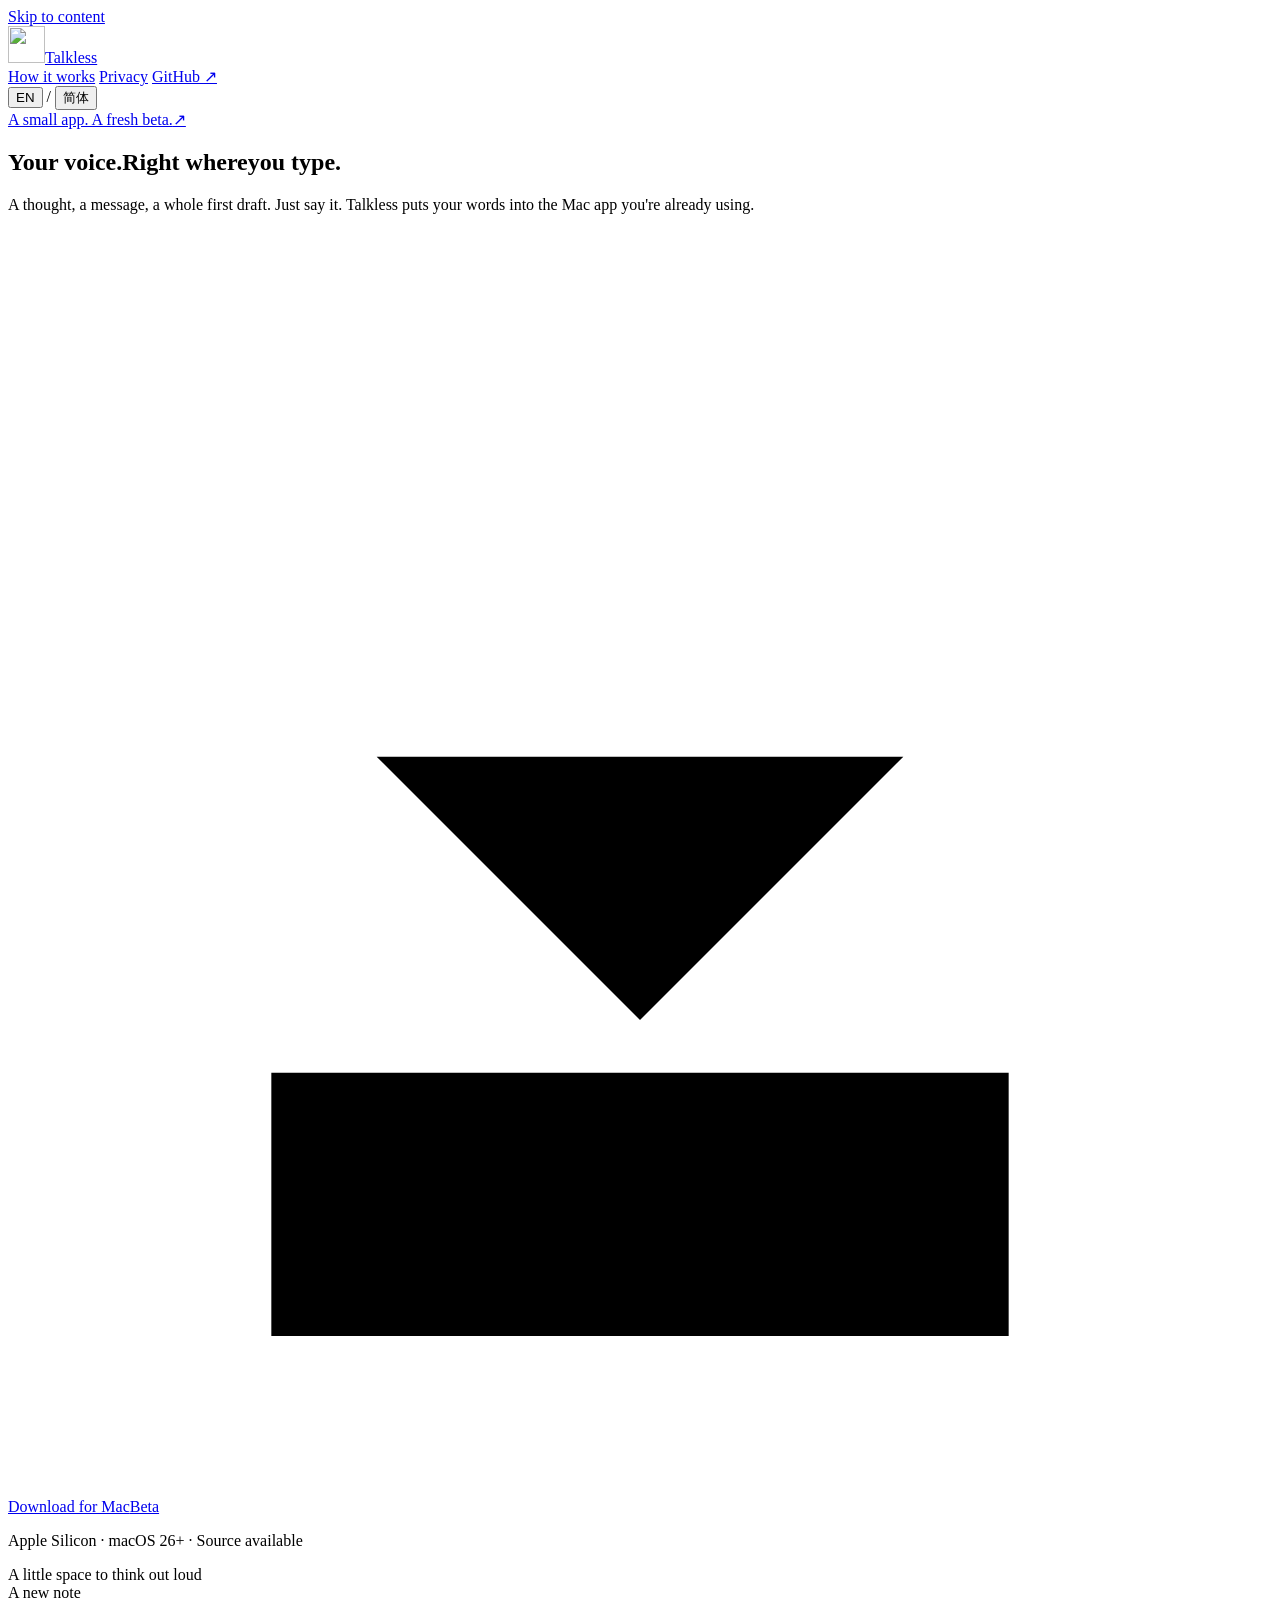
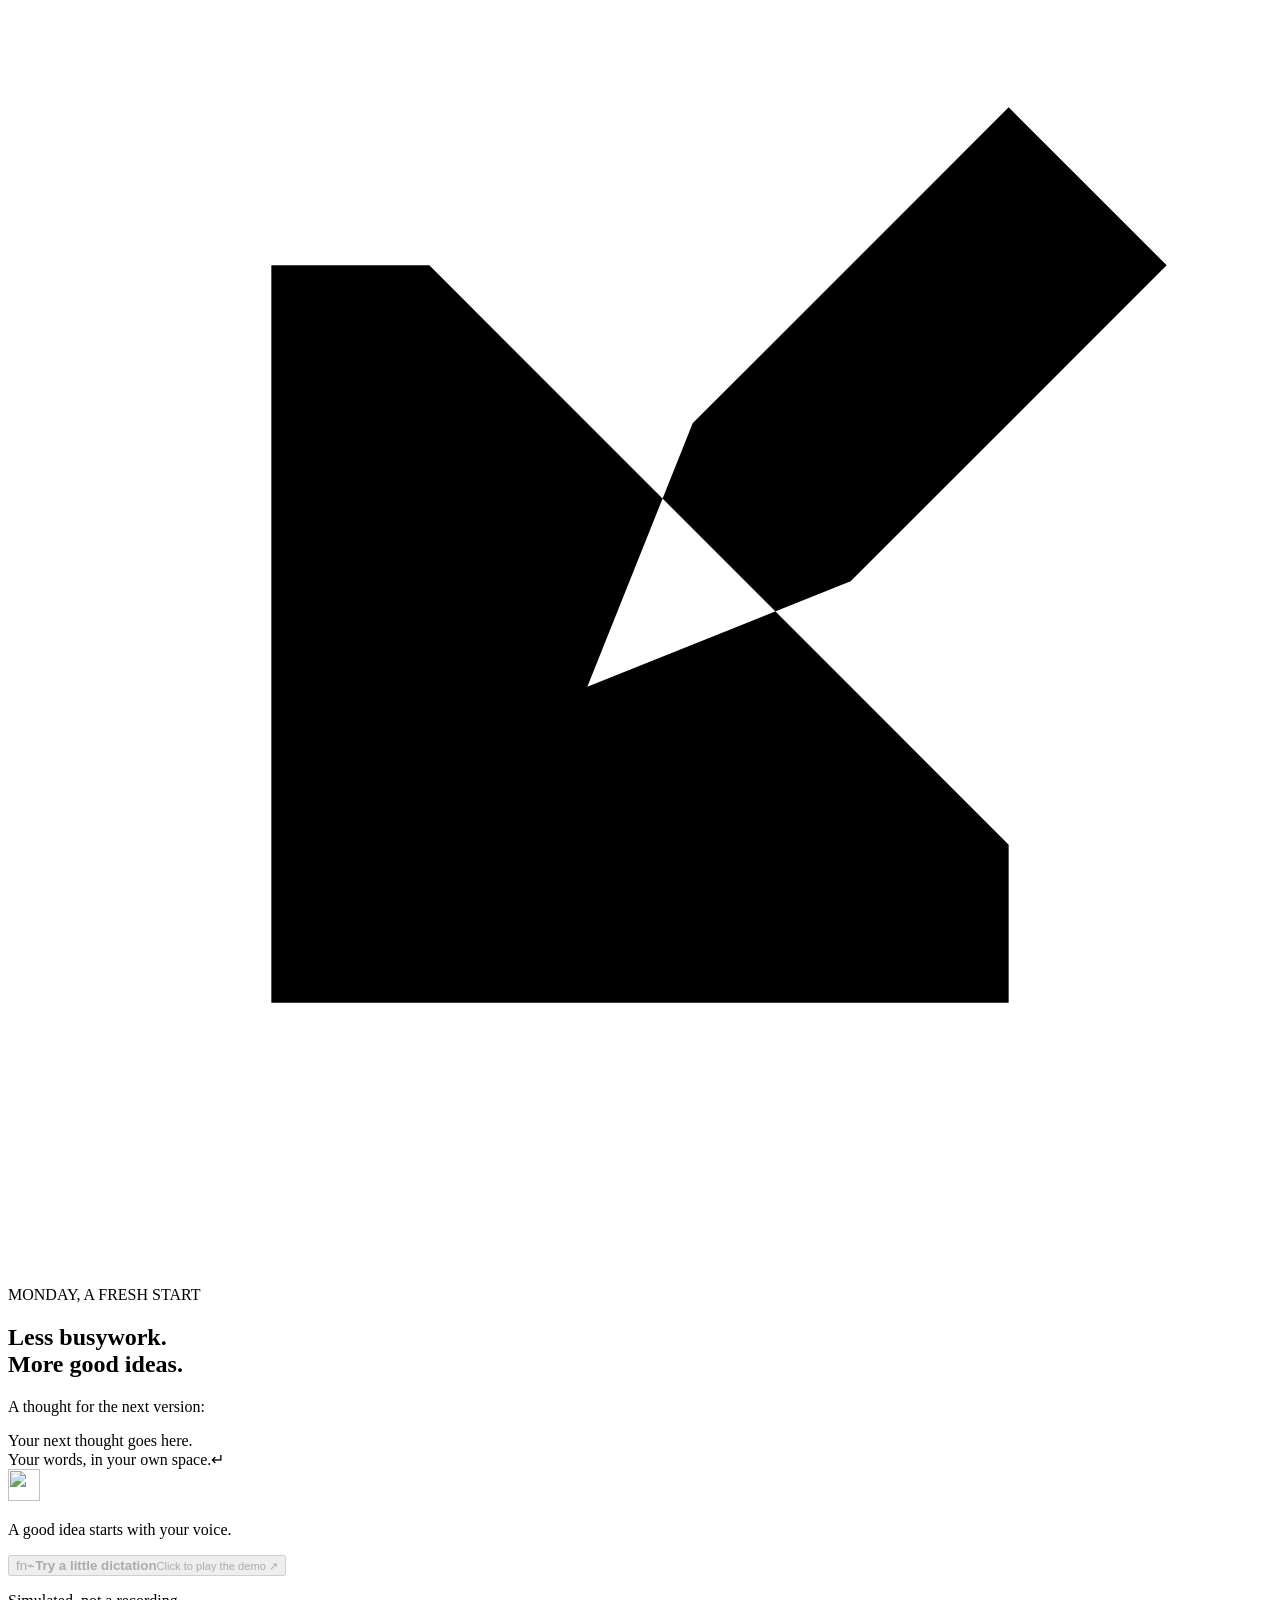
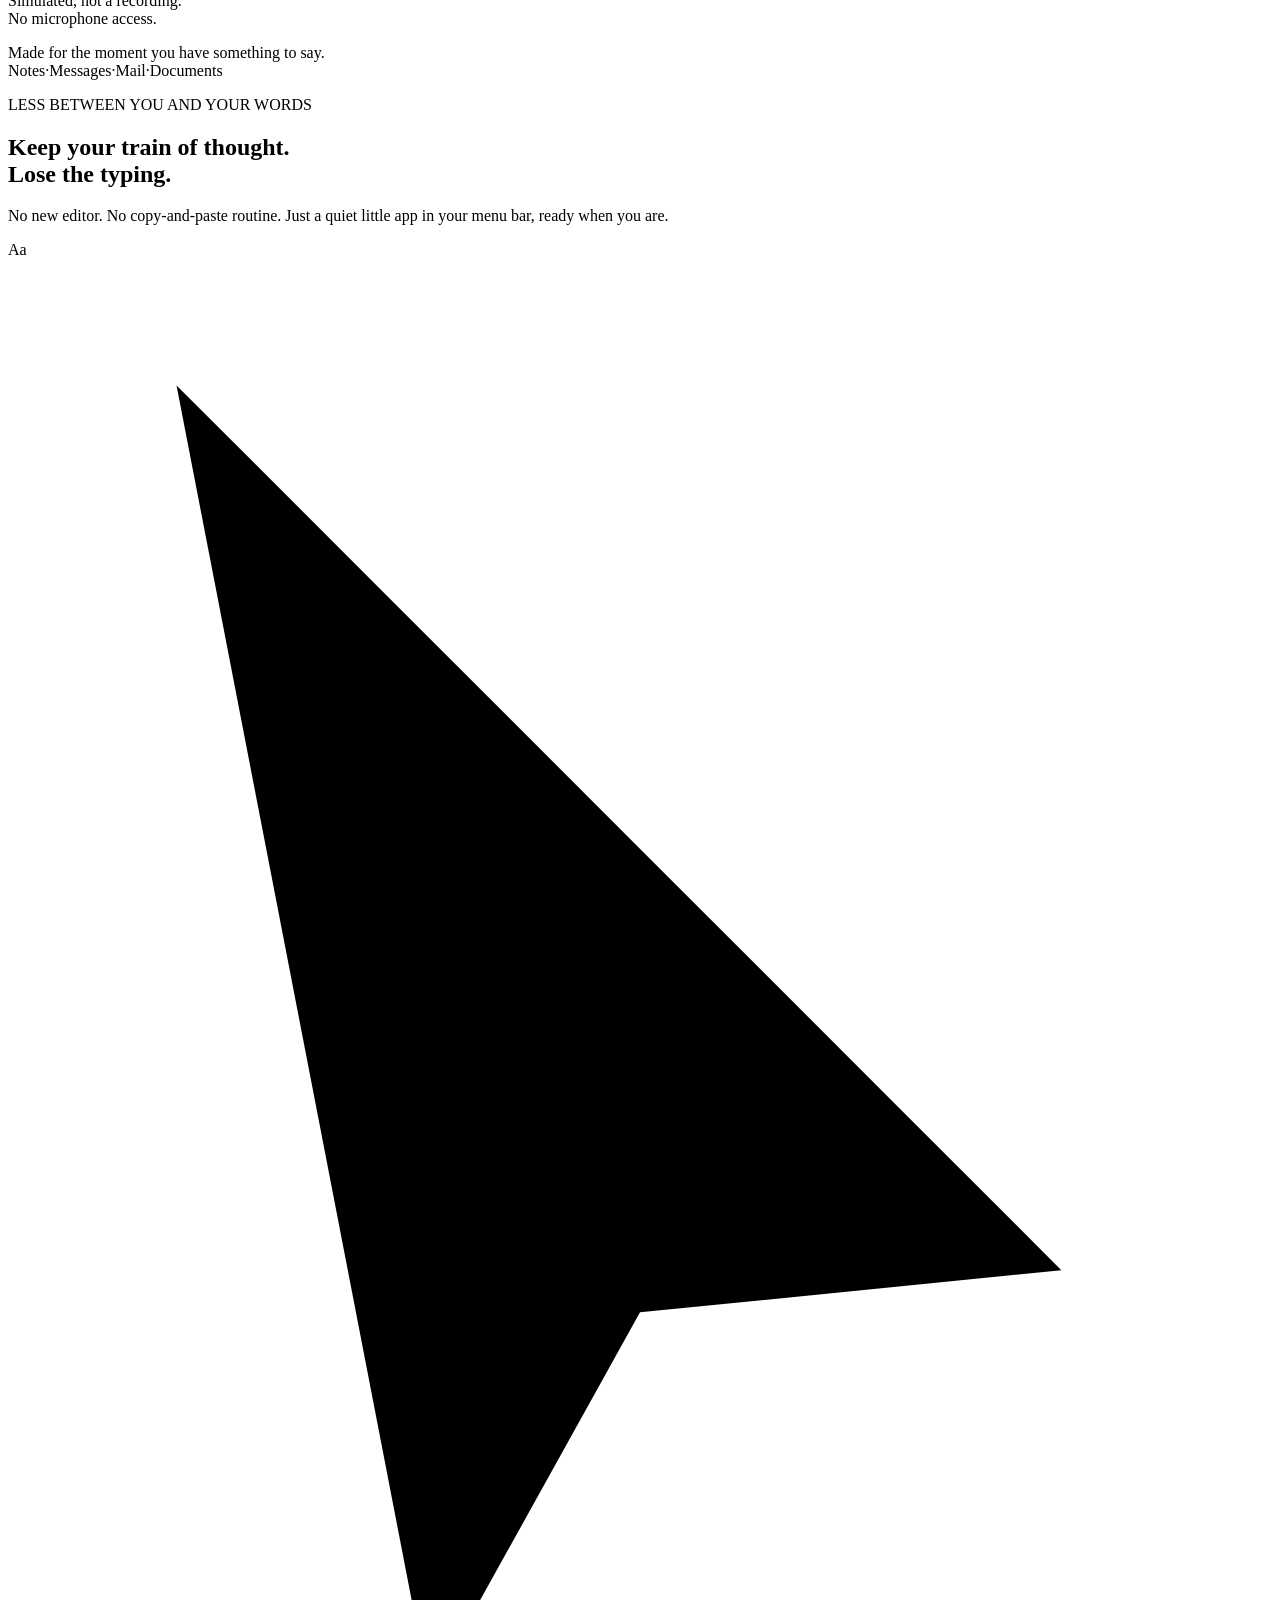
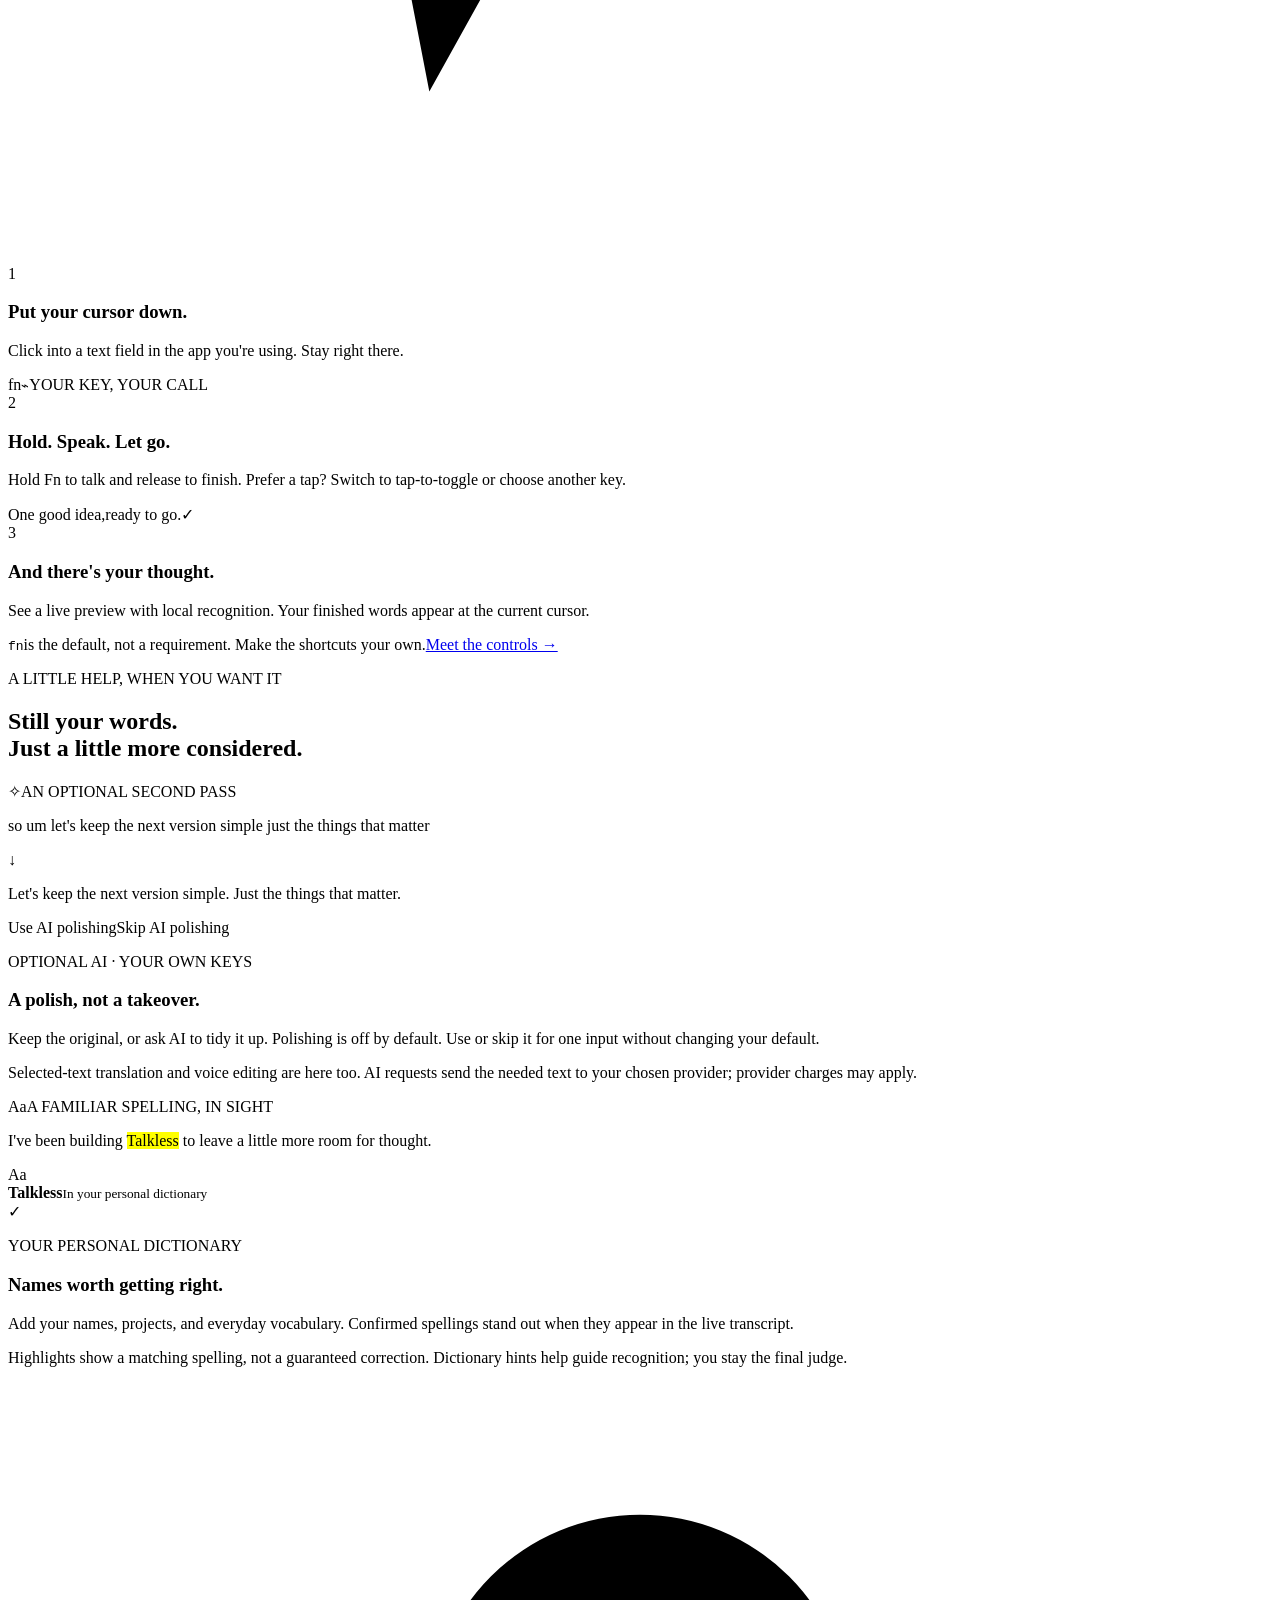
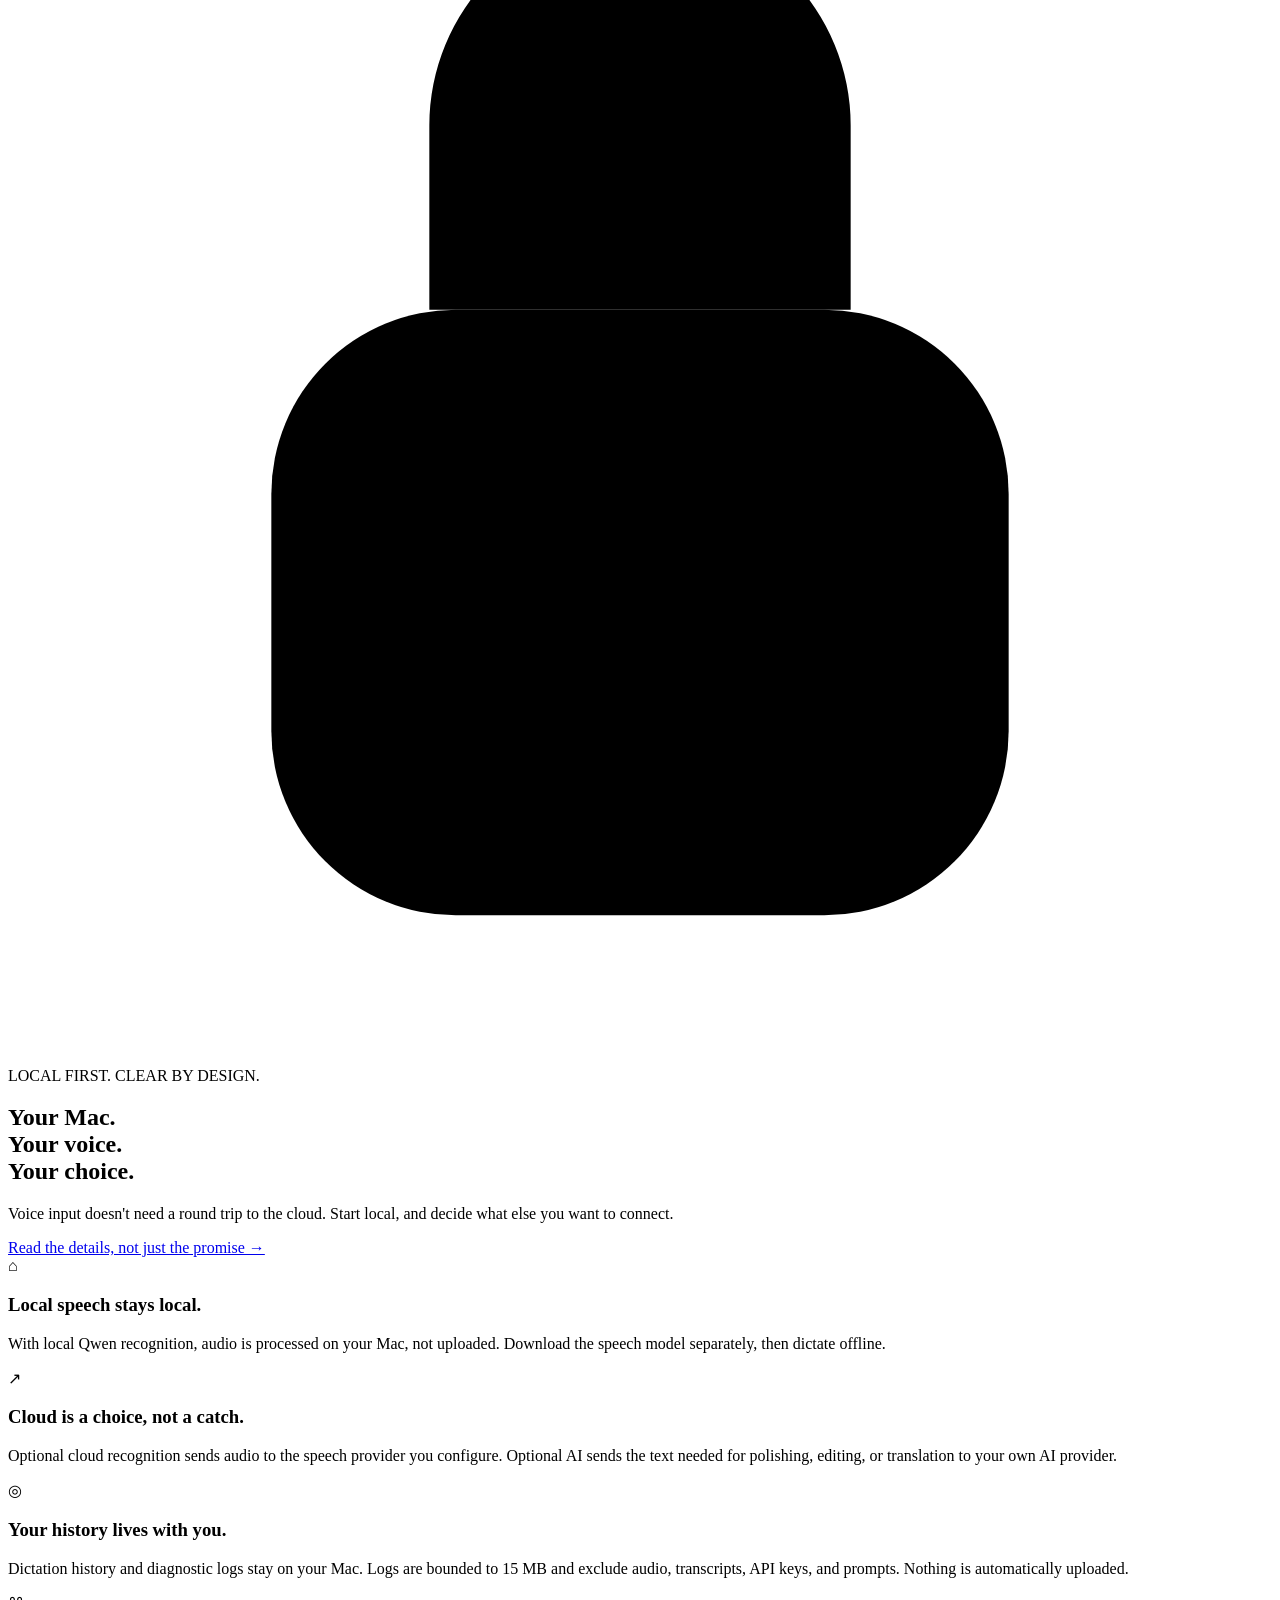
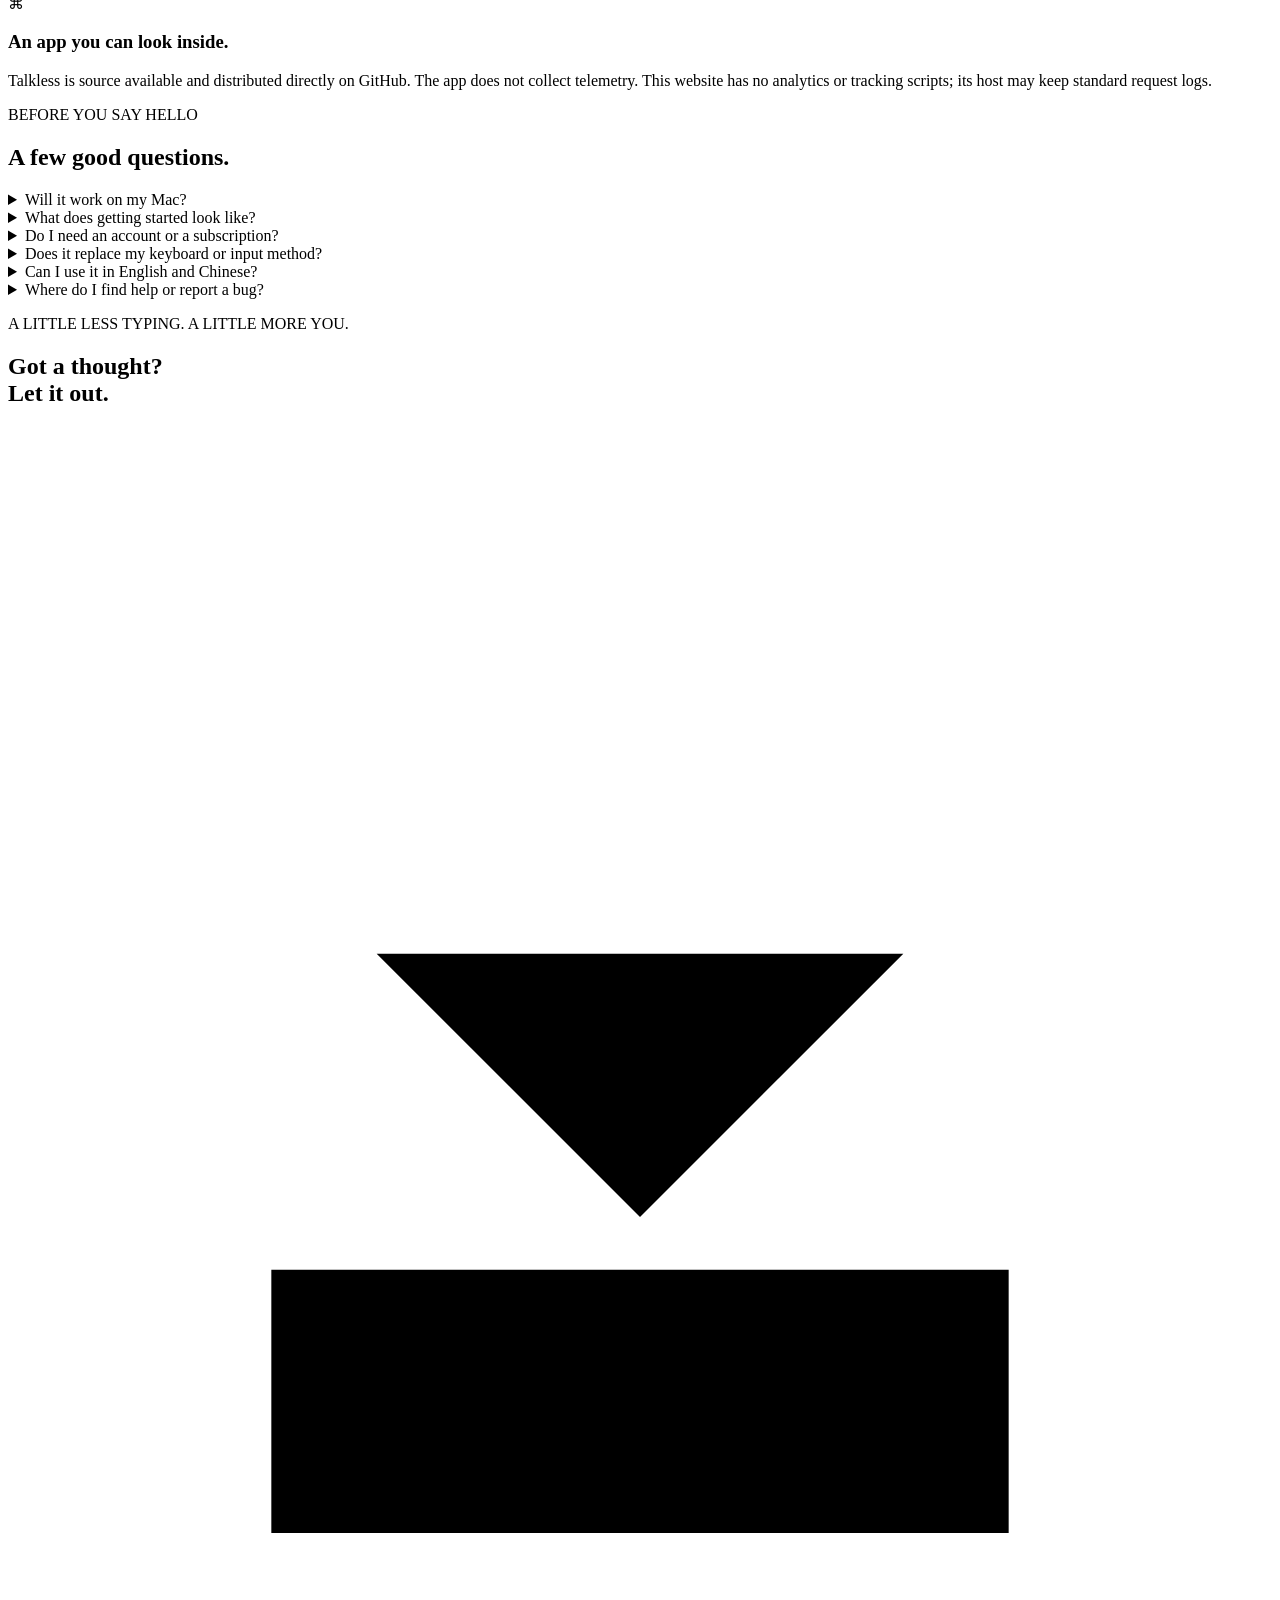
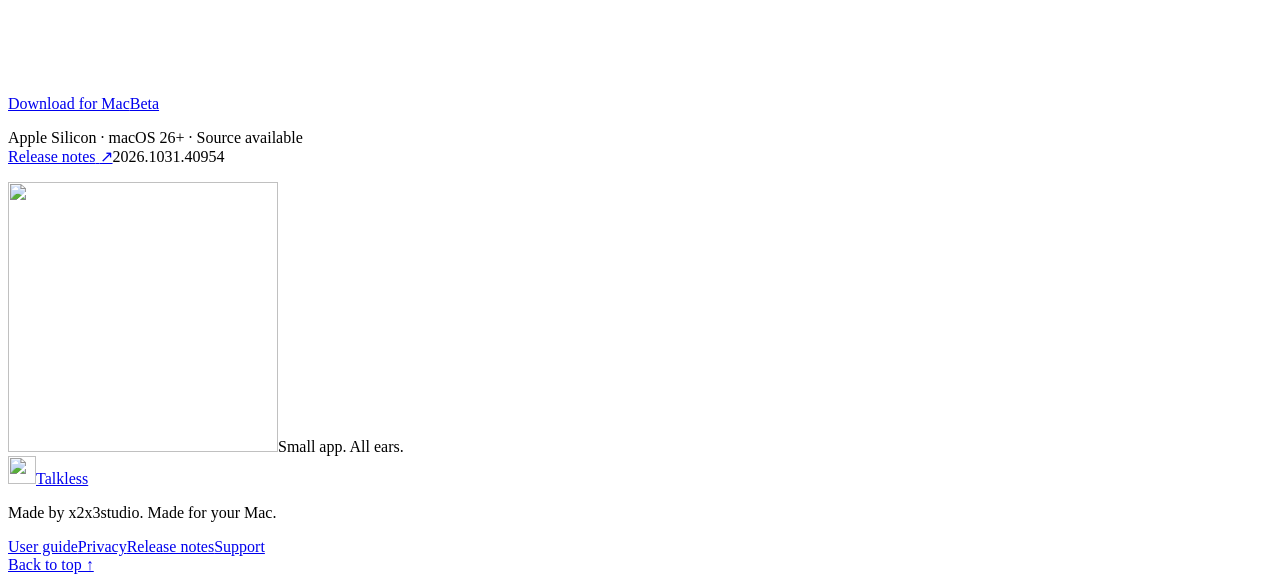
==== website/public/index.html @ c3dd783e "Serve website downloads from the newest published release [skip ci] A small Worker resolves /downloa" ====
<!doctype html>
<html lang="en">
<head>
  <meta charset="utf-8">
  <meta name="viewport" content="width=device-width, initial-scale=1">
  <meta name="theme-color" content="#eef4f8">
  <meta name="description" content="Speak, and your words appear where you type. Talkless is a quiet, local-first voice input app for Apple Silicon Macs. Download the beta and explore the code on GitHub.">
  <meta property="og:title" content="Talkless — Your voice. Right where you type.">
  <meta property="og:description" content="A little less typing. A little more you. Local-first voice input for macOS, with optional AI using your own keys.">
  <meta property="og:type" content="website">
  <meta property="og:url" content="https://typeless.x2x3.com/">
  <meta name="color-scheme" content="light">
  <link rel="canonical" href="https://typeless.x2x3.com/">
  <link rel="icon" href="/assets/pip.svg" type="image/svg+xml">
  <link rel="stylesheet" href="/styles.css">
  <script src="/app.js" type="module"></script>
  <title>Talkless — Your voice. Right where you type.</title>
</head>
<body>
  <a class="skip-link" href="#main" data-i18n="skip">Skip to content</a>
  <header class="site-header wrap">
    <a class="brand" href="/" data-site-link aria-label="Talkless home"><img src="/assets/pip.svg" alt="" width="37" height="37"><span>Talkless</span></a>
    <nav class="main-nav" aria-label="Main navigation" data-i18n-aria="nav.label">
      <a href="/guide" data-site-link data-i18n="footer.guide">How it works</a>
      <a href="/privacy" data-site-link data-i18n="nav.privacy">Privacy</a>
      <a href="https://github.com/x2x3studio/talkless" class="source-link">GitHub <span aria-hidden="true">↗</span></a>
    </nav>
    <div class="language-switch" role="group" aria-label="Website language" data-i18n-aria="language.label">
      <button type="button" data-locale="en" aria-pressed="true" lang="en">EN</button>
      <span aria-hidden="true">/</span>
      <button type="button" data-locale="zh-Hans" aria-pressed="false" lang="zh-Hans" aria-label="Simplified Chinese">&#x7B80;&#x4F53;</button>
    </div>
  </header>

  <main id="main">
    <section class="hero wrap" aria-labelledby="hero-title">
      <div class="hero-copy">
        <a class="release-badge" href="/updates" data-site-link data-release-notes><span class="status-dot" aria-hidden="true"></span><span data-i18n="hero.badge">A small app. A fresh beta.</span><span aria-hidden="true">↗</span></a>
        <h1 id="hero-title"><span data-i18n="hero.line1">Your voice.</span><span data-i18n="hero.line2">Right where</span><span class="accent-line" data-i18n="hero.line3">you type.</span></h1>
        <p class="hero-description" data-i18n="hero.description">A thought, a message, a whole first draft. Just say it. Talkless puts your words into the Mac app you're already using.</p>
        <a class="button button-primary download-link" href="/download"><svg viewBox="0 0 24 24" aria-hidden="true"><path d="M12 3v12m-5-5 5 5 5-5M5 16v5h14v-5"/></svg><span data-i18n="download.label">Download for Mac</span><span class="button-tag">Beta</span></a>
        <p class="download-requirements" data-i18n="download.requirements">Apple Silicon · macOS 26+ · Source available</p>
      </div>

      <div class="demo" aria-label="Simulated Talkless dictation demo" data-i18n-aria="demo.label">
        <div class="desk-label"><span class="tiny-rule" aria-hidden="true"></span><span data-i18n="demo.desk">A little space to think out loud</span></div>
        <div class="note-window">
          <div class="window-toolbar"><div class="window-dots" aria-hidden="true"><i></i><i></i><i></i></div><span data-i18n="demo.app">A new note</span><svg viewBox="0 0 24 24" aria-hidden="true"><path d="M8 5H5v14h14v-3M11 13l2-5 6-6 3 3-6 6-5 2Z"/></svg></div>
          <div class="note-content">
            <p class="note-date" data-i18n="demo.date">MONDAY, A FRESH START</p>
            <h2 data-i18n="demo.title">Less busywork.<br>More good ideas.</h2>
            <p class="note-intro" data-i18n="demo.intro">A thought for the next version:</p>
            <div id="demo-output" class="note-output" role="textbox" aria-multiline="true" aria-label="Editable demo note" data-i18n-aria="demo.editable" contenteditable="plaintext-only" spellcheck="false"><span class="note-placeholder" data-i18n="demo.placeholder">Your next thought goes here.</span></div>
          </div>
          <div class="note-footer"><span data-i18n="demo.noteFooter">Your words, in your own space.</span><span aria-hidden="true">↵</span></div>
        </div>
        <div class="dictation-pill" id="dictation-pill" data-state="idle" aria-hidden="true">
          <img src="/assets/pip.svg" width="32" height="32" alt="">
          <p id="demo-transcript" data-i18n="demo.idle">A good idea starts with your voice.</p>
          <span class="pill-state" aria-hidden="true"></span>
        </div>
        <div class="demo-bottom">
          <button id="play-demo" class="demo-trigger" type="button" disabled><span class="keycap" aria-hidden="true">fn<span>⌁</span></span><span><strong data-i18n="demo.play">Try a little dictation</strong><small data-i18n="demo.playHint">Click to play the demo <span aria-hidden="true">↗</span></small></span></button>
          <p class="demo-disclaimer" data-i18n="demo.disclaimer">Simulated, not a recording.<br>No microphone access.</p>
        </div>
        <p id="demo-announcement" class="sr-only" role="status" aria-live="polite"></p>
      </div>
    </section>

    <div class="quiet-strip wrap"><span data-i18n="strip.intro">Made for the moment you have something to say.</span><div><span data-i18n="strip.notes">Notes</span><span aria-hidden="true">·</span><span data-i18n="strip.messages">Messages</span><span aria-hidden="true">·</span><span data-i18n="strip.mail">Mail</span><span aria-hidden="true">·</span><span data-i18n="strip.documents">Documents</span></div></div>

    <section class="how-section wrap section-space" id="how-it-works" aria-labelledby="how-title">
      <div class="section-heading"><p class="eyebrow" data-i18n="how.eyebrow">LESS BETWEEN YOU AND YOUR WORDS</p><h2 id="how-title" data-i18n="how.title">Keep your train of thought.<br>Lose the typing.</h2><p data-i18n="how.description">No new editor. No copy-and-paste routine. Just a quiet little app in your menu bar, ready when you are.</p></div>
      <div class="steps">
        <article class="step"><div class="step-art cursor-art" aria-hidden="true"><span class="text-field">Aa<span class="static-caret"></span></span><svg viewBox="0 0 30 38"><path d="m4 3 21 21-10 1-5 9Z"/></svg></div><span class="step-number">1</span><h3 data-i18n="how.step1.title">Put your cursor down.</h3><p data-i18n="how.step1.body">Click into a text field in the app you're using. Stay right there.</p></article>
        <article class="step"><div class="step-art" aria-hidden="true"><span class="large-key">fn<small>⌁</small></span><span class="key-caption" data-i18n="how.defaultKey">YOUR KEY, YOUR CALL</span></div><span class="step-number">2</span><h3 data-i18n="how.step2.title">Hold. Speak. Let go.</h3><p data-i18n="how.step2.body">Hold Fn to talk and release to finish. Prefer a tap? Switch to tap-to-toggle or choose another key.</p></article>
        <article class="step"><div class="step-art words-art" aria-hidden="true"><span data-i18n="how.sample1">One good idea,</span><span data-i18n="how.sample2">ready to go.</span><span class="words-check">✓</span></div><span class="step-number">3</span><h3 data-i18n="how.step3.title">And there's your thought.</h3><p data-i18n="how.step3.body">See a live preview with local recognition. Your finished words appear at the current cursor.</p></article>
      </div>
      <p class="shortcut-note"><kbd>fn</kbd><span data-i18n="how.shortcutNote">is the default, not a requirement. Make the shortcuts your own.</span><a href="/guide#shortcuts" data-site-link data-i18n="how.guide">Meet the controls →</a></p>
    </section>

    <section class="extras-section wrap section-space" aria-labelledby="extras-title">
      <div class="section-heading compact"><p class="eyebrow" data-i18n="extras.eyebrow">A LITTLE HELP, WHEN YOU WANT IT</p><h2 id="extras-title" data-i18n="extras.title">Still your words.<br>Just a little more considered.</h2></div>
      <div class="feature-grid">
        <article class="feature-card ai-card">
          <div class="feature-visual polish-visual"><div class="visual-label"><span class="mini-spark" aria-hidden="true">✧</span><span data-i18n="ai.exampleLabel">AN OPTIONAL SECOND PASS</span></div><p class="rough-text" data-i18n="ai.before">so um let's keep the next version simple just the things that matter</p><span class="edit-arrow" aria-hidden="true">↓</span><p class="clean-text" data-i18n="ai.after">Let's keep the next version simple. Just the things that matter.</p><div class="choice-tags"><span data-i18n="ai.use">Use AI polishing</span><span data-i18n="ai.skip">Skip AI polishing</span></div></div>
          <div class="feature-copy"><p class="eyebrow" data-i18n="ai.tag">OPTIONAL AI · YOUR OWN KEYS</p><h3 data-i18n="ai.title">A polish, not a takeover.</h3><p data-i18n="ai.body">Keep the original, or ask AI to tidy it up. Polishing is off by default. Use or skip it for one input without changing your default.</p><p class="feature-footnote" data-i18n="ai.note">Selected-text translation and voice editing are here too. AI requests send the needed text to your chosen provider; provider charges may apply.</p></div>
        </article>
        <article class="feature-card dictionary-card">
          <div class="feature-visual dictionary-visual"><div class="visual-label"><span class="dictionary-symbol" aria-hidden="true">Aa</span><span data-i18n="dictionary.exampleLabel">A FAMILIAR SPELLING, IN SIGHT</span></div><p class="dictionary-sentence"><span data-i18n="dictionary.before">I've been building </span><mark>Talkless</mark><span data-i18n="dictionary.after"> to leave a little more room for thought.</span></p><div class="dictionary-entry"><span class="entry-icon" aria-hidden="true">Aa</span><div><strong>Talkless</strong><small data-i18n="dictionary.saved">In your personal dictionary</small></div><span class="entry-check" aria-hidden="true">✓</span></div></div>
          <div class="feature-copy"><p class="eyebrow" data-i18n="dictionary.tag">YOUR PERSONAL DICTIONARY</p><h3 data-i18n="dictionary.title">Names worth getting right.</h3><p data-i18n="dictionary.body">Add your names, projects, and everyday vocabulary. Confirmed spellings stand out when they appear in the live transcript.</p><p class="feature-footnote" data-i18n="dictionary.note">Highlights show a matching spelling, not a guaranteed correction. Dictionary hints help guide recognition; you stay the final judge.</p></div>
        </article>
      </div>
    </section>

    <section class="privacy-section section-space" id="privacy" aria-labelledby="privacy-title"><div class="wrap privacy-grid">
      <div class="privacy-intro"><div class="privacy-emblem" aria-hidden="true"><svg viewBox="0 0 48 48"><rect x="10" y="20" width="28" height="23" rx="7"/><path d="M16 20v-7a8 8 0 0 1 16 0v7M24 29v5"/></svg></div><p class="eyebrow" data-i18n="privacy.eyebrow">LOCAL FIRST. CLEAR BY DESIGN.</p><h2 id="privacy-title" data-i18n="privacy.title">Your Mac.<br>Your voice.<br>Your choice.</h2><p data-i18n="privacy.intro">Voice input doesn't need a round trip to the cloud. Start local, and decide what else you want to connect.</p><a class="text-link" href="/privacy" data-site-link data-i18n="privacy.link">Read the details, not just the promise →</a></div>
      <div class="privacy-facts">
        <article><span class="fact-icon" aria-hidden="true">⌂</span><div><h3 data-i18n="privacy.local.title">Local speech stays local.</h3><p data-i18n="privacy.local.body">With local Qwen recognition, audio is processed on your Mac, not uploaded. Download the speech model separately, then dictate offline.</p></div></article>
        <article><span class="fact-icon" aria-hidden="true">↗</span><div><h3 data-i18n="privacy.cloud.title">Cloud is a choice, not a catch.</h3><p data-i18n="privacy.cloud.body">Optional cloud recognition sends audio to the speech provider you configure. Optional AI sends the text needed for polishing, editing, or translation to your own AI provider.</p></div></article>
        <article><span class="fact-icon" aria-hidden="true">◎</span><div><h3 data-i18n="privacy.history.title">Your history lives with you.</h3><p data-i18n="privacy.history.body">Dictation history and diagnostic logs stay on your Mac. Logs are bounded to 15 MB and exclude audio, transcripts, API keys, and prompts. Nothing is automatically uploaded.</p></div></article>
        <article><span class="fact-icon" aria-hidden="true">⌘</span><div><h3 data-i18n="privacy.open.title">An app you can look inside.</h3><p data-i18n="privacy.open.body">Talkless is source available and distributed directly on GitHub. The app does not collect telemetry. This website has no analytics or tracking scripts; its host may keep standard request logs.</p></div></article>
      </div>
    </div></section>

    <section class="faq-section wrap section-space" id="questions" aria-labelledby="faq-title"><div class="section-heading"><p class="eyebrow" data-i18n="faq.eyebrow">BEFORE YOU SAY HELLO</p><h2 id="faq-title" data-i18n="faq.title">A few good questions.</h2></div><div class="faq-list">
      <details><summary data-i18n="faq.mac.q">Will it work on my Mac?</summary><p data-i18n="faq.mac.a">Talkless requires an Apple Silicon Mac running macOS 26 or later. Intel Macs and older macOS versions aren't supported. The current release is a beta, so expect a few rough edges.</p></details>
      <details><summary data-i18n="faq.setup.q">What does getting started look like?</summary><p data-i18n="faq.setup.a">Download the DMG, drag Talkless into Applications, and open it. The setup guide walks you through Microphone and Accessibility permissions. Then download the local speech model in Settings → Speech recognition. AI setup is entirely optional.</p></details>
      <details><summary data-i18n="faq.offline.q">Do I need an account or a subscription?</summary><p data-i18n="faq.offline.a">No Talkless account is required. Local recognition runs on your Mac after the model download, with no hosted Talkless service. If you choose cloud speech or AI features, bring your own provider credentials and check that provider's pricing and privacy policy.</p></details>
      <details><summary data-i18n="faq.apps.q">Does it replace my keyboard or input method?</summary><p data-i18n="faq.apps.a">Neither. Talkless lives in the menu bar and inserts text into the field you're using. Keep that field focused until the result arrives. Some apps restrict text insertion or access to selected text; the user guide explains the controls and limitations.</p></details>
      <details><summary data-i18n="faq.language.q">Can I use it in English and Chinese?</summary><p data-i18n="faq.language.a">The app interface supports English and Simplified Chinese. Recognition language support depends on your selected speech engine and model. Optional AI translation and output language settings are separate from the interface language.</p></details>
      <details><summary data-i18n="faq.help.q">Where do I find help or report a bug?</summary><p><span data-i18n="faq.help.a">Start with the user guide for setup and shortcuts. Our support page covers common problems and what to include when reporting a bug.</span> <a href="/guide" data-site-link data-i18n="faq.help.guide">User guide →</a> <a href="/support" data-site-link data-i18n="faq.help.issues">Get help →</a></p></details>
    </div></section>

    <section class="download-section wrap" id="download" aria-labelledby="download-title"><div class="download-panel"><div><p class="eyebrow" data-i18n="closing.eyebrow">A LITTLE LESS TYPING. A LITTLE MORE YOU.</p><h2 id="download-title" data-i18n="closing.title">Got a thought?<br>Let it out.</h2><a class="button button-white download-link" href="/download"><svg viewBox="0 0 24 24" aria-hidden="true"><path d="M12 3v12m-5-5 5 5 5-5M5 16v5h14v-5"/></svg><span data-i18n="download.label">Download for Mac</span><span class="button-tag">Beta</span></a><p class="closing-meta"><span data-i18n="download.requirements">Apple Silicon · macOS 26+ · Source available</span><br><a href="/updates" data-site-link data-release-notes><span data-i18n="closing.release">Release notes</span> <span aria-hidden="true">↗</span></a><span class="release-version" id="release-version" data-release-version>2026.1031.40954</span></p></div><div class="closing-pip" aria-hidden="true"><img src="/assets/pip.svg" alt="" width="270" height="270"><span class="pip-caption" data-i18n="closing.pip">Small app. All ears.</span></div></div></section>
  </main>

  <footer class="site-footer wrap"><div><a class="brand" href="#"><img src="/assets/pip.svg" alt="" width="28" height="28"><span>Talkless</span></a><p data-i18n="footer.note">Made by x2x3studio. Made for your Mac.</p></div><nav aria-label="Footer navigation" data-i18n-aria="footer.nav"><a href="/guide" data-site-link data-i18n="footer.guide">User guide</a><a href="/privacy" data-site-link data-i18n="nav.privacy">Privacy</a><a href="/updates" data-site-link data-i18n="closing.release">Release notes</a><a href="/support" data-site-link data-i18n="nav.support">Support</a></nav><a class="back-top" href="#" data-i18n="footer.top">Back to top ↑</a></footer>
</body>
</html>
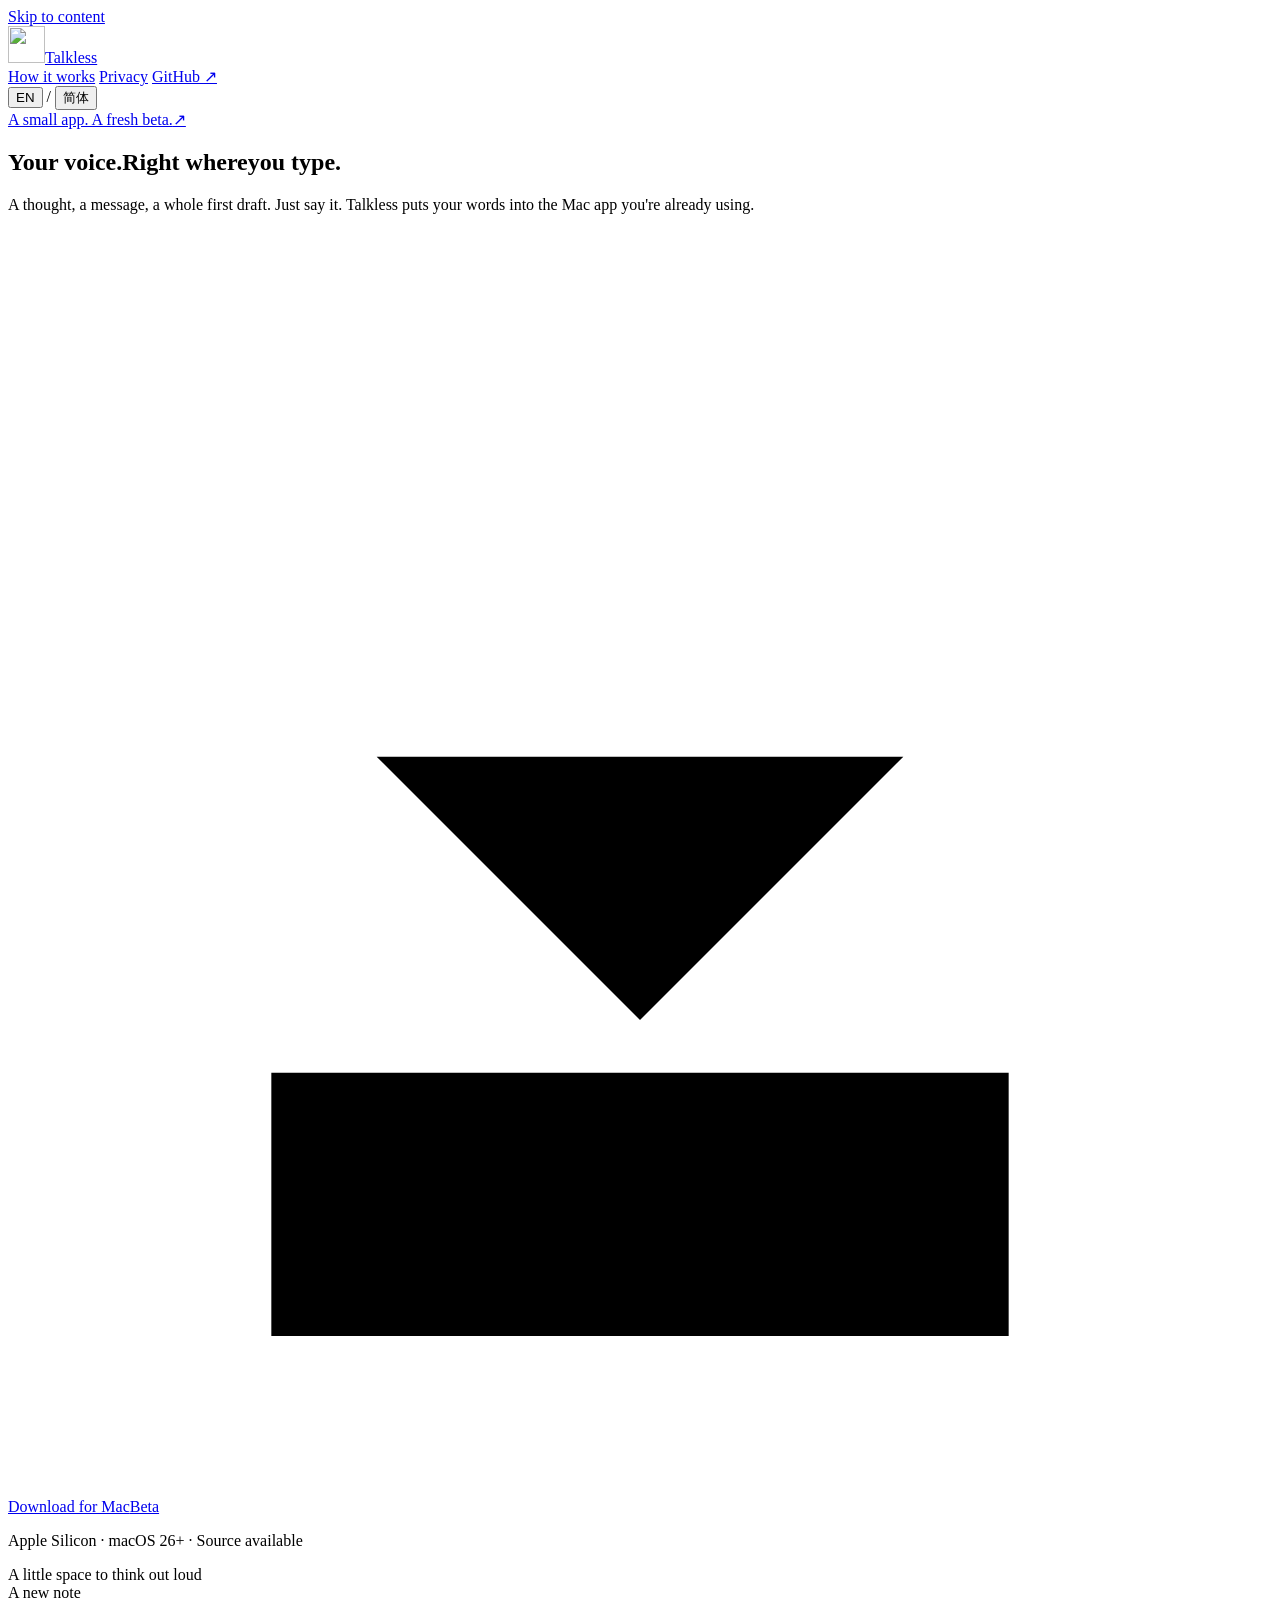
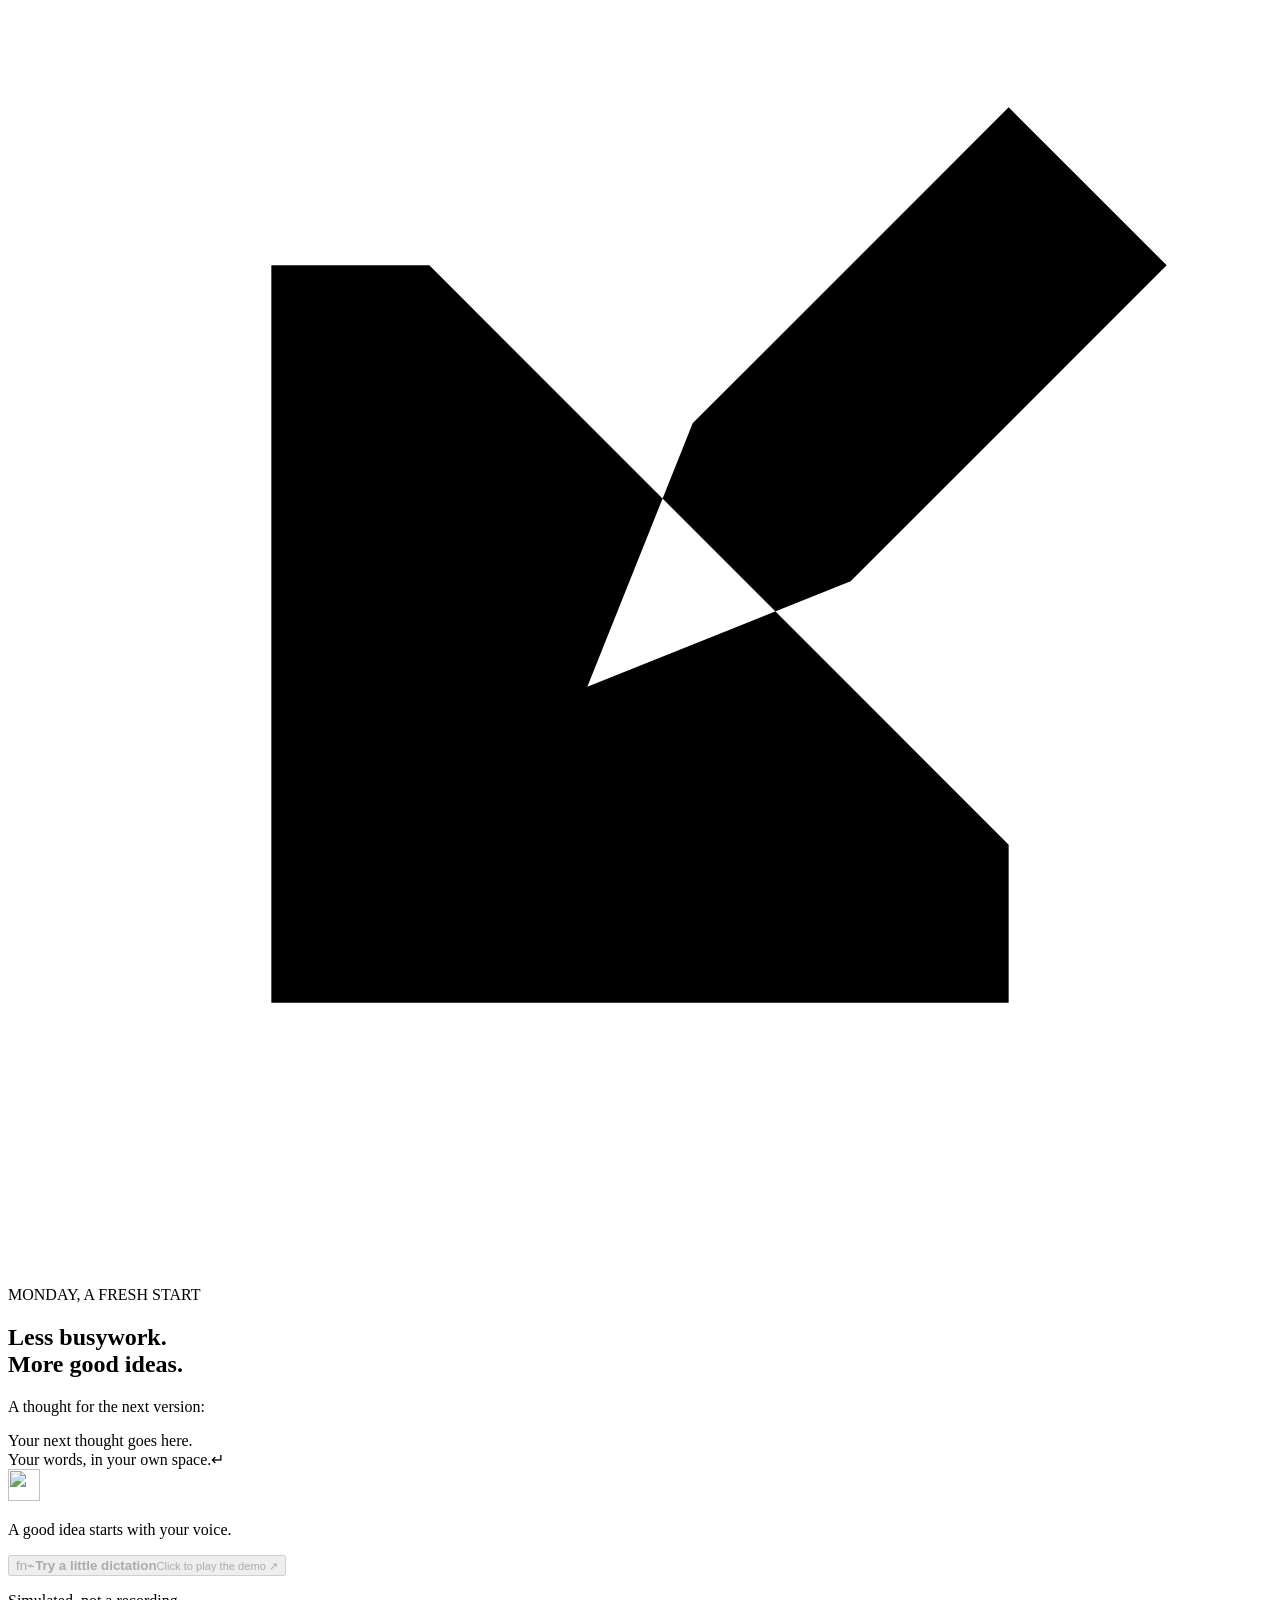
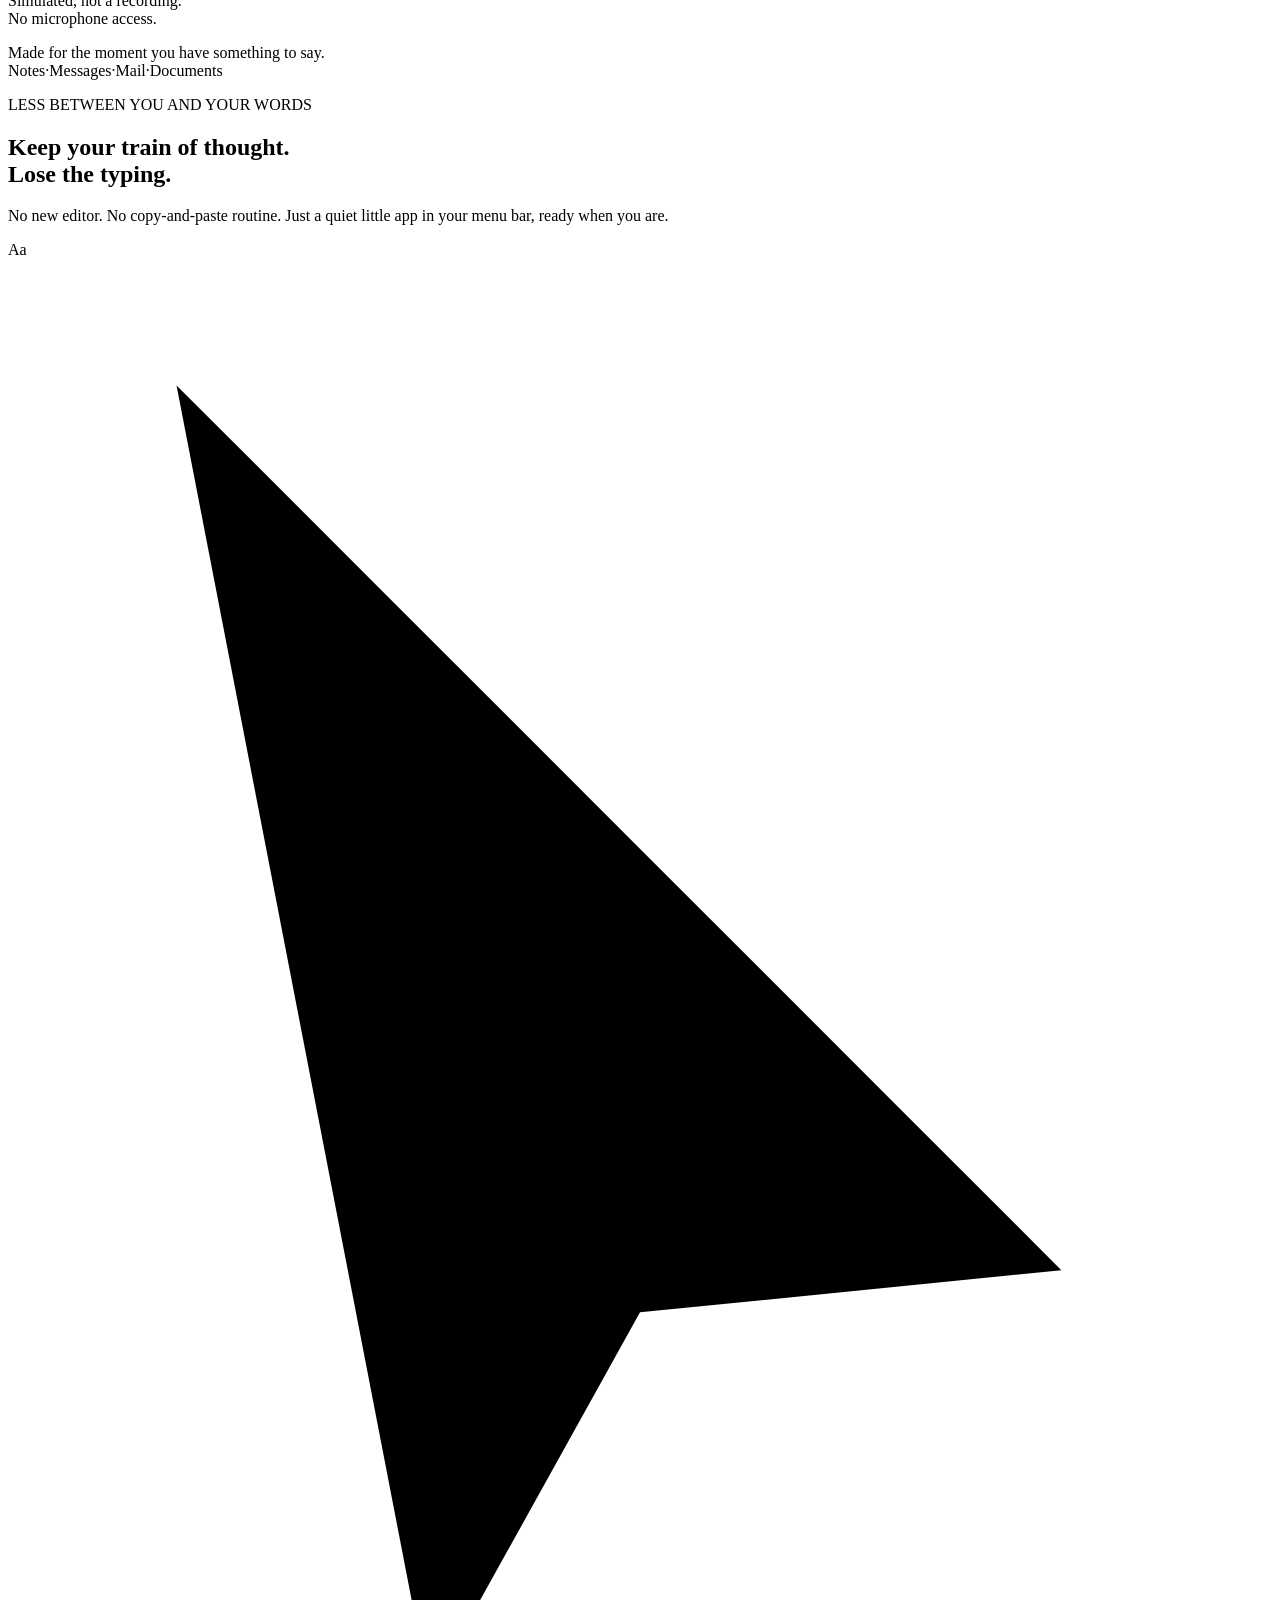
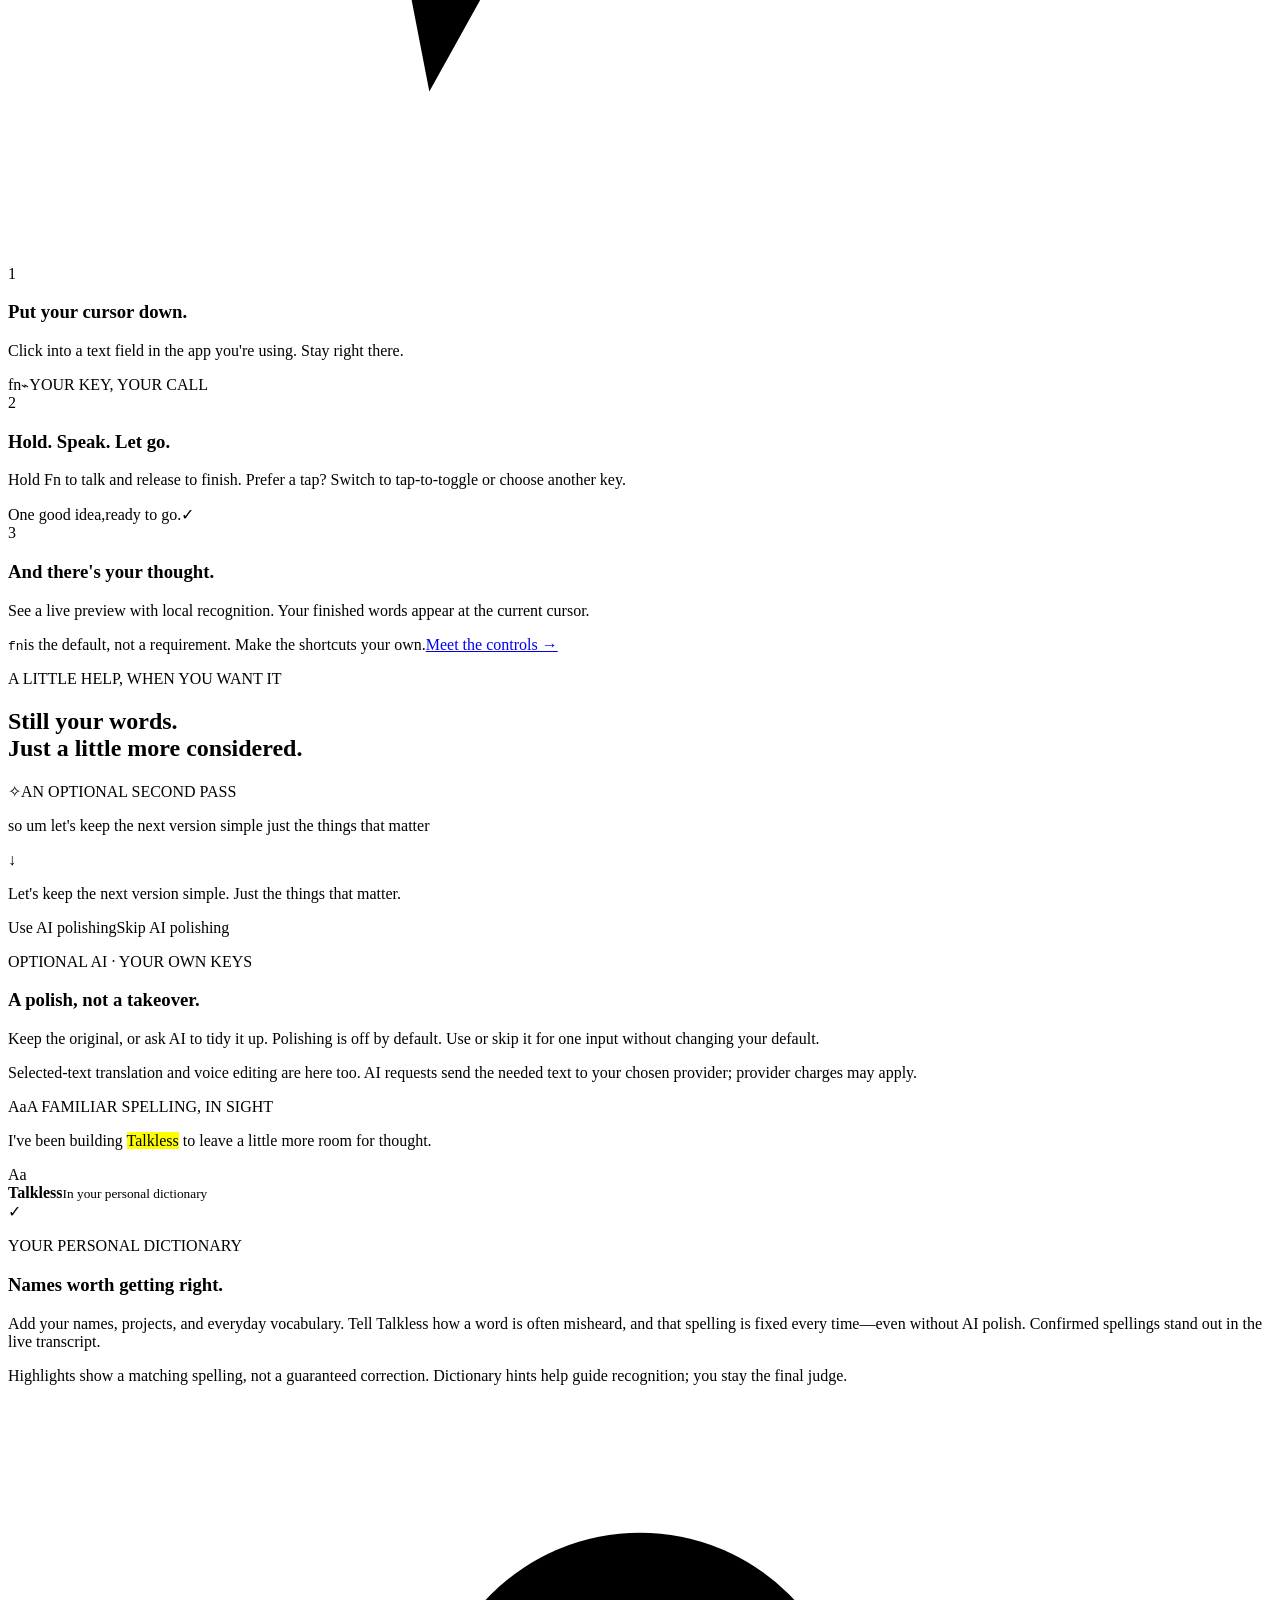
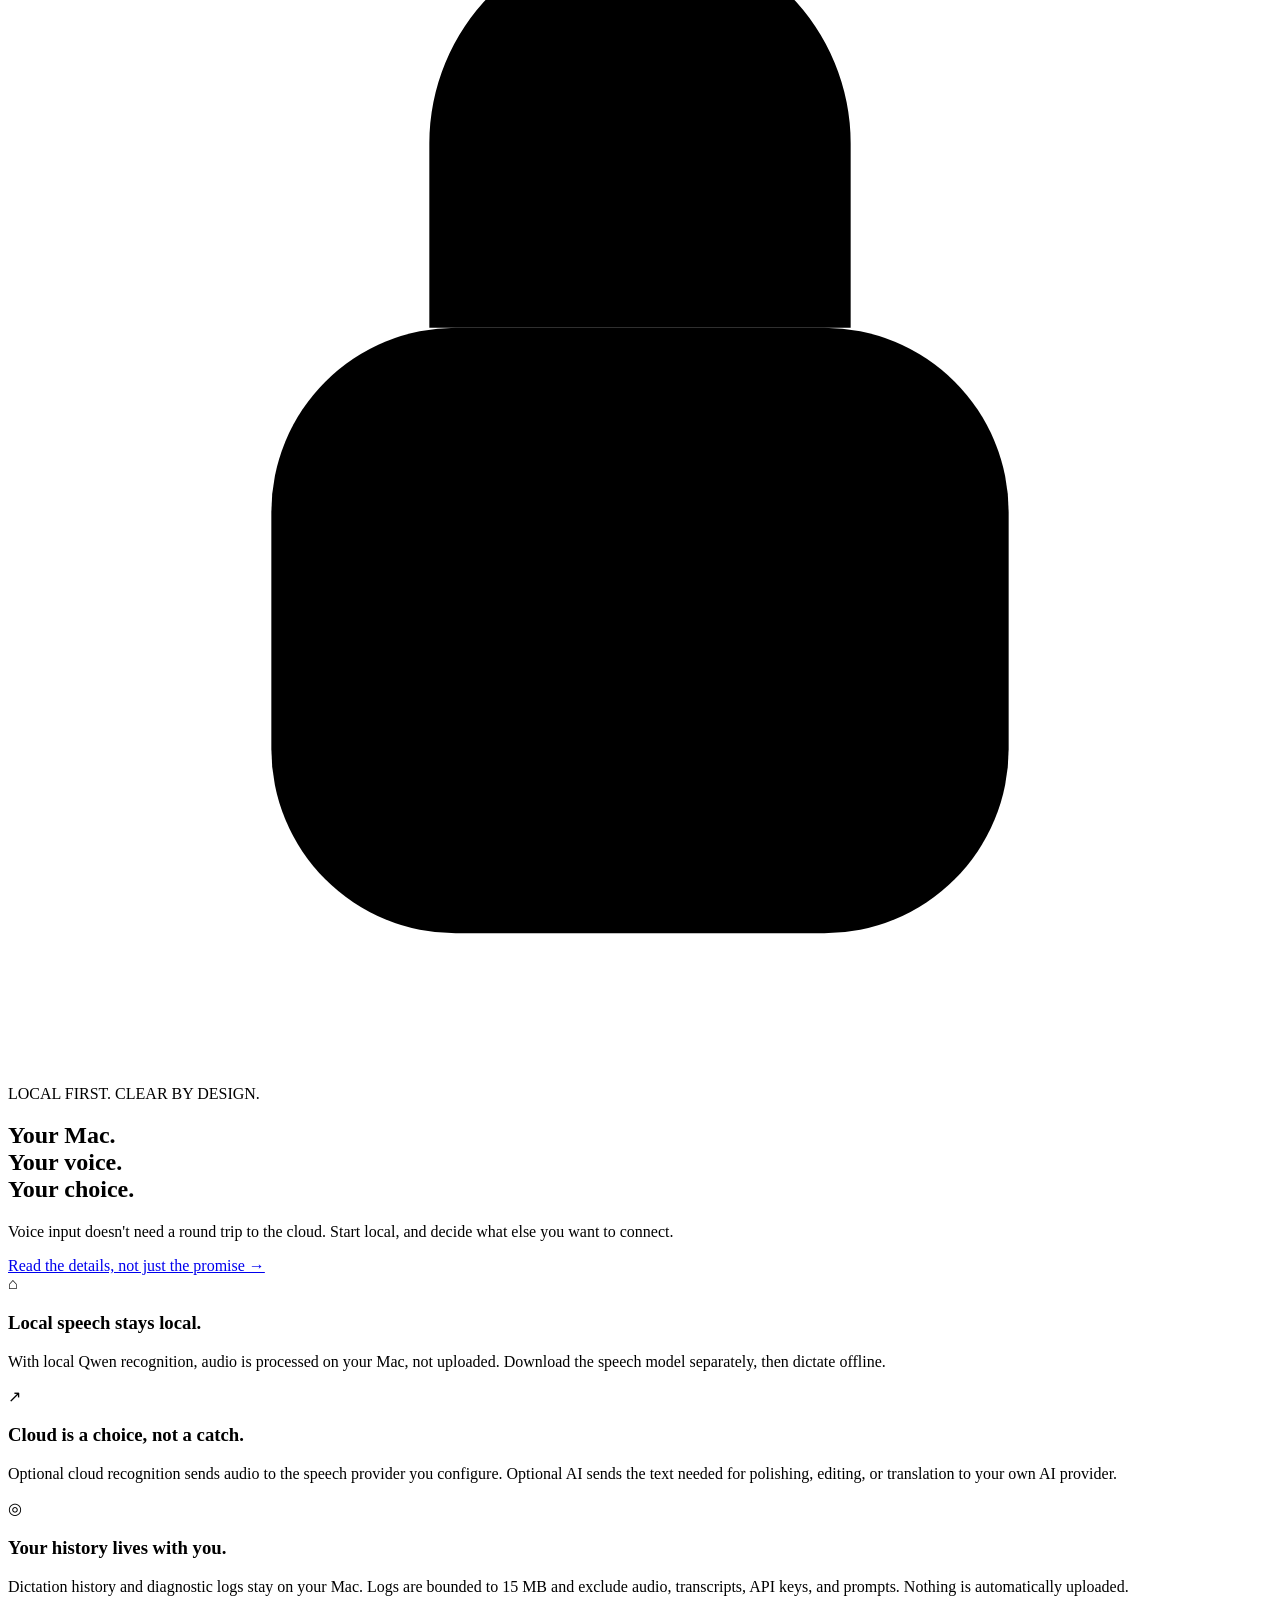
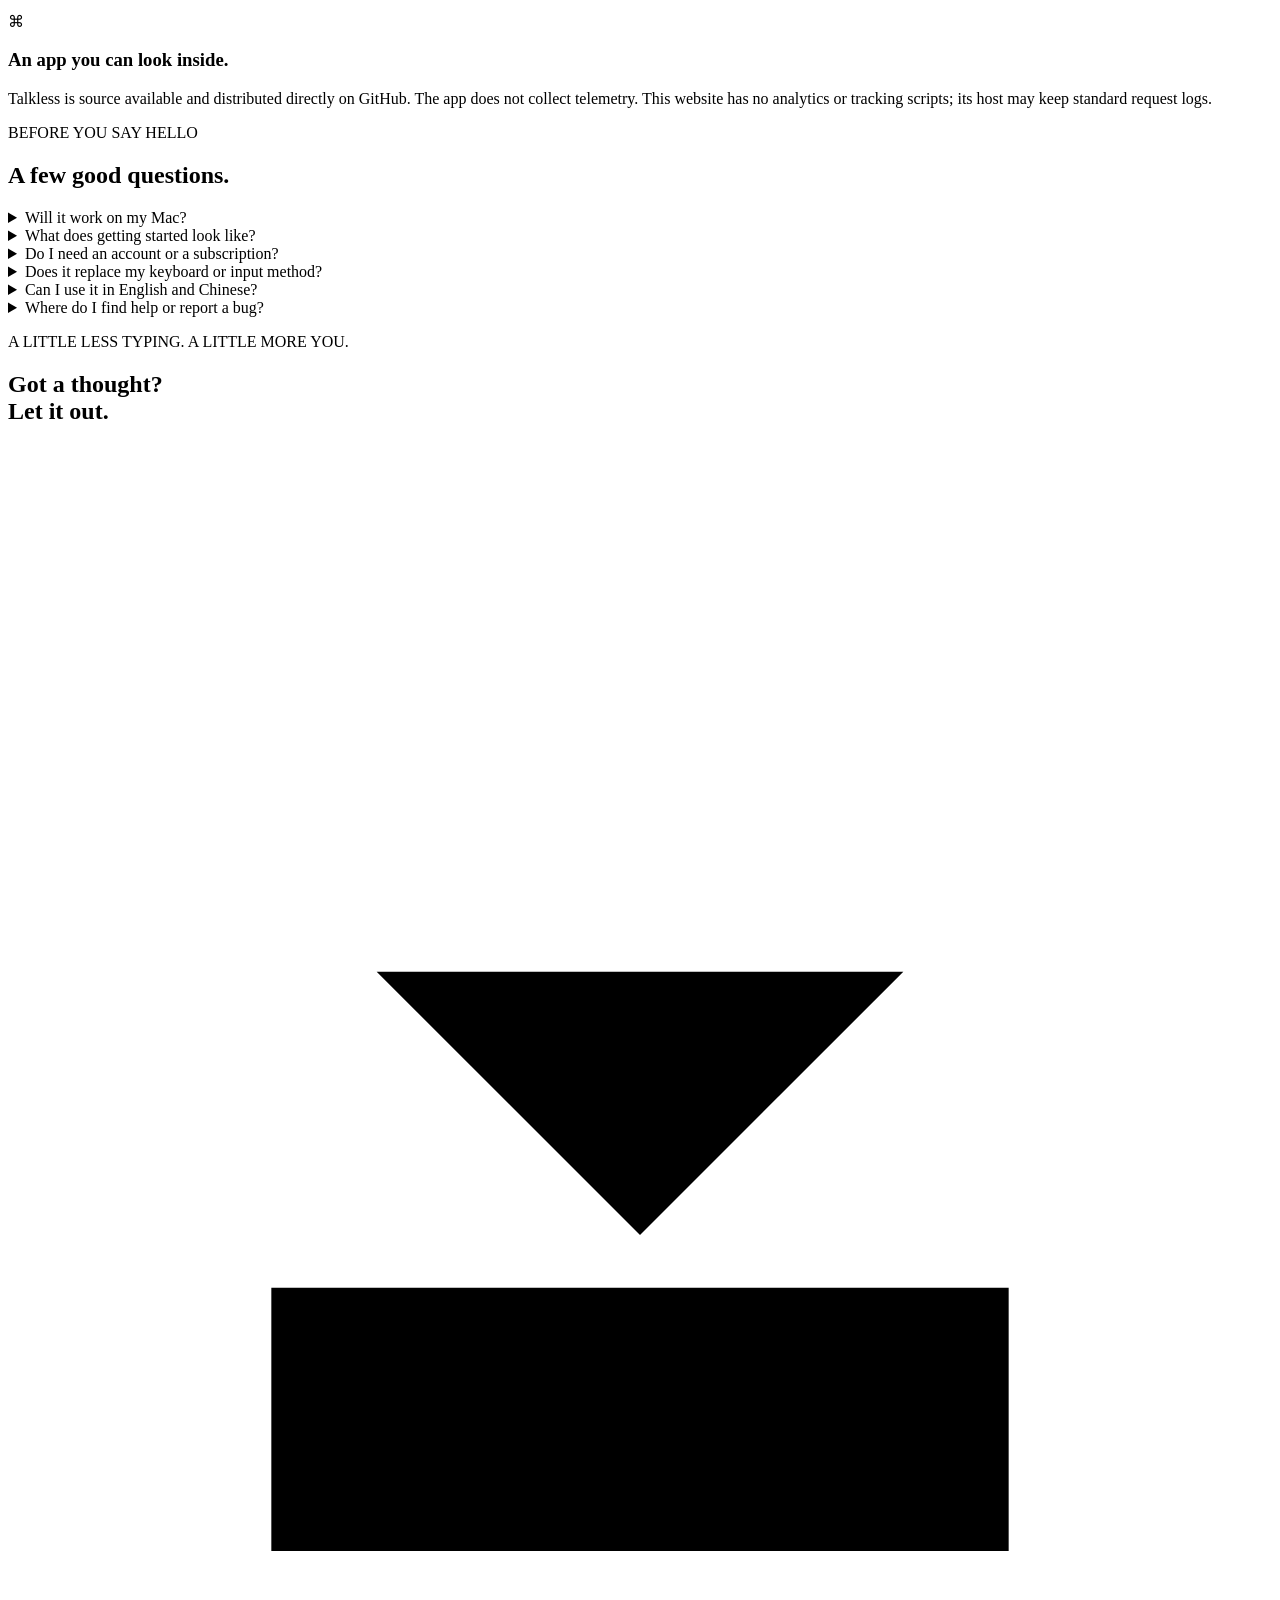
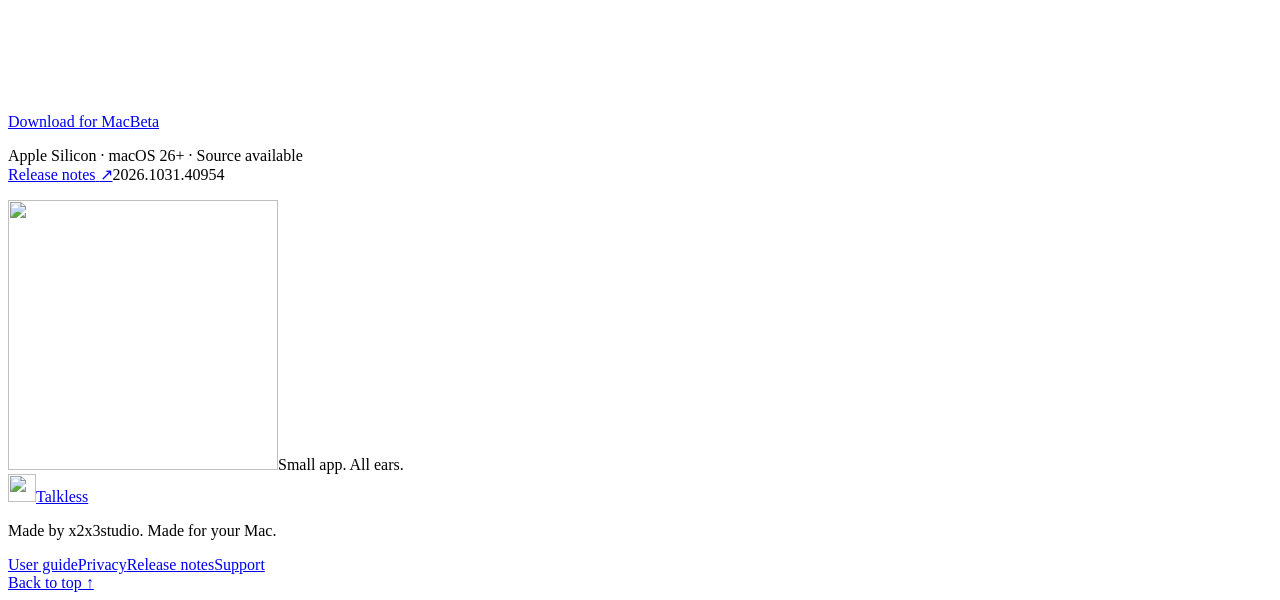
==== commit d204e61f: "Store the cloud speech key in Keychain and refresh dictionary/privacy copy The speech-recognition ke" ====
--- a/website/public/index.html
+++ b/website/public/index.html
@@ -88,7 +88,7 @@
         </article>
         <article class="feature-card dictionary-card">
           <div class="feature-visual dictionary-visual"><div class="visual-label"><span class="dictionary-symbol" aria-hidden="true">Aa</span><span data-i18n="dictionary.exampleLabel">A FAMILIAR SPELLING, IN SIGHT</span></div><p class="dictionary-sentence"><span data-i18n="dictionary.before">I've been building </span><mark>Talkless</mark><span data-i18n="dictionary.after"> to leave a little more room for thought.</span></p><div class="dictionary-entry"><span class="entry-icon" aria-hidden="true">Aa</span><div><strong>Talkless</strong><small data-i18n="dictionary.saved">In your personal dictionary</small></div><span class="entry-check" aria-hidden="true">✓</span></div></div>
-          <div class="feature-copy"><p class="eyebrow" data-i18n="dictionary.tag">YOUR PERSONAL DICTIONARY</p><h3 data-i18n="dictionary.title">Names worth getting right.</h3><p data-i18n="dictionary.body">Add your names, projects, and everyday vocabulary. Confirmed spellings stand out when they appear in the live transcript.</p><p class="feature-footnote" data-i18n="dictionary.note">Highlights show a matching spelling, not a guaranteed correction. Dictionary hints help guide recognition; you stay the final judge.</p></div>
+          <div class="feature-copy"><p class="eyebrow" data-i18n="dictionary.tag">YOUR PERSONAL DICTIONARY</p><h3 data-i18n="dictionary.title">Names worth getting right.</h3><p data-i18n="dictionary.body">Add your names, projects, and everyday vocabulary. Tell Talkless how a word is often misheard, and that spelling is fixed every time—even without AI polish. Confirmed spellings stand out in the live transcript.</p><p class="feature-footnote" data-i18n="dictionary.note">Highlights show a matching spelling, not a guaranteed correction. Dictionary hints help guide recognition; you stay the final judge.</p></div>
         </article>
       </div>
     </section>
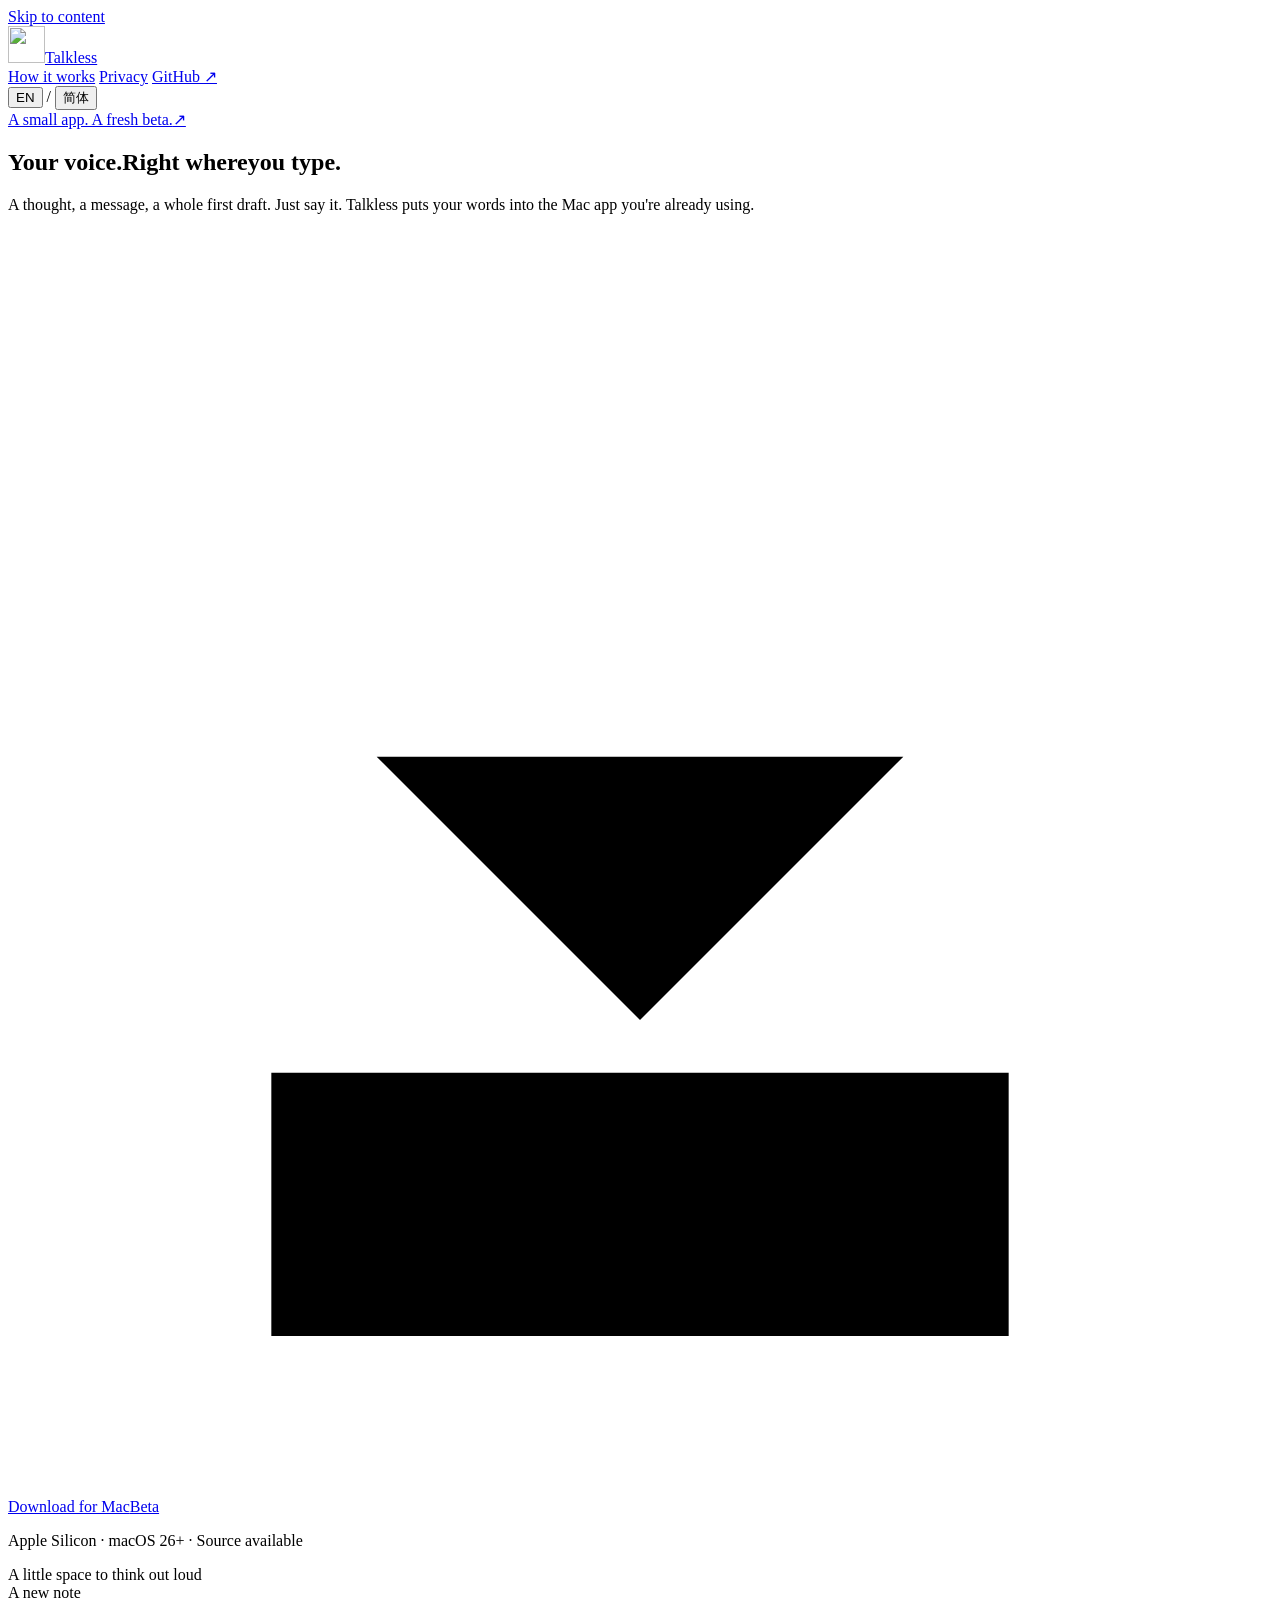
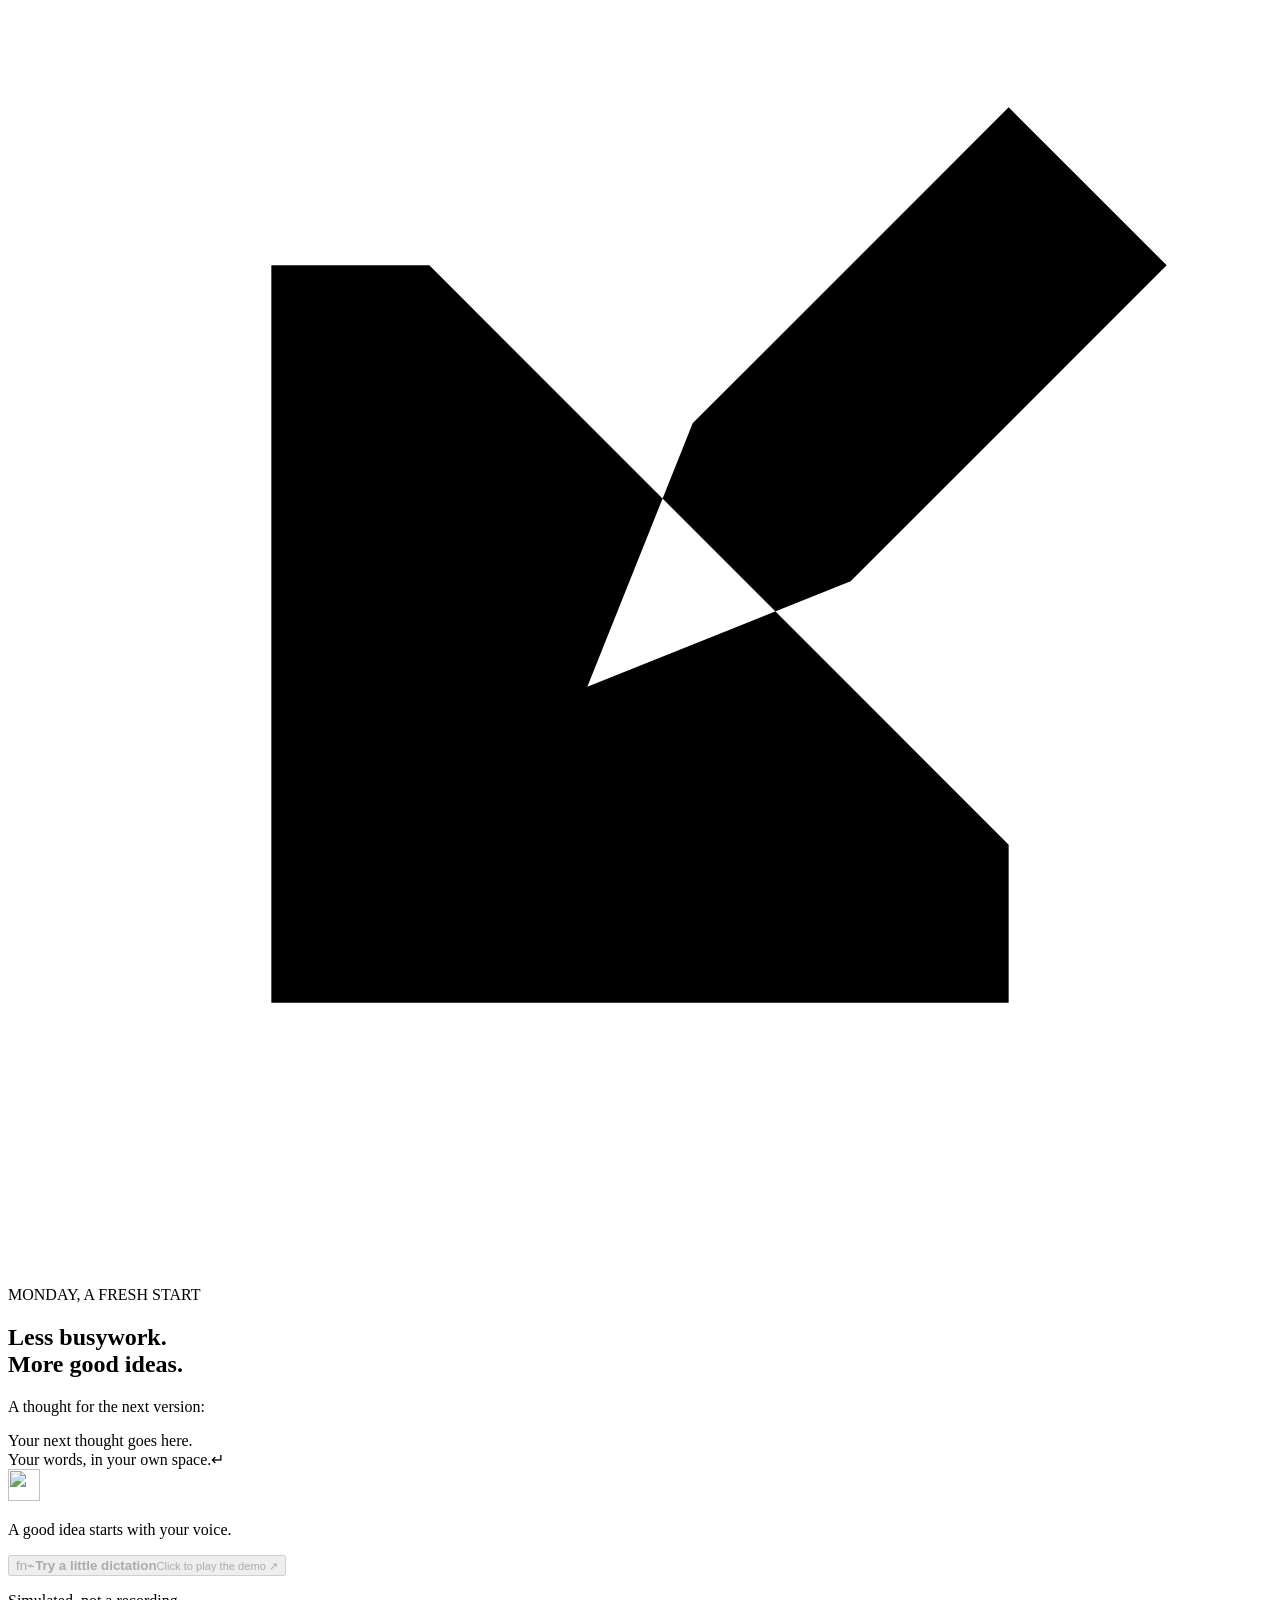
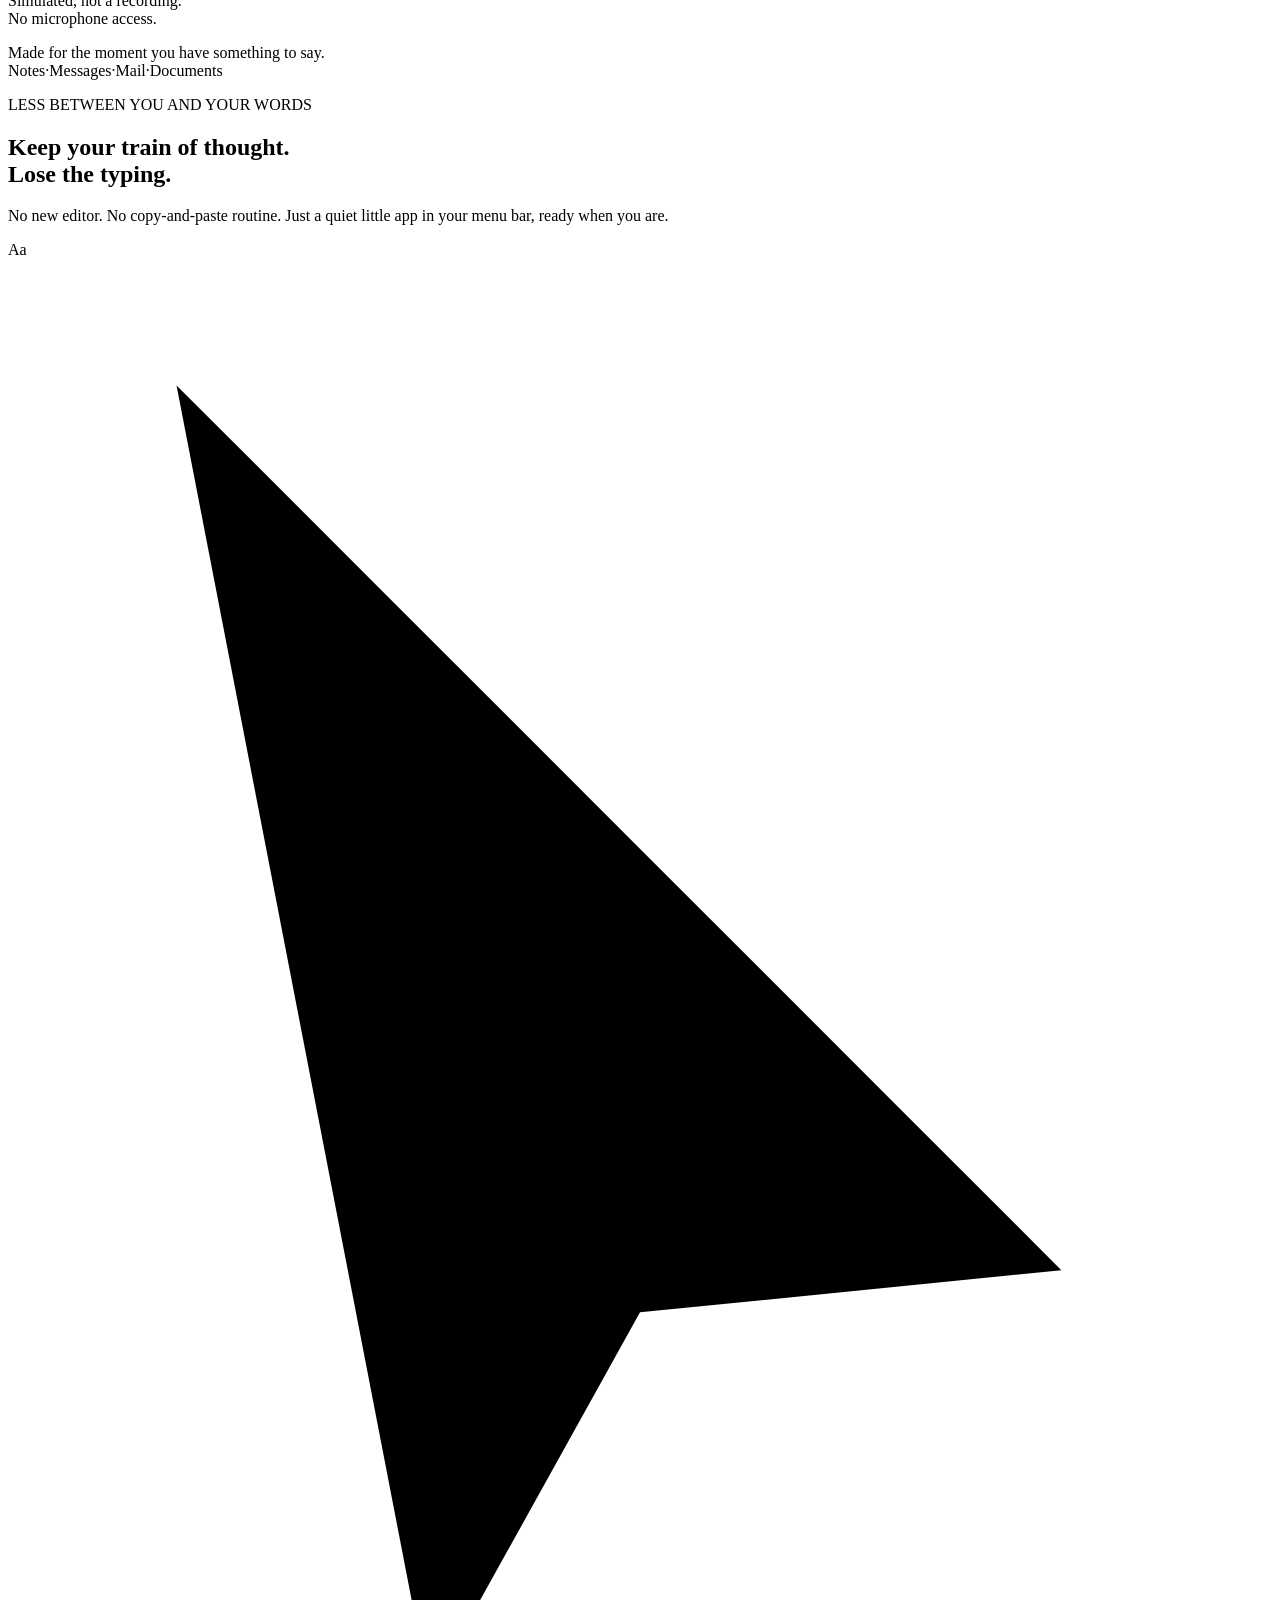
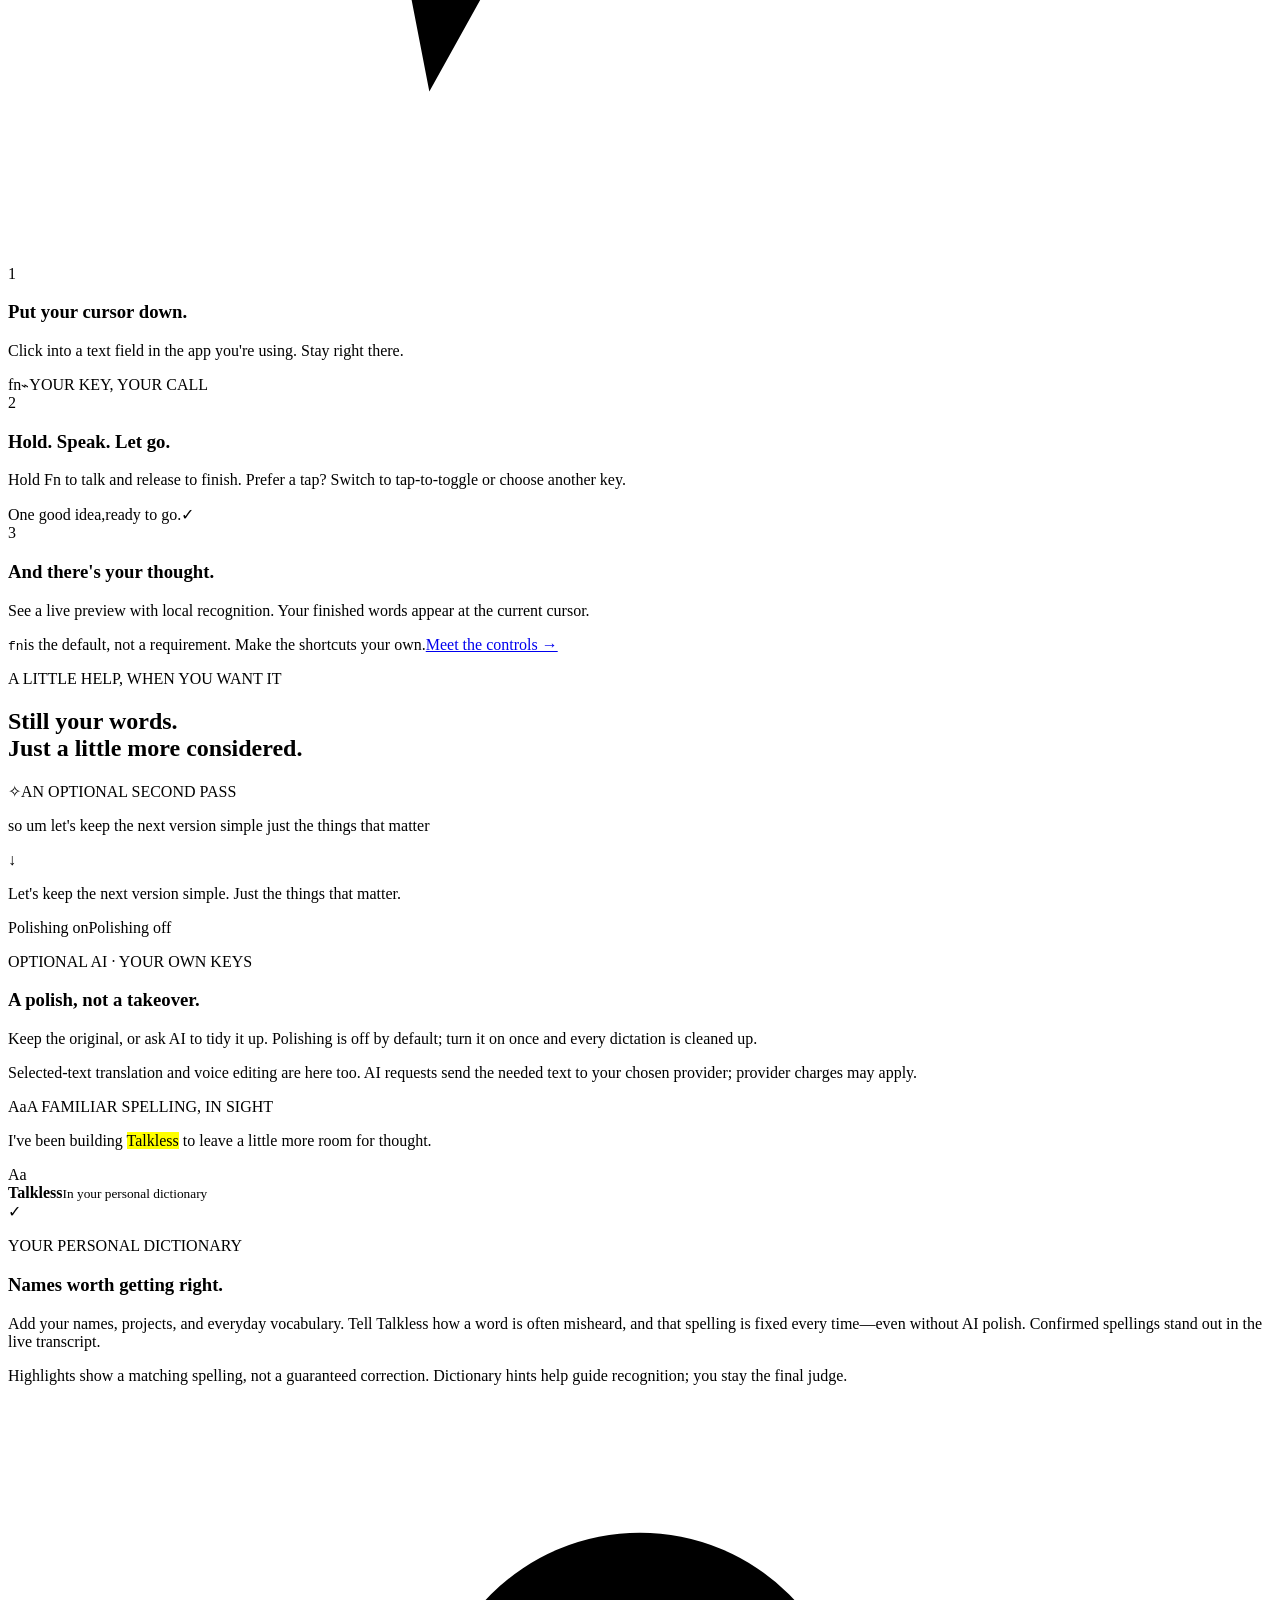
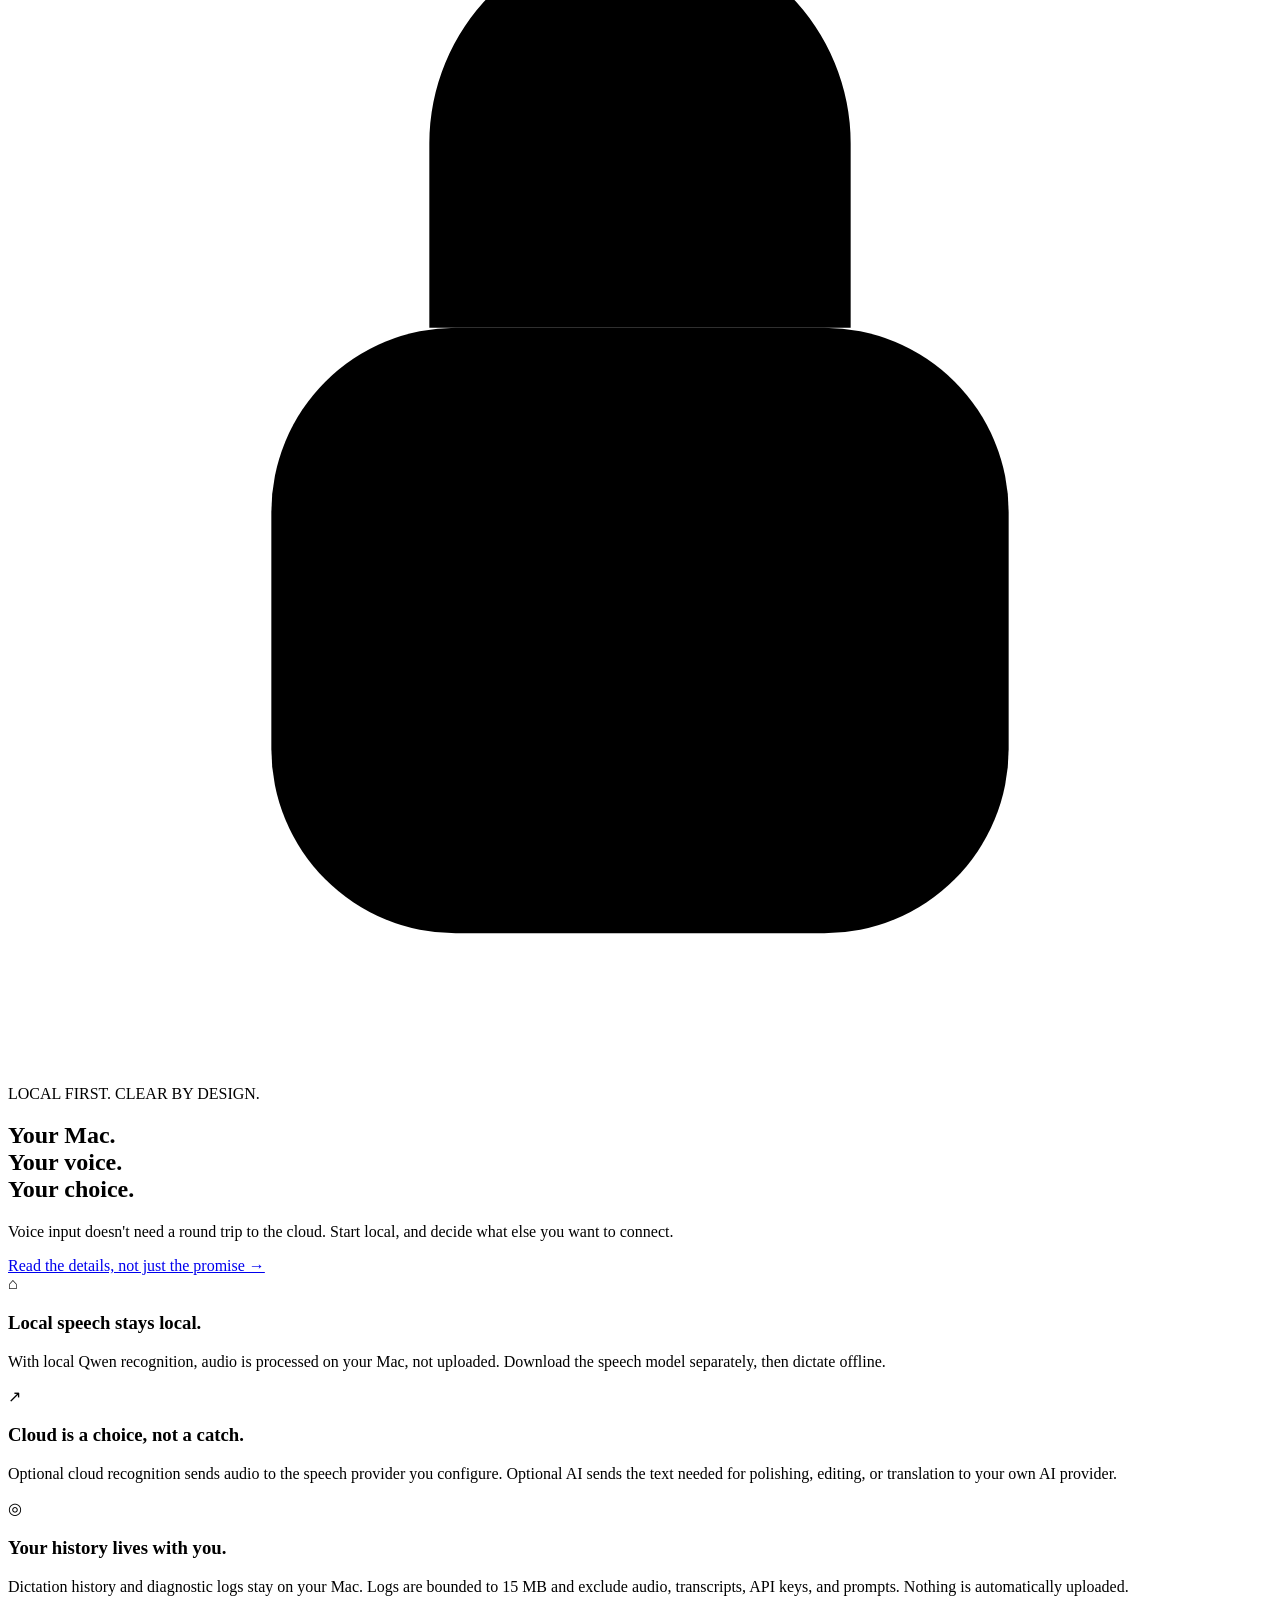
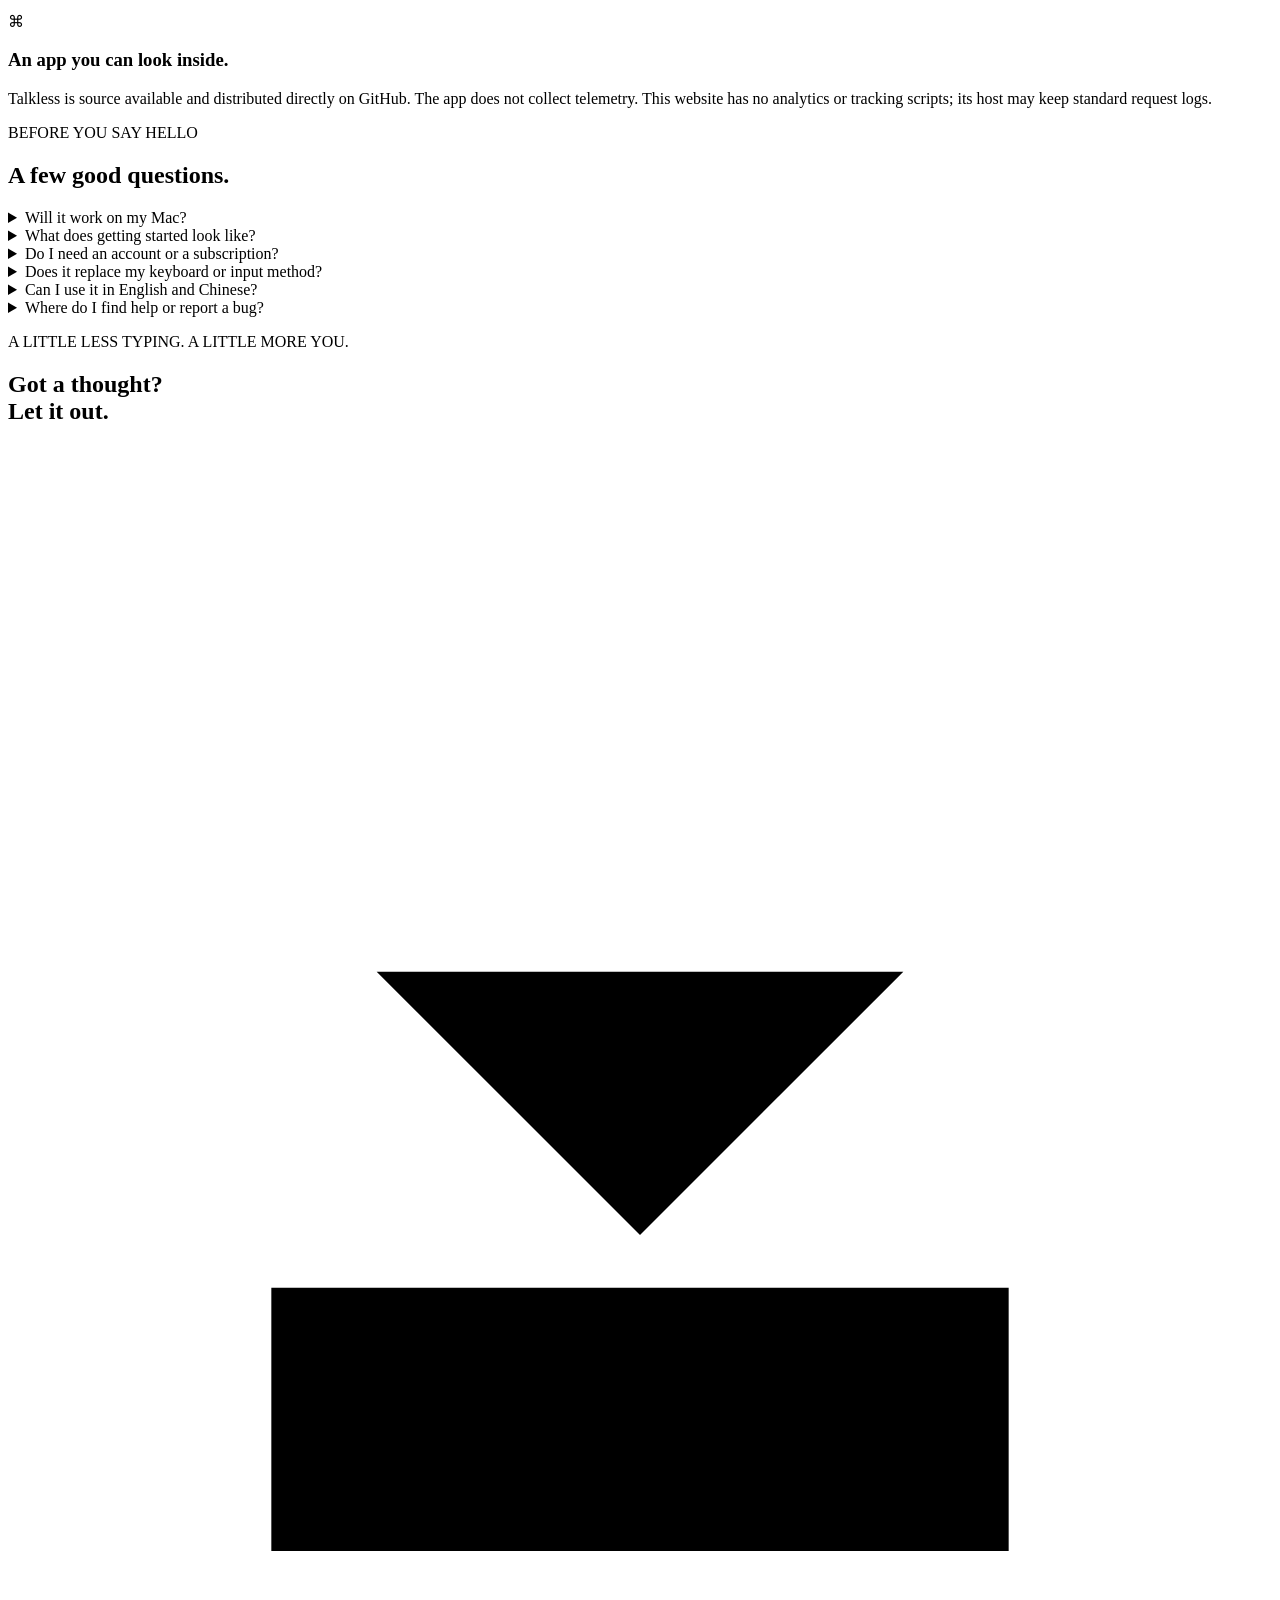
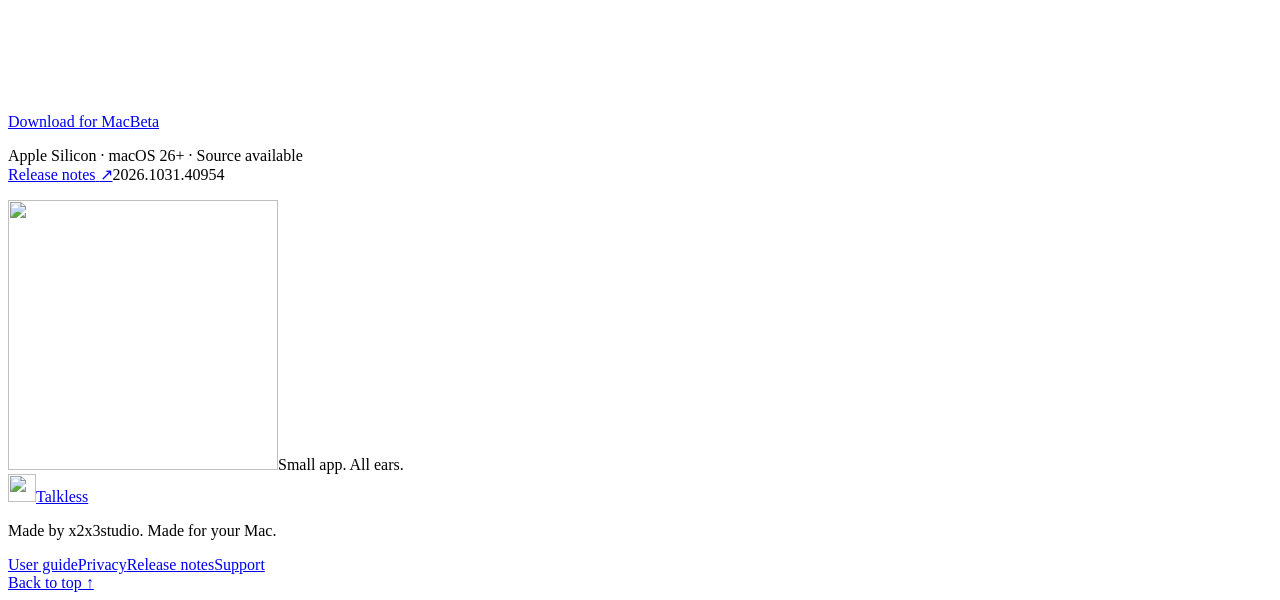
==== commit c7237390: "Remove the per-dictation AI polishing shortcut Polishing now follows only the Polish dictation with " ====
--- a/website/public/index.html
+++ b/website/public/index.html
@@ -83,8 +83,8 @@
       <div class="section-heading compact"><p class="eyebrow" data-i18n="extras.eyebrow">A LITTLE HELP, WHEN YOU WANT IT</p><h2 id="extras-title" data-i18n="extras.title">Still your words.<br>Just a little more considered.</h2></div>
       <div class="feature-grid">
         <article class="feature-card ai-card">
-          <div class="feature-visual polish-visual"><div class="visual-label"><span class="mini-spark" aria-hidden="true">✧</span><span data-i18n="ai.exampleLabel">AN OPTIONAL SECOND PASS</span></div><p class="rough-text" data-i18n="ai.before">so um let's keep the next version simple just the things that matter</p><span class="edit-arrow" aria-hidden="true">↓</span><p class="clean-text" data-i18n="ai.after">Let's keep the next version simple. Just the things that matter.</p><div class="choice-tags"><span data-i18n="ai.use">Use AI polishing</span><span data-i18n="ai.skip">Skip AI polishing</span></div></div>
-          <div class="feature-copy"><p class="eyebrow" data-i18n="ai.tag">OPTIONAL AI · YOUR OWN KEYS</p><h3 data-i18n="ai.title">A polish, not a takeover.</h3><p data-i18n="ai.body">Keep the original, or ask AI to tidy it up. Polishing is off by default. Use or skip it for one input without changing your default.</p><p class="feature-footnote" data-i18n="ai.note">Selected-text translation and voice editing are here too. AI requests send the needed text to your chosen provider; provider charges may apply.</p></div>
+          <div class="feature-visual polish-visual"><div class="visual-label"><span class="mini-spark" aria-hidden="true">✧</span><span data-i18n="ai.exampleLabel">AN OPTIONAL SECOND PASS</span></div><p class="rough-text" data-i18n="ai.before">so um let's keep the next version simple just the things that matter</p><span class="edit-arrow" aria-hidden="true">↓</span><p class="clean-text" data-i18n="ai.after">Let's keep the next version simple. Just the things that matter.</p><div class="choice-tags"><span data-i18n="ai.use">Polishing on</span><span data-i18n="ai.skip">Polishing off</span></div></div>
+          <div class="feature-copy"><p class="eyebrow" data-i18n="ai.tag">OPTIONAL AI · YOUR OWN KEYS</p><h3 data-i18n="ai.title">A polish, not a takeover.</h3><p data-i18n="ai.body">Keep the original, or ask AI to tidy it up. Polishing is off by default; turn it on once and every dictation is cleaned up.</p><p class="feature-footnote" data-i18n="ai.note">Selected-text translation and voice editing are here too. AI requests send the needed text to your chosen provider; provider charges may apply.</p></div>
         </article>
         <article class="feature-card dictionary-card">
           <div class="feature-visual dictionary-visual"><div class="visual-label"><span class="dictionary-symbol" aria-hidden="true">Aa</span><span data-i18n="dictionary.exampleLabel">A FAMILIAR SPELLING, IN SIGHT</span></div><p class="dictionary-sentence"><span data-i18n="dictionary.before">I've been building </span><mark>Talkless</mark><span data-i18n="dictionary.after"> to leave a little more room for thought.</span></p><div class="dictionary-entry"><span class="entry-icon" aria-hidden="true">Aa</span><div><strong>Talkless</strong><small data-i18n="dictionary.saved">In your personal dictionary</small></div><span class="entry-check" aria-hidden="true">✓</span></div></div>
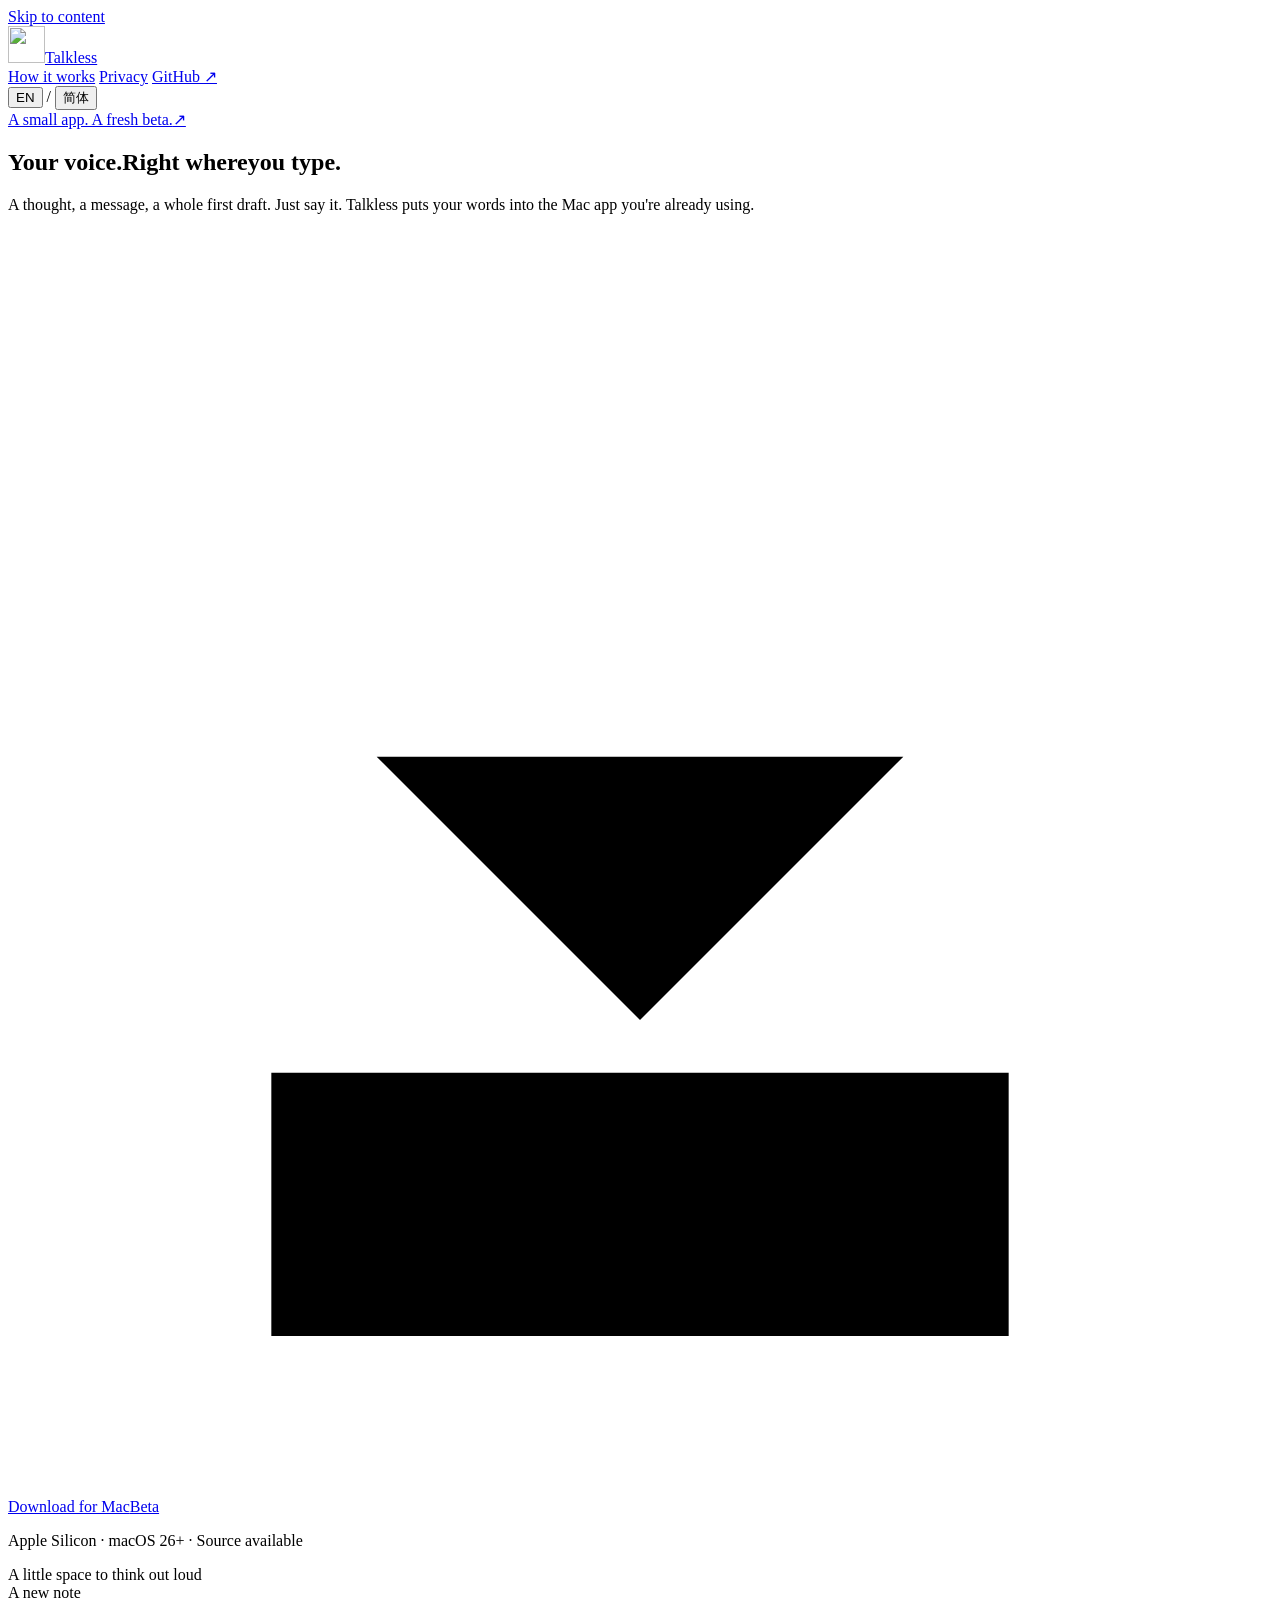
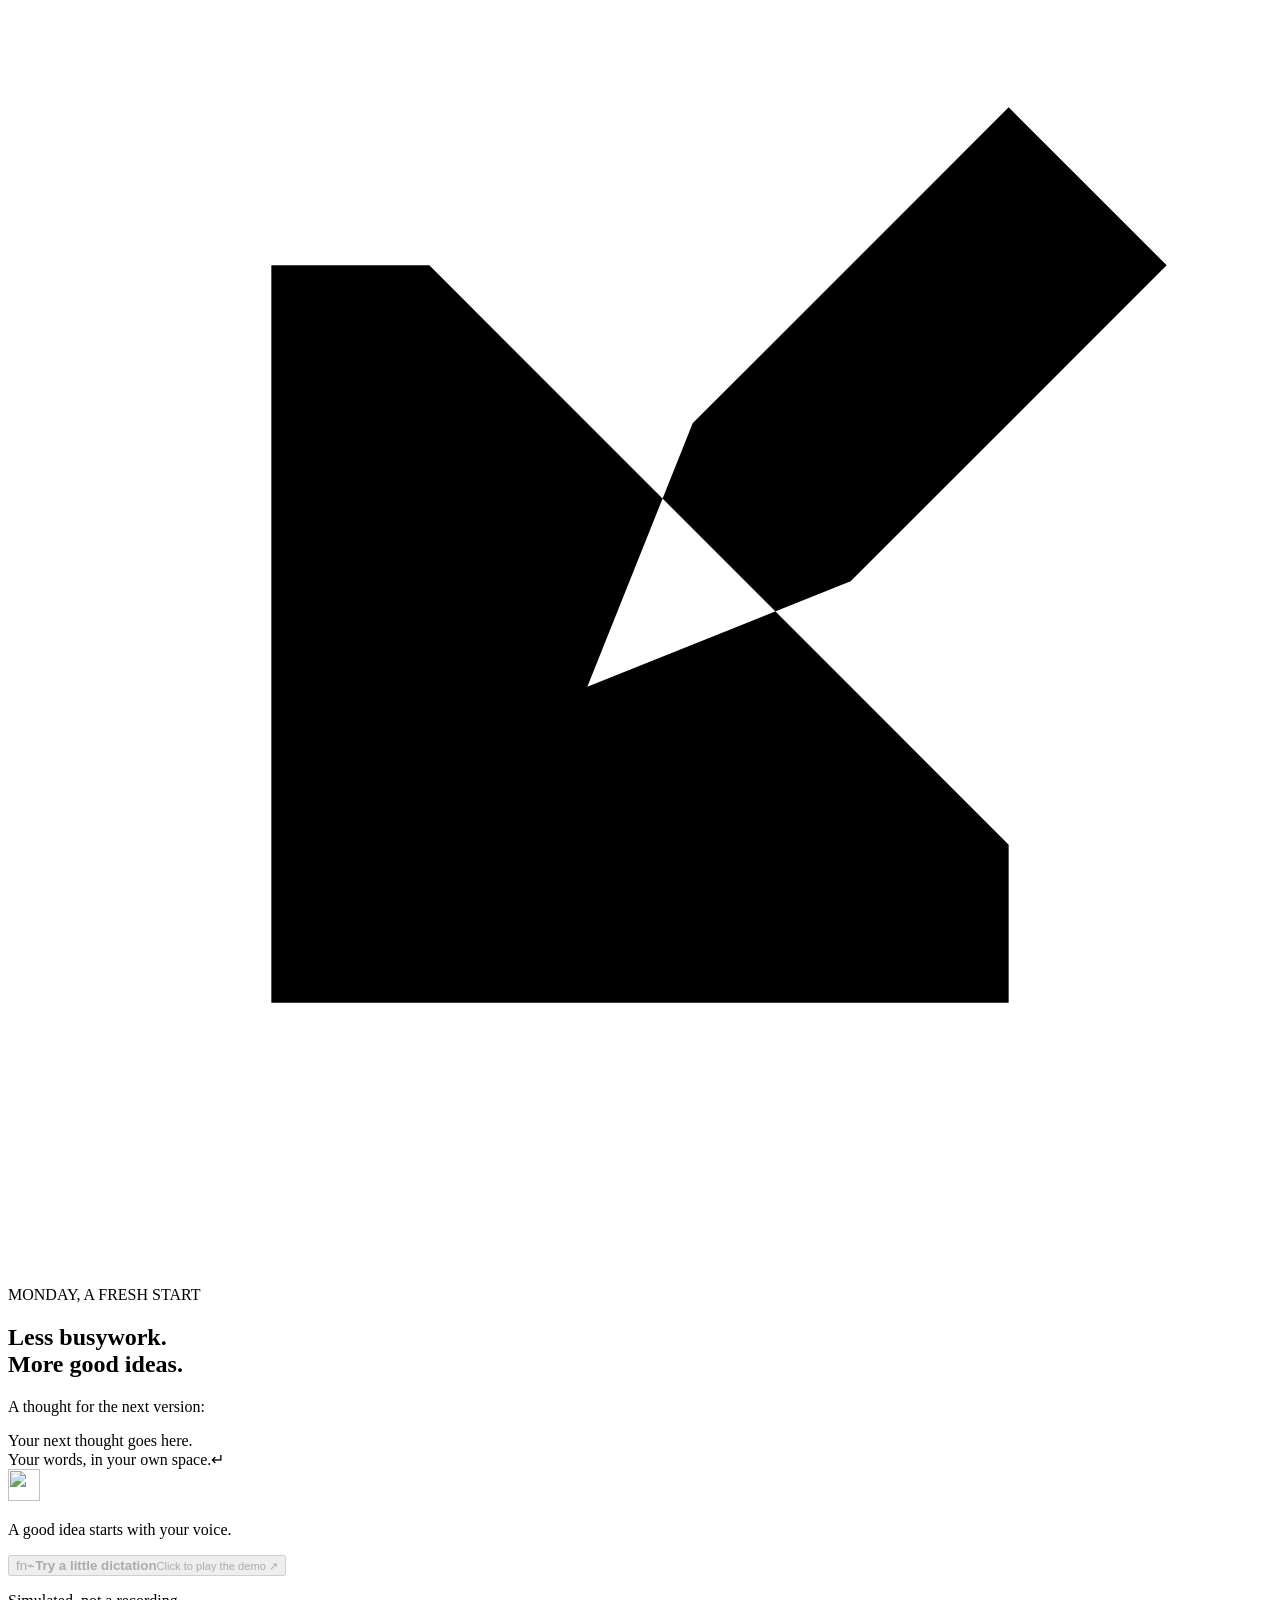
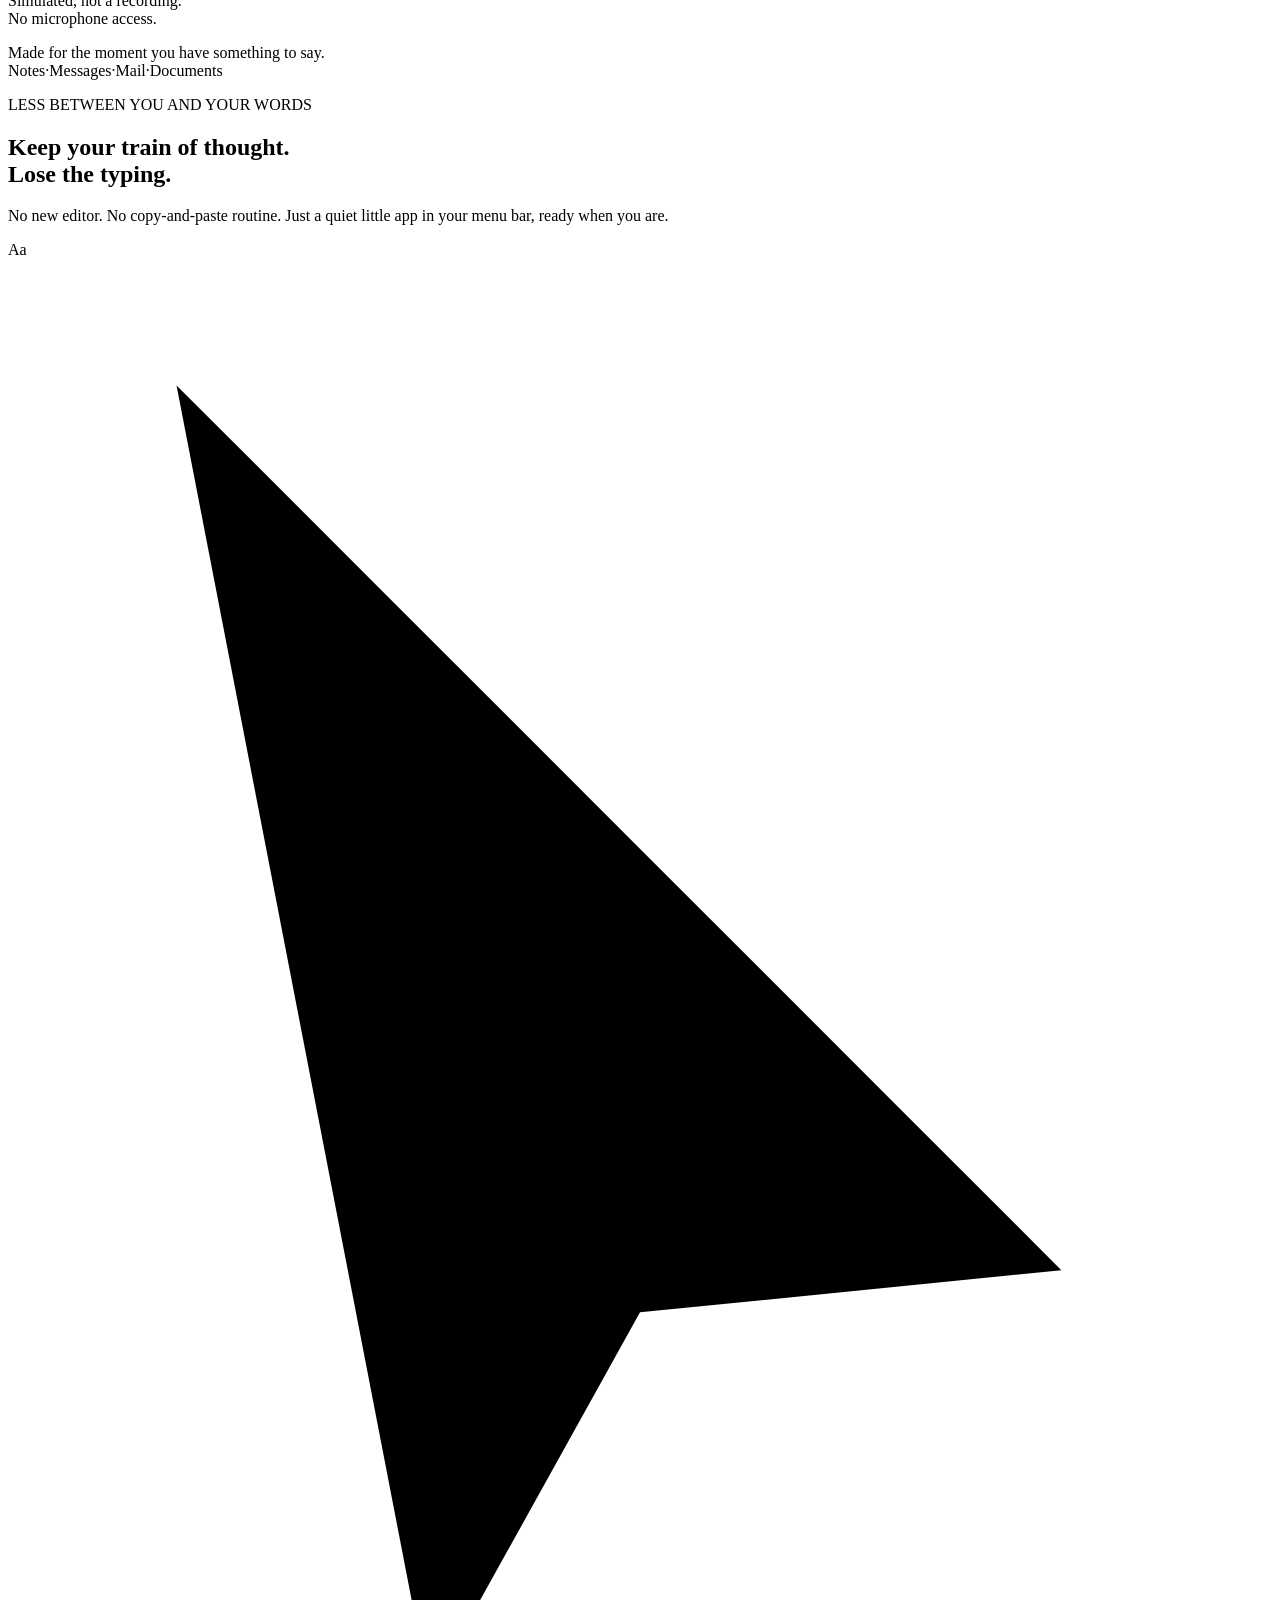
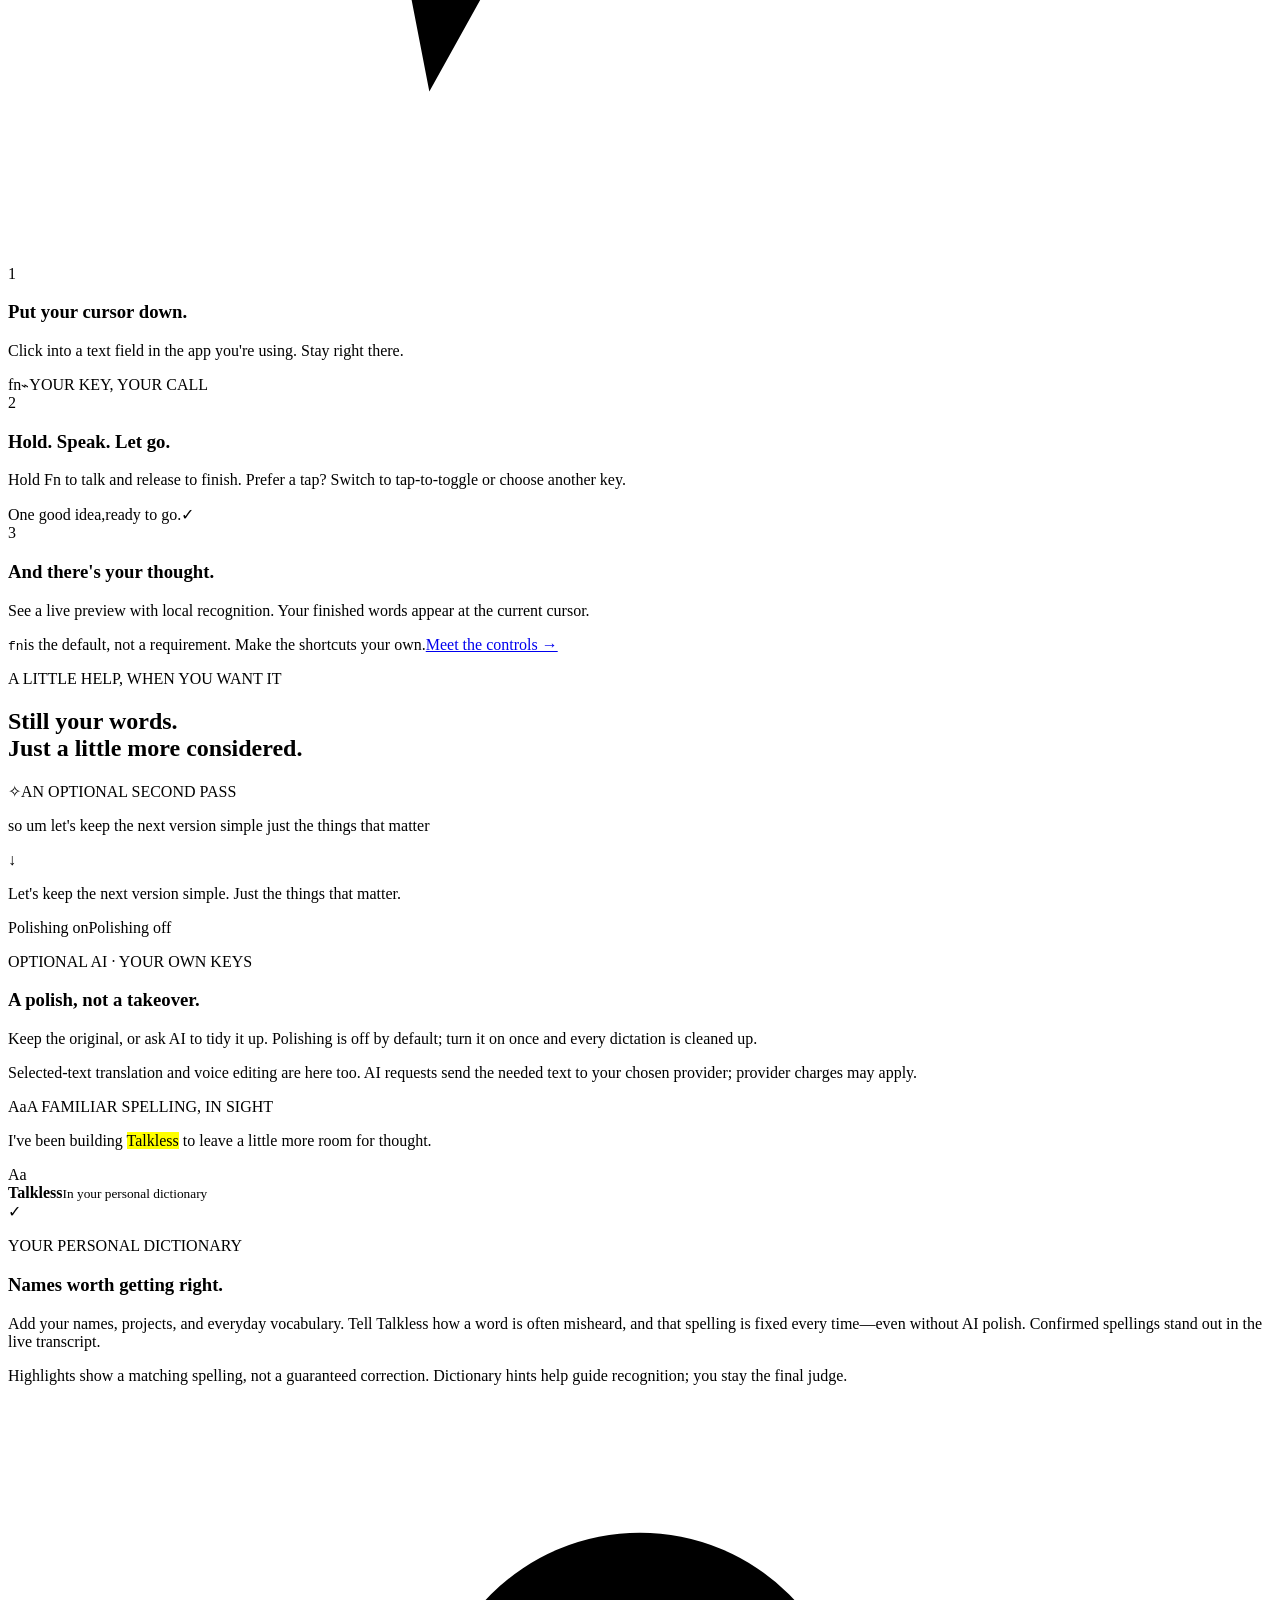
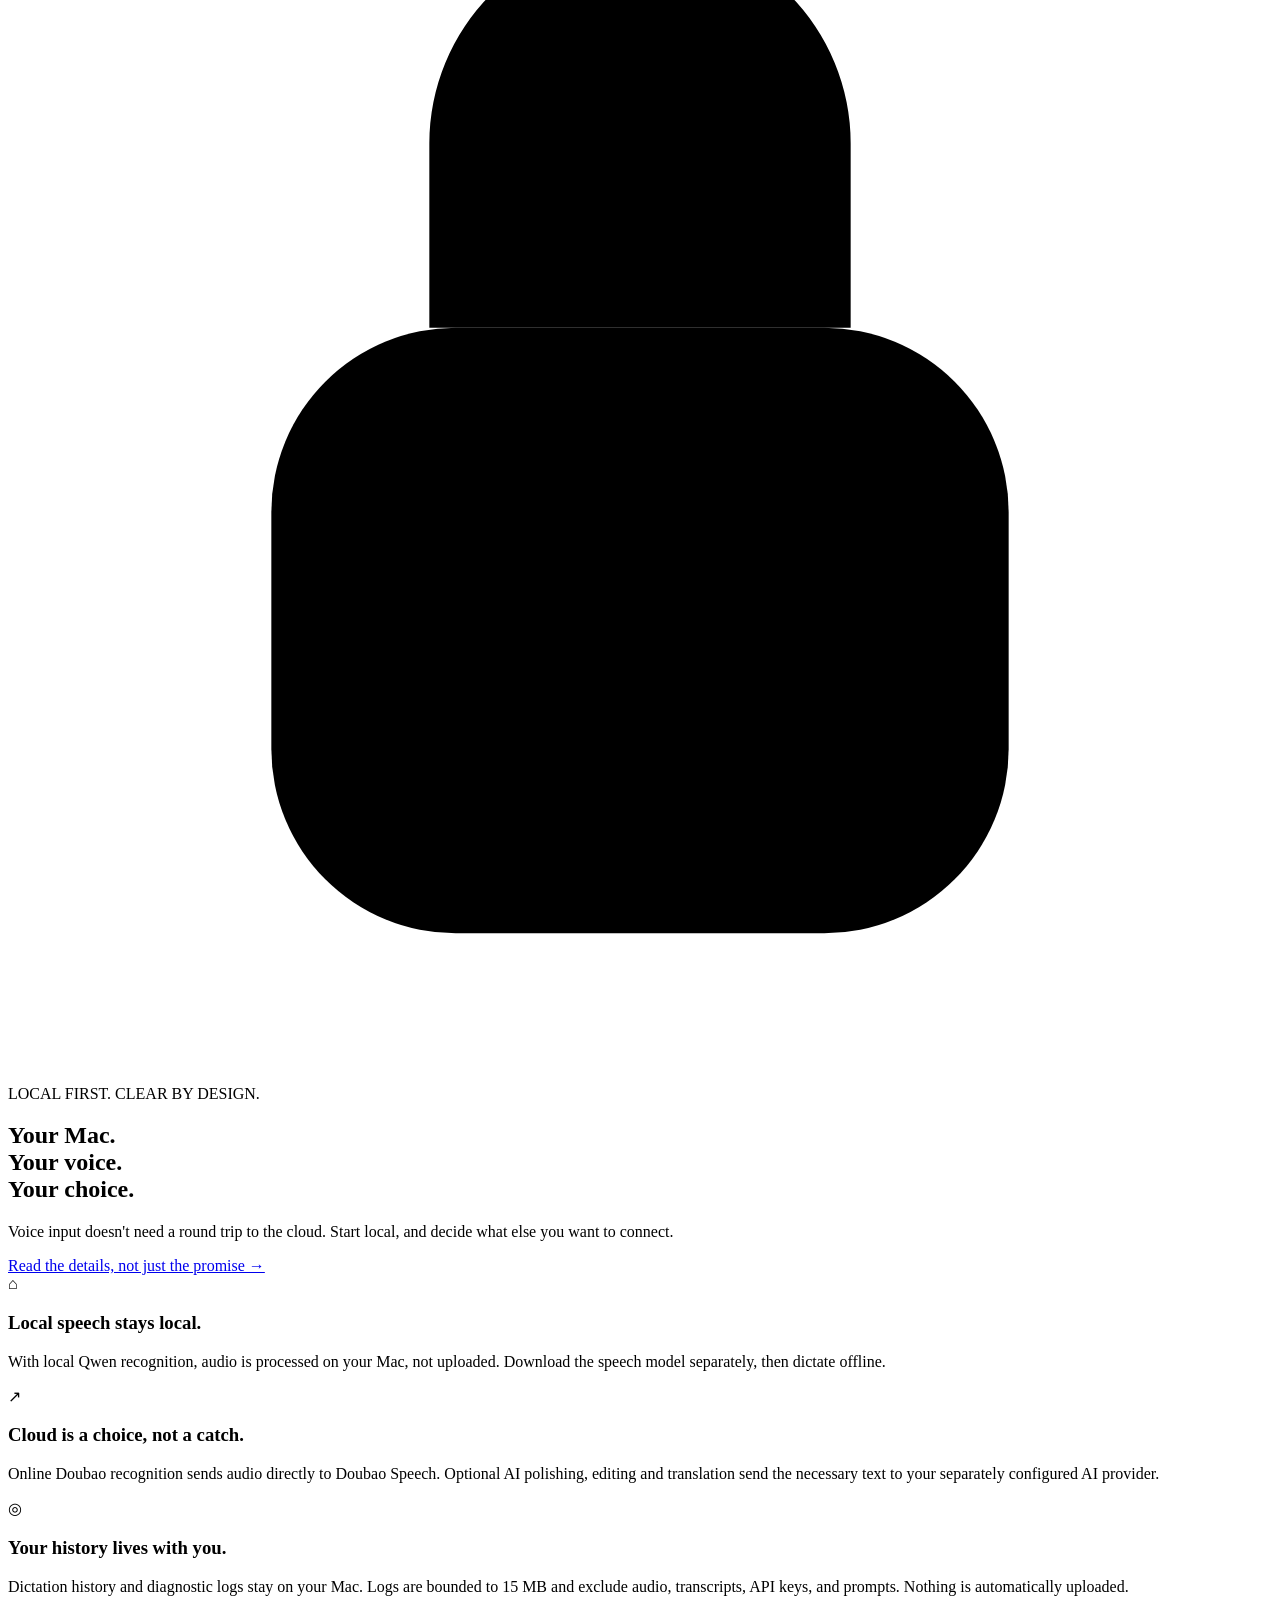
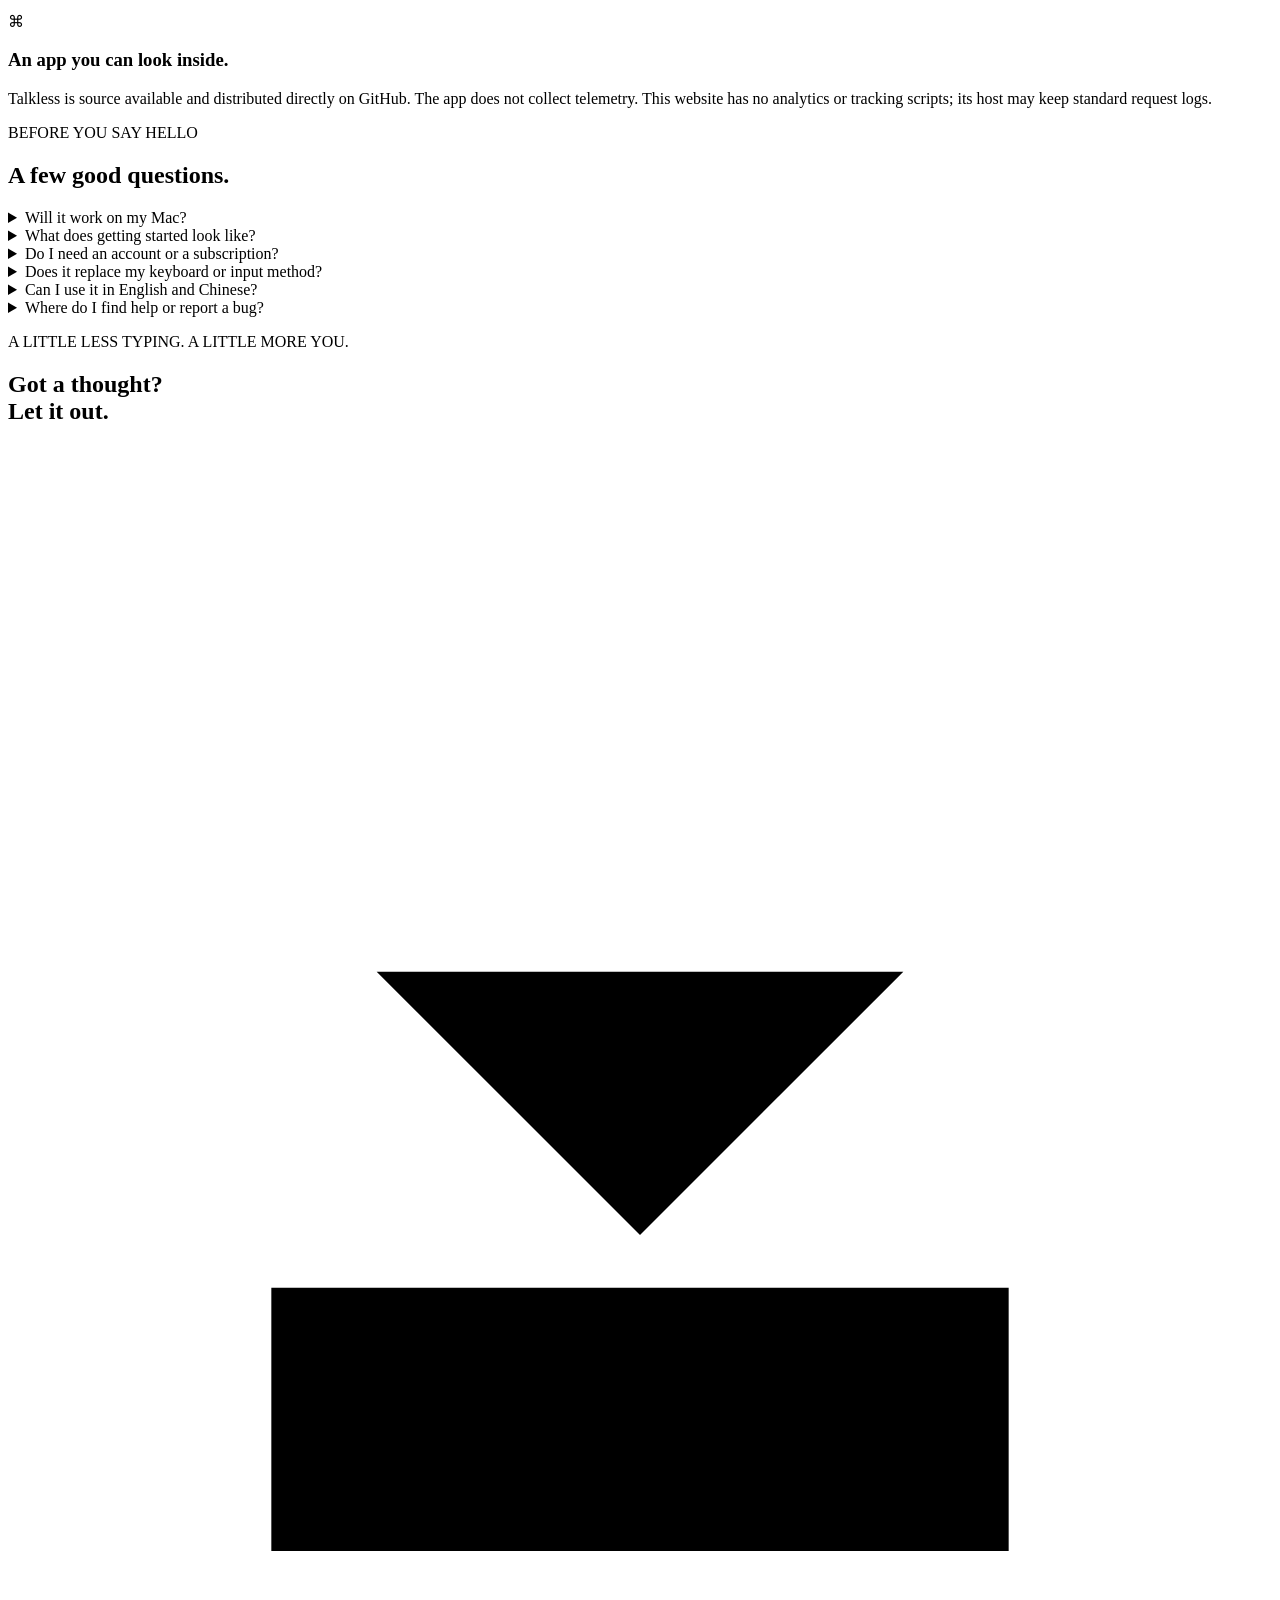
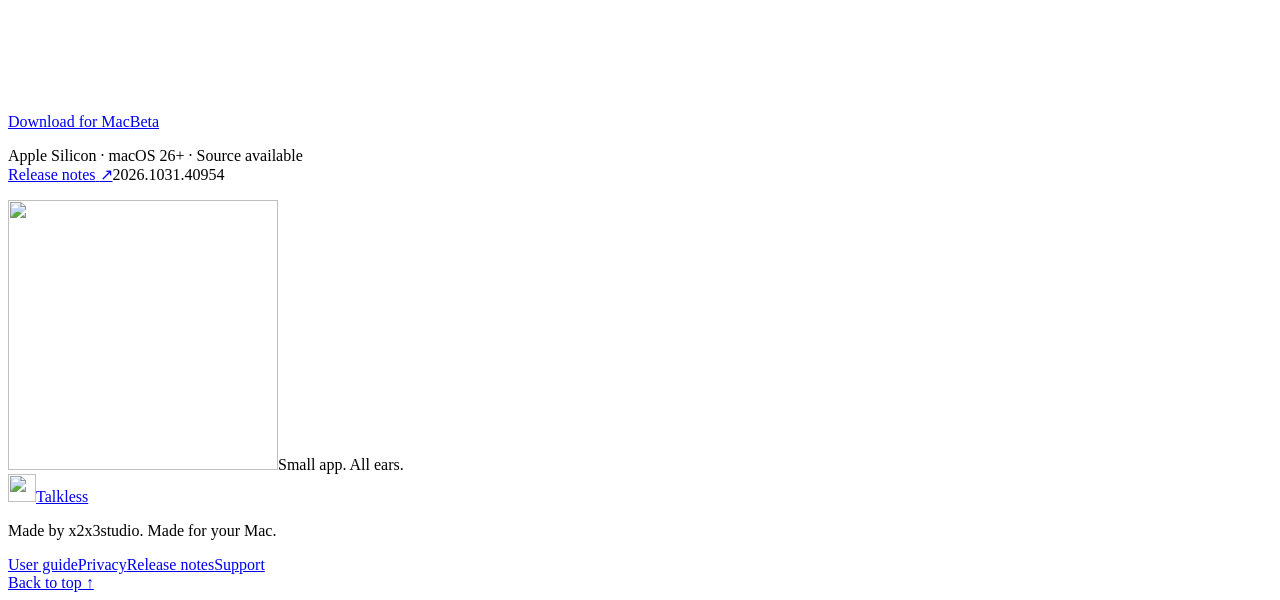
==== commit 6ddf07b5: "Add Doubao streaming ASR and keep only local Qwen or online Doubao" ====
--- a/website/public/index.html
+++ b/website/public/index.html
@@ -97,7 +97,7 @@
       <div class="privacy-intro"><div class="privacy-emblem" aria-hidden="true"><svg viewBox="0 0 48 48"><rect x="10" y="20" width="28" height="23" rx="7"/><path d="M16 20v-7a8 8 0 0 1 16 0v7M24 29v5"/></svg></div><p class="eyebrow" data-i18n="privacy.eyebrow">LOCAL FIRST. CLEAR BY DESIGN.</p><h2 id="privacy-title" data-i18n="privacy.title">Your Mac.<br>Your voice.<br>Your choice.</h2><p data-i18n="privacy.intro">Voice input doesn't need a round trip to the cloud. Start local, and decide what else you want to connect.</p><a class="text-link" href="/privacy" data-site-link data-i18n="privacy.link">Read the details, not just the promise →</a></div>
       <div class="privacy-facts">
         <article><span class="fact-icon" aria-hidden="true">⌂</span><div><h3 data-i18n="privacy.local.title">Local speech stays local.</h3><p data-i18n="privacy.local.body">With local Qwen recognition, audio is processed on your Mac, not uploaded. Download the speech model separately, then dictate offline.</p></div></article>
-        <article><span class="fact-icon" aria-hidden="true">↗</span><div><h3 data-i18n="privacy.cloud.title">Cloud is a choice, not a catch.</h3><p data-i18n="privacy.cloud.body">Optional cloud recognition sends audio to the speech provider you configure. Optional AI sends the text needed for polishing, editing, or translation to your own AI provider.</p></div></article>
+        <article><span class="fact-icon" aria-hidden="true">↗</span><div><h3 data-i18n="privacy.cloud.title">Cloud is a choice, not a catch.</h3><p data-i18n="privacy.cloud.body">Online Doubao recognition sends audio directly to Doubao Speech. Optional AI polishing, editing and translation send the necessary text to your separately configured AI provider.</p></div></article>
         <article><span class="fact-icon" aria-hidden="true">◎</span><div><h3 data-i18n="privacy.history.title">Your history lives with you.</h3><p data-i18n="privacy.history.body">Dictation history and diagnostic logs stay on your Mac. Logs are bounded to 15 MB and exclude audio, transcripts, API keys, and prompts. Nothing is automatically uploaded.</p></div></article>
         <article><span class="fact-icon" aria-hidden="true">⌘</span><div><h3 data-i18n="privacy.open.title">An app you can look inside.</h3><p data-i18n="privacy.open.body">Talkless is source available and distributed directly on GitHub. The app does not collect telemetry. This website has no analytics or tracking scripts; its host may keep standard request logs.</p></div></article>
       </div>
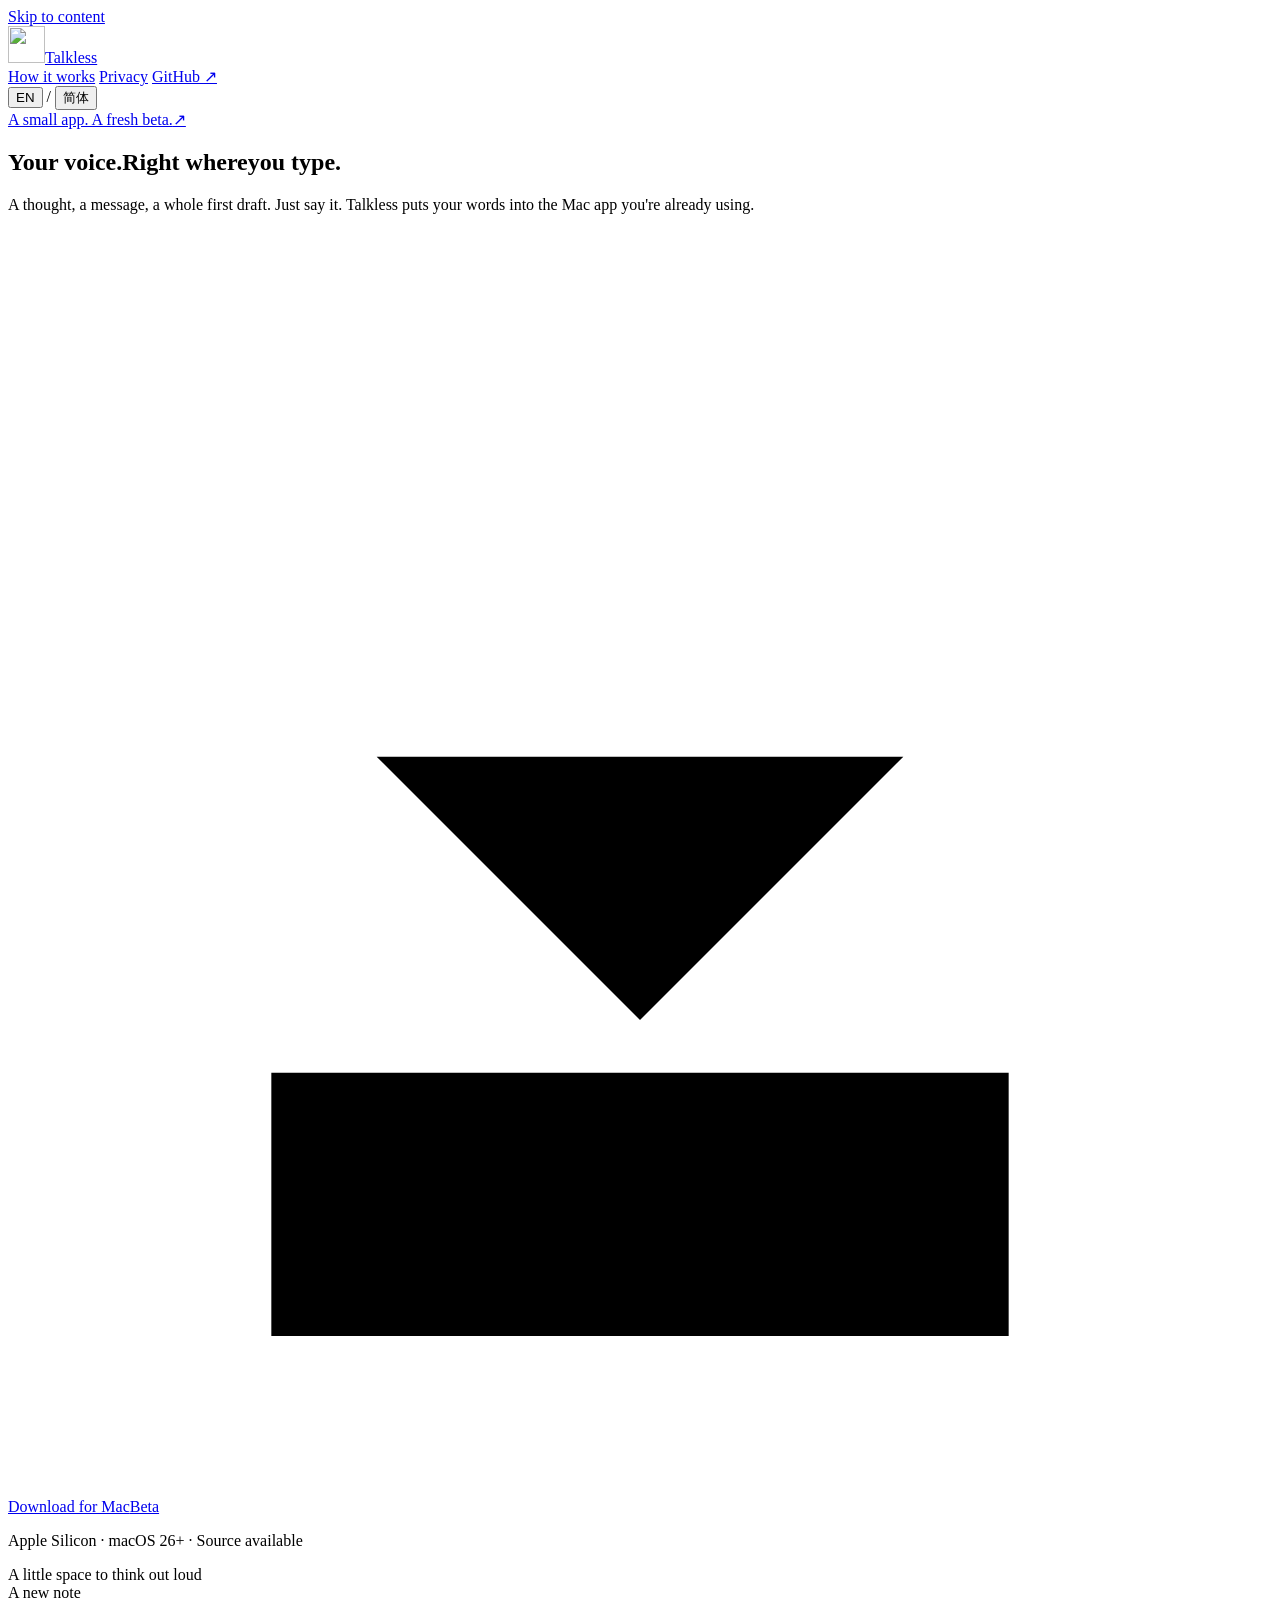
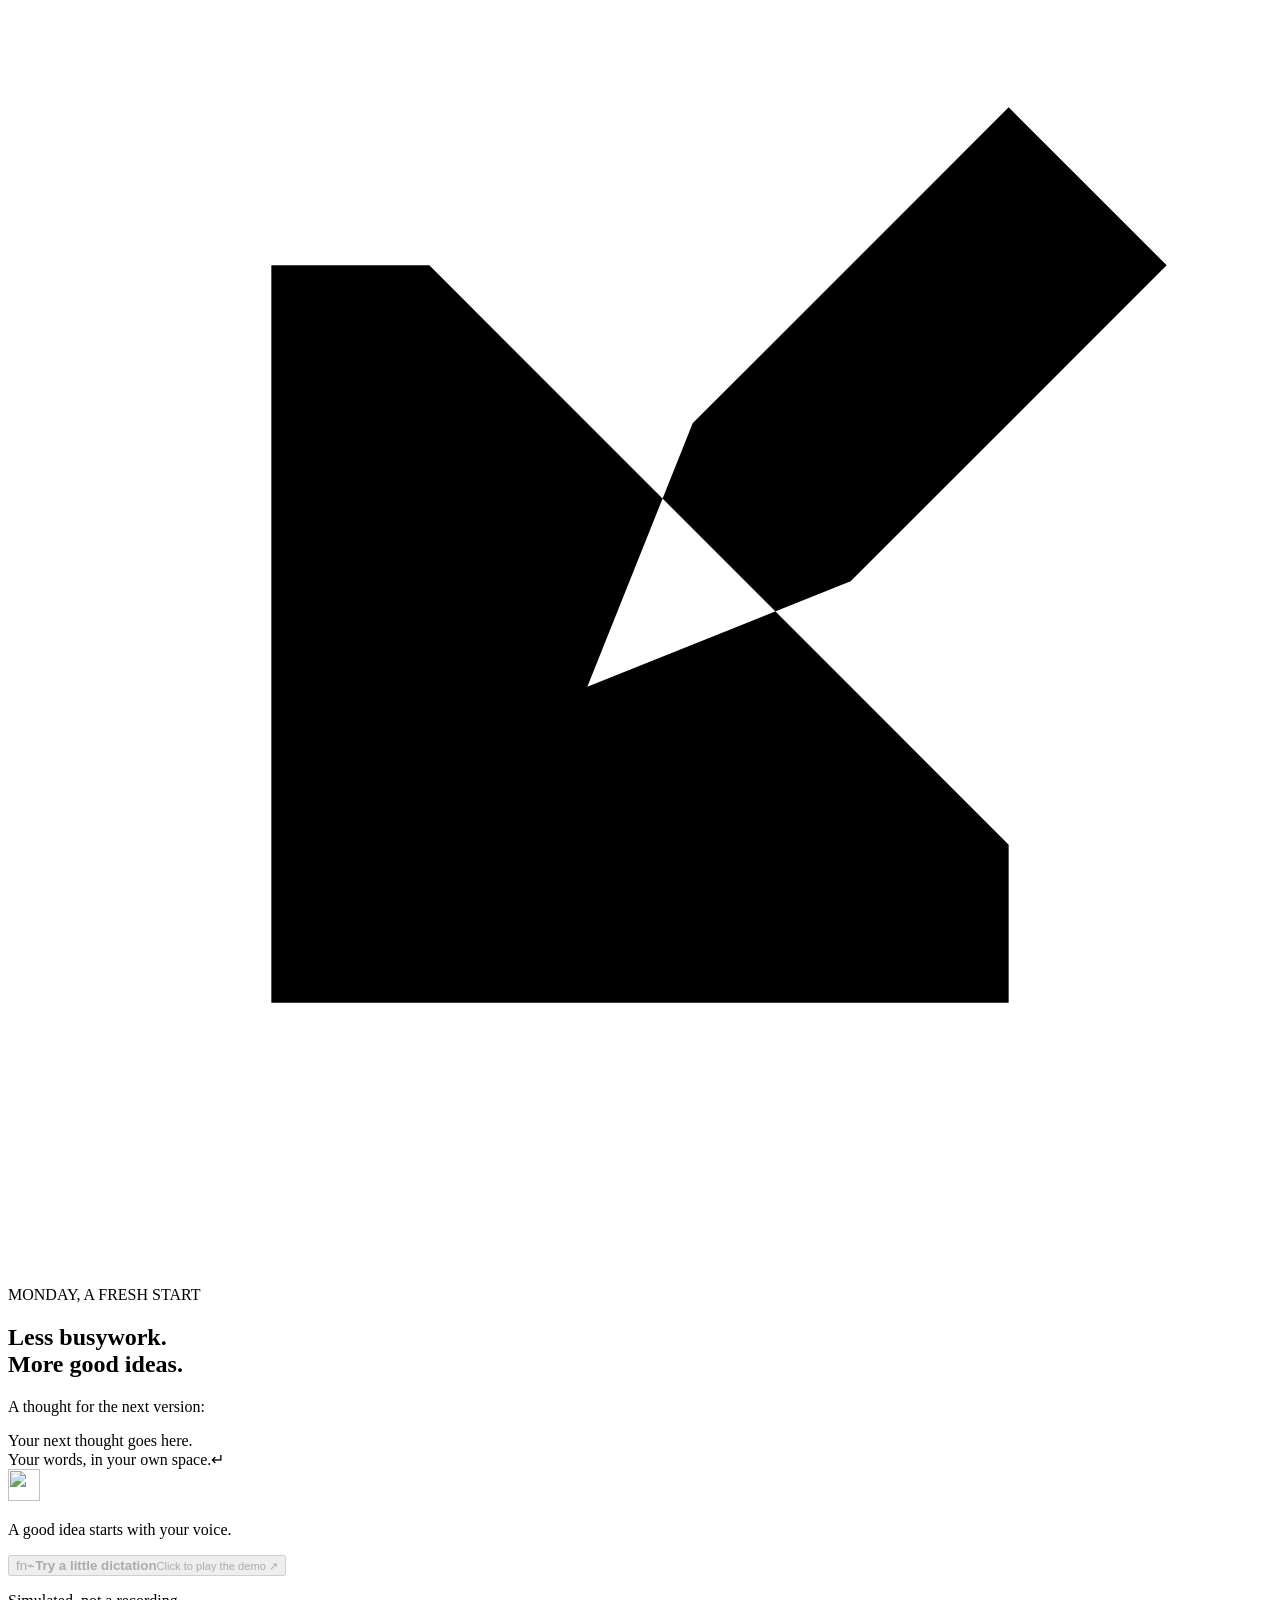
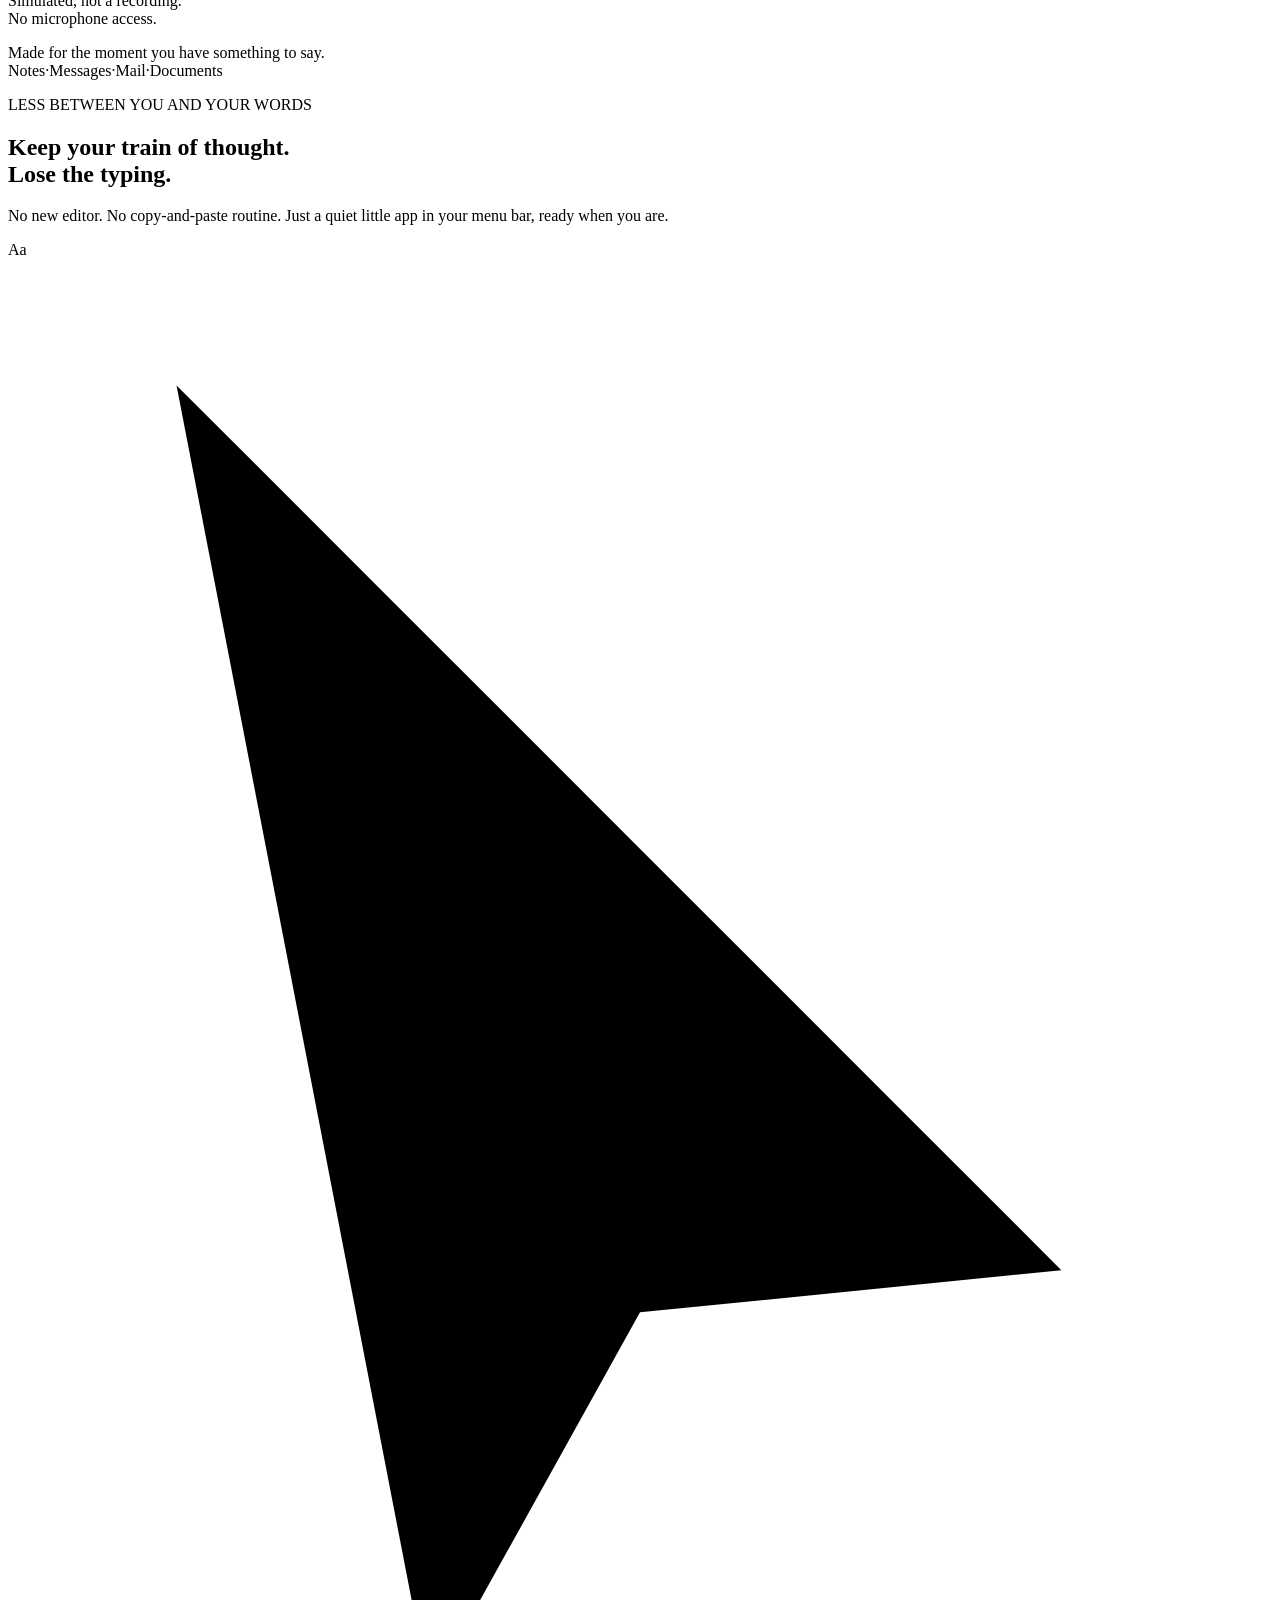
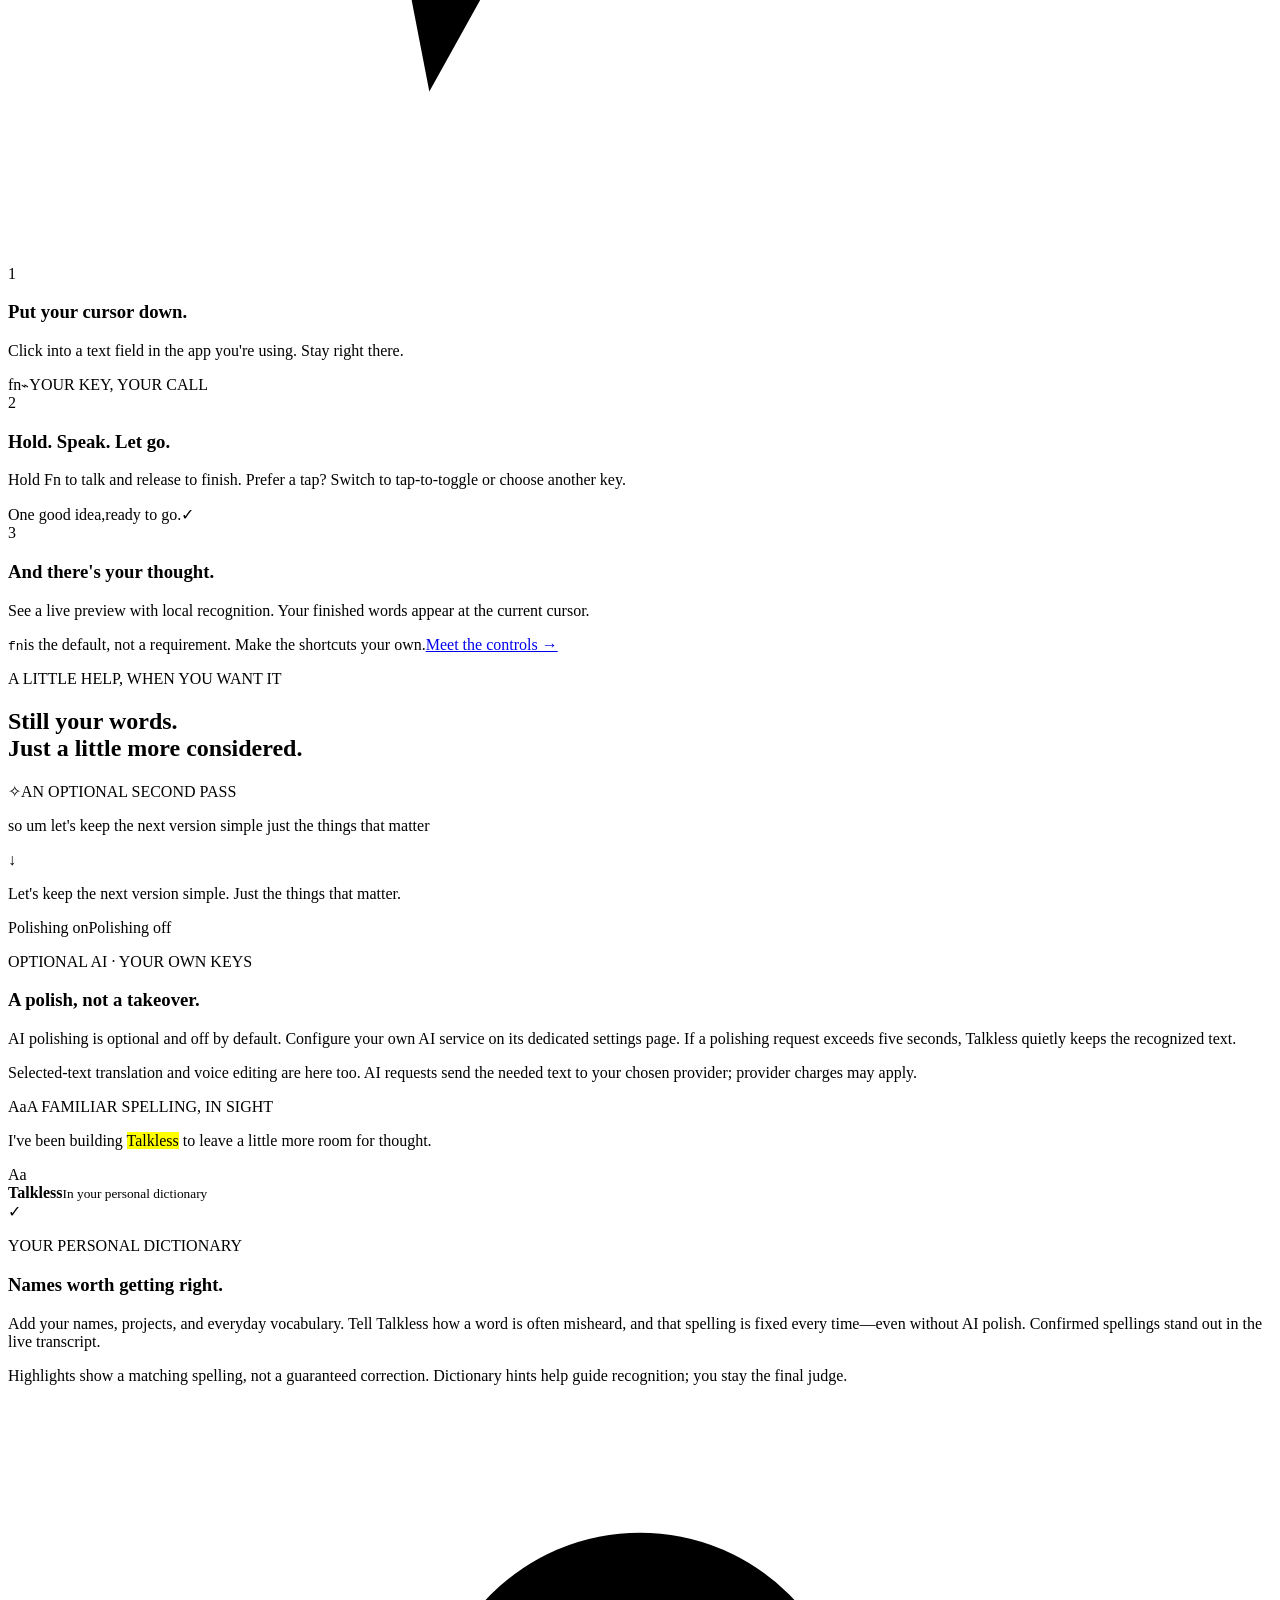
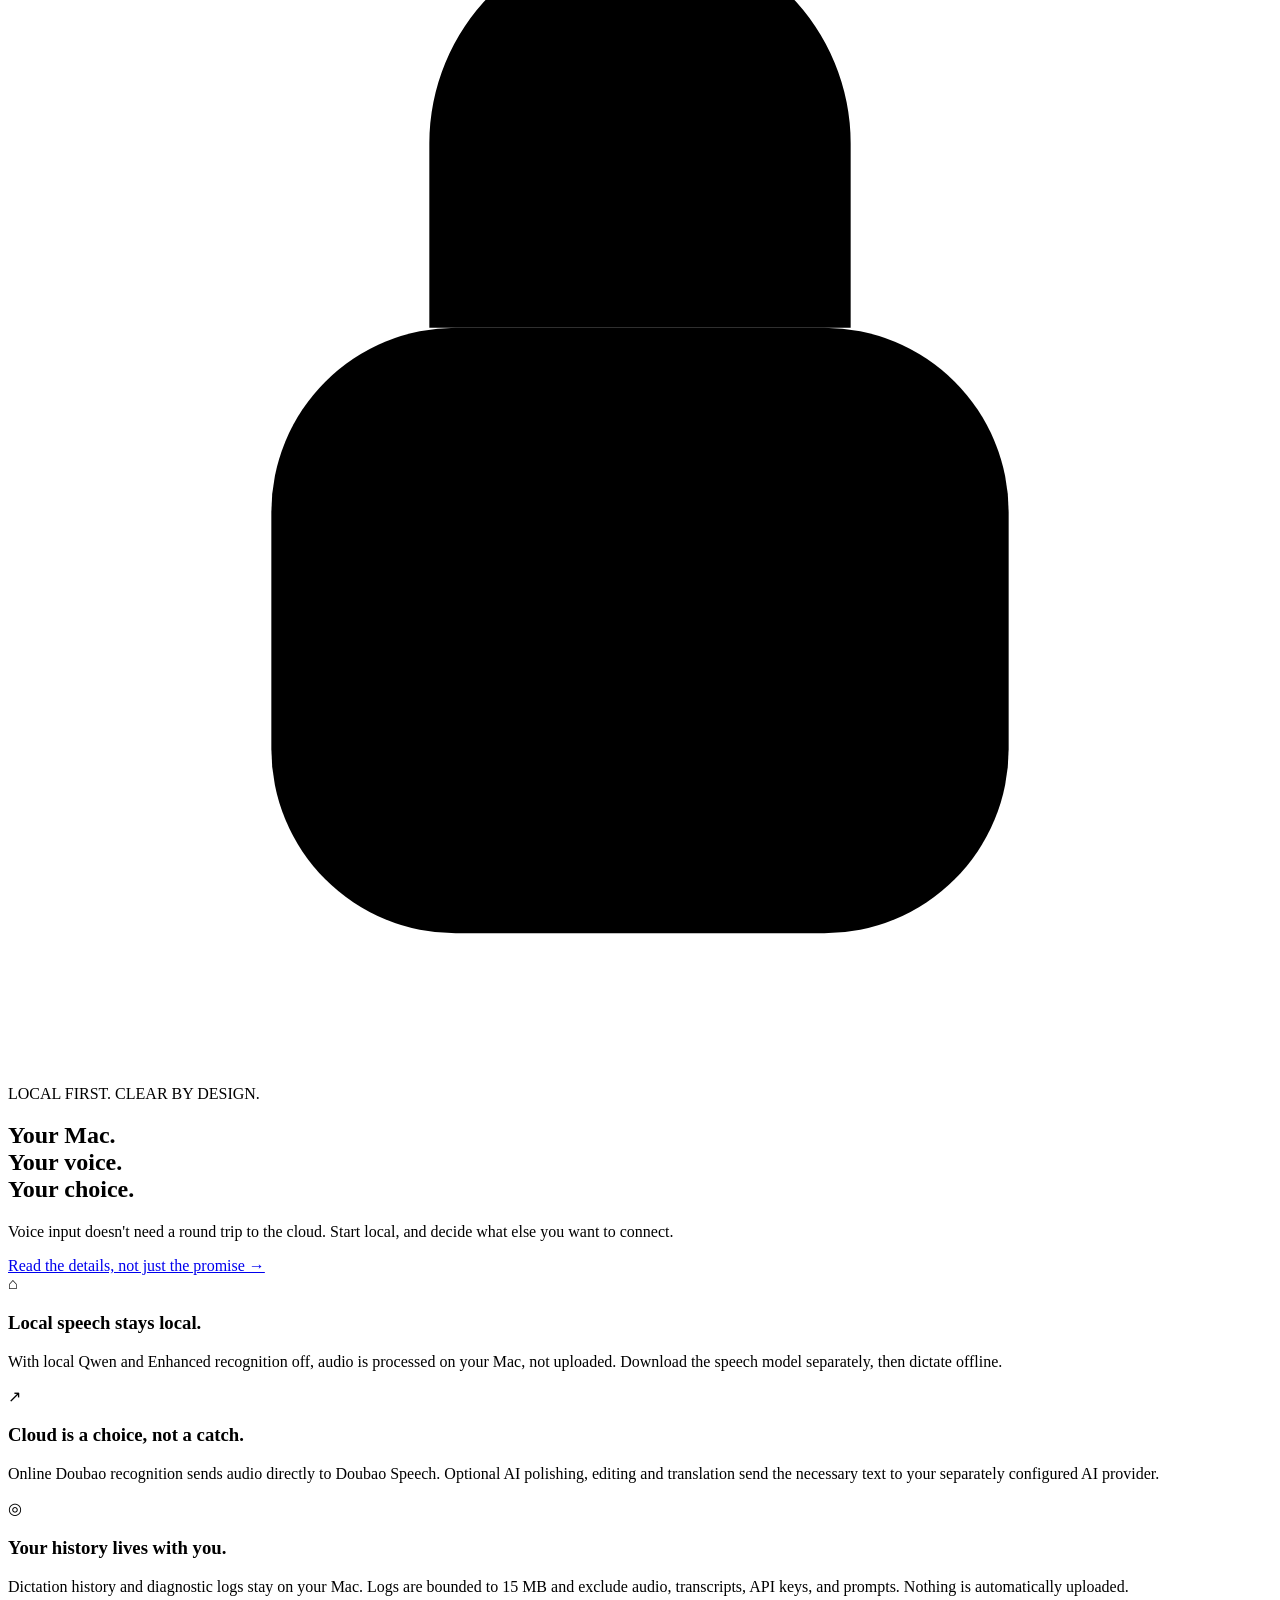
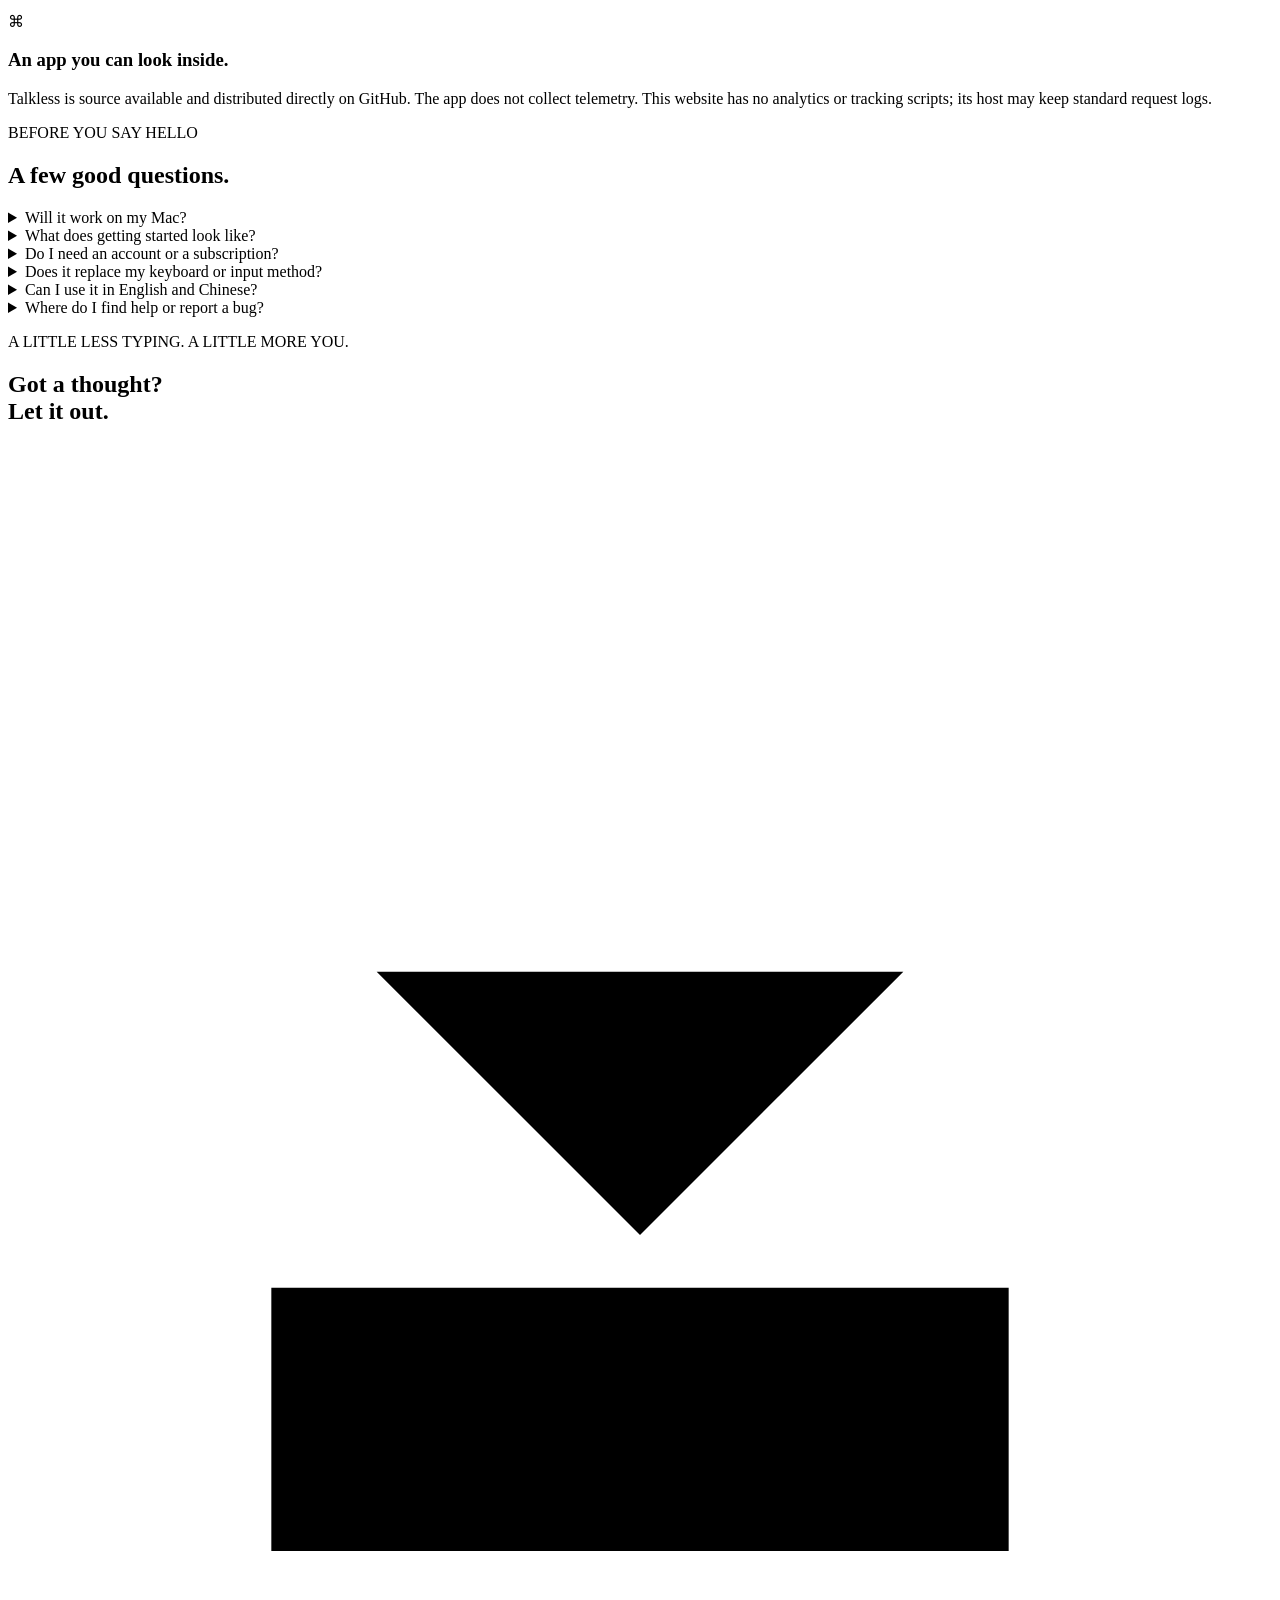
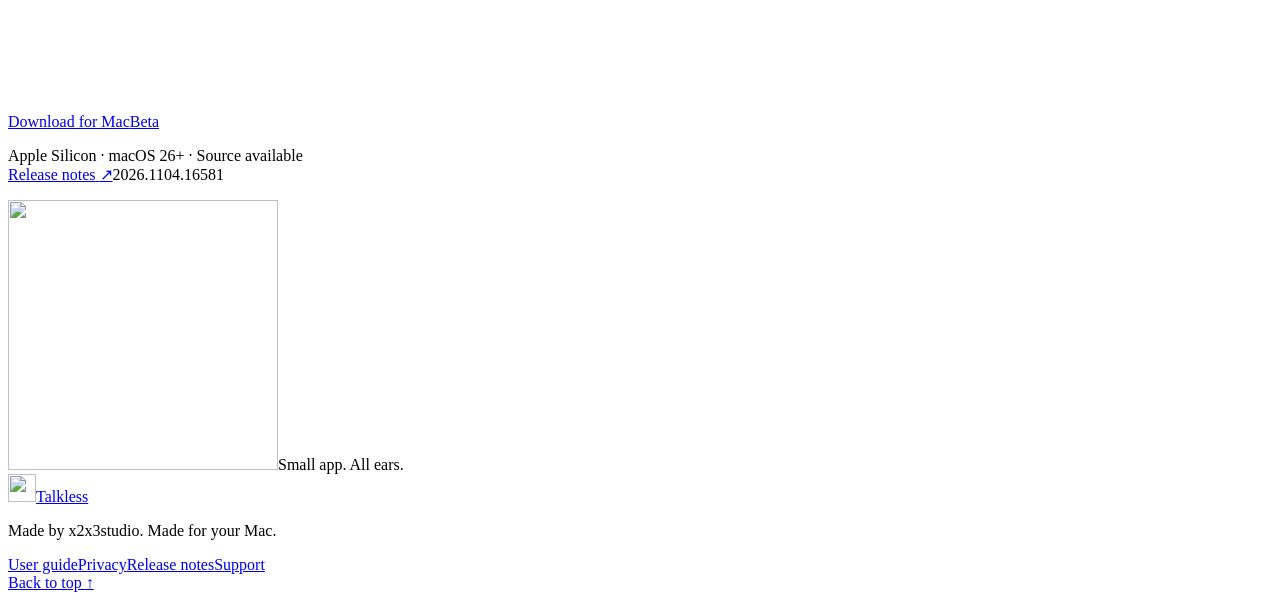
==== commit f14ed7ef: "Refresh website and guides for current settings, Labs and clipboard behavior [skip ci]" ====
--- a/website/public/index.html
+++ b/website/public/index.html
@@ -84,7 +84,7 @@
       <div class="feature-grid">
         <article class="feature-card ai-card">
           <div class="feature-visual polish-visual"><div class="visual-label"><span class="mini-spark" aria-hidden="true">✧</span><span data-i18n="ai.exampleLabel">AN OPTIONAL SECOND PASS</span></div><p class="rough-text" data-i18n="ai.before">so um let's keep the next version simple just the things that matter</p><span class="edit-arrow" aria-hidden="true">↓</span><p class="clean-text" data-i18n="ai.after">Let's keep the next version simple. Just the things that matter.</p><div class="choice-tags"><span data-i18n="ai.use">Polishing on</span><span data-i18n="ai.skip">Polishing off</span></div></div>
-          <div class="feature-copy"><p class="eyebrow" data-i18n="ai.tag">OPTIONAL AI · YOUR OWN KEYS</p><h3 data-i18n="ai.title">A polish, not a takeover.</h3><p data-i18n="ai.body">Keep the original, or ask AI to tidy it up. Polishing is off by default; turn it on once and every dictation is cleaned up.</p><p class="feature-footnote" data-i18n="ai.note">Selected-text translation and voice editing are here too. AI requests send the needed text to your chosen provider; provider charges may apply.</p></div>
+          <div class="feature-copy"><p class="eyebrow" data-i18n="ai.tag">OPTIONAL AI · YOUR OWN KEYS</p><h3 data-i18n="ai.title">A polish, not a takeover.</h3><p data-i18n="ai.body">AI polishing is optional and off by default. Configure your own AI service on its dedicated settings page. If a polishing request exceeds five seconds, Talkless quietly keeps the recognized text.</p><p class="feature-footnote" data-i18n="ai.note">Selected-text translation and voice editing are here too. AI requests send the needed text to your chosen provider; provider charges may apply.</p></div>
         </article>
         <article class="feature-card dictionary-card">
           <div class="feature-visual dictionary-visual"><div class="visual-label"><span class="dictionary-symbol" aria-hidden="true">Aa</span><span data-i18n="dictionary.exampleLabel">A FAMILIAR SPELLING, IN SIGHT</span></div><p class="dictionary-sentence"><span data-i18n="dictionary.before">I've been building </span><mark>Talkless</mark><span data-i18n="dictionary.after"> to leave a little more room for thought.</span></p><div class="dictionary-entry"><span class="entry-icon" aria-hidden="true">Aa</span><div><strong>Talkless</strong><small data-i18n="dictionary.saved">In your personal dictionary</small></div><span class="entry-check" aria-hidden="true">✓</span></div></div>
@@ -96,7 +96,7 @@
     <section class="privacy-section section-space" id="privacy" aria-labelledby="privacy-title"><div class="wrap privacy-grid">
       <div class="privacy-intro"><div class="privacy-emblem" aria-hidden="true"><svg viewBox="0 0 48 48"><rect x="10" y="20" width="28" height="23" rx="7"/><path d="M16 20v-7a8 8 0 0 1 16 0v7M24 29v5"/></svg></div><p class="eyebrow" data-i18n="privacy.eyebrow">LOCAL FIRST. CLEAR BY DESIGN.</p><h2 id="privacy-title" data-i18n="privacy.title">Your Mac.<br>Your voice.<br>Your choice.</h2><p data-i18n="privacy.intro">Voice input doesn't need a round trip to the cloud. Start local, and decide what else you want to connect.</p><a class="text-link" href="/privacy" data-site-link data-i18n="privacy.link">Read the details, not just the promise →</a></div>
       <div class="privacy-facts">
-        <article><span class="fact-icon" aria-hidden="true">⌂</span><div><h3 data-i18n="privacy.local.title">Local speech stays local.</h3><p data-i18n="privacy.local.body">With local Qwen recognition, audio is processed on your Mac, not uploaded. Download the speech model separately, then dictate offline.</p></div></article>
+        <article><span class="fact-icon" aria-hidden="true">⌂</span><div><h3 data-i18n="privacy.local.title">Local speech stays local.</h3><p data-i18n="privacy.local.body">With local Qwen and Enhanced recognition off, audio is processed on your Mac, not uploaded. Download the speech model separately, then dictate offline.</p></div></article>
         <article><span class="fact-icon" aria-hidden="true">↗</span><div><h3 data-i18n="privacy.cloud.title">Cloud is a choice, not a catch.</h3><p data-i18n="privacy.cloud.body">Online Doubao recognition sends audio directly to Doubao Speech. Optional AI polishing, editing and translation send the necessary text to your separately configured AI provider.</p></div></article>
         <article><span class="fact-icon" aria-hidden="true">◎</span><div><h3 data-i18n="privacy.history.title">Your history lives with you.</h3><p data-i18n="privacy.history.body">Dictation history and diagnostic logs stay on your Mac. Logs are bounded to 15 MB and exclude audio, transcripts, API keys, and prompts. Nothing is automatically uploaded.</p></div></article>
         <article><span class="fact-icon" aria-hidden="true">⌘</span><div><h3 data-i18n="privacy.open.title">An app you can look inside.</h3><p data-i18n="privacy.open.body">Talkless is source available and distributed directly on GitHub. The app does not collect telemetry. This website has no analytics or tracking scripts; its host may keep standard request logs.</p></div></article>
@@ -105,14 +105,14 @@
 
     <section class="faq-section wrap section-space" id="questions" aria-labelledby="faq-title"><div class="section-heading"><p class="eyebrow" data-i18n="faq.eyebrow">BEFORE YOU SAY HELLO</p><h2 id="faq-title" data-i18n="faq.title">A few good questions.</h2></div><div class="faq-list">
       <details><summary data-i18n="faq.mac.q">Will it work on my Mac?</summary><p data-i18n="faq.mac.a">Talkless requires an Apple Silicon Mac running macOS 26 or later. Intel Macs and older macOS versions aren't supported. The current release is a beta, so expect a few rough edges.</p></details>
-      <details><summary data-i18n="faq.setup.q">What does getting started look like?</summary><p data-i18n="faq.setup.a">Download the DMG, drag Talkless into Applications, and open it. The setup guide walks you through Microphone and Accessibility permissions. Then download the local speech model in Settings → Speech recognition. AI setup is entirely optional.</p></details>
+      <details><summary data-i18n="faq.setup.q">What does getting started look like?</summary><p data-i18n="faq.setup.a">Install Talkless in Applications. In the setup guide, confirm your microphone first, then choose your dictation key and hold or tap mode. Configure Offline or Doubao in Settings → Voice input. AI polishing is optional and has its own settings page.</p></details>
       <details><summary data-i18n="faq.offline.q">Do I need an account or a subscription?</summary><p data-i18n="faq.offline.a">No Talkless account is required. Local recognition runs on your Mac after the model download, with no hosted Talkless service. If you choose cloud speech or AI features, bring your own provider credentials and check that provider's pricing and privacy policy.</p></details>
       <details><summary data-i18n="faq.apps.q">Does it replace my keyboard or input method?</summary><p data-i18n="faq.apps.a">Neither. Talkless lives in the menu bar and inserts text into the field you're using. Keep that field focused until the result arrives. Some apps restrict text insertion or access to selected text; the user guide explains the controls and limitations.</p></details>
       <details><summary data-i18n="faq.language.q">Can I use it in English and Chinese?</summary><p data-i18n="faq.language.a">The app interface supports English and Simplified Chinese. Recognition language support depends on your selected speech engine and model. Optional AI translation and output language settings are separate from the interface language.</p></details>
       <details><summary data-i18n="faq.help.q">Where do I find help or report a bug?</summary><p><span data-i18n="faq.help.a">Start with the user guide for setup and shortcuts. Our support page covers common problems and what to include when reporting a bug.</span> <a href="/guide" data-site-link data-i18n="faq.help.guide">User guide →</a> <a href="/support" data-site-link data-i18n="faq.help.issues">Get help →</a></p></details>
     </div></section>
 
-    <section class="download-section wrap" id="download" aria-labelledby="download-title"><div class="download-panel"><div><p class="eyebrow" data-i18n="closing.eyebrow">A LITTLE LESS TYPING. A LITTLE MORE YOU.</p><h2 id="download-title" data-i18n="closing.title">Got a thought?<br>Let it out.</h2><a class="button button-white download-link" href="/download"><svg viewBox="0 0 24 24" aria-hidden="true"><path d="M12 3v12m-5-5 5 5 5-5M5 16v5h14v-5"/></svg><span data-i18n="download.label">Download for Mac</span><span class="button-tag">Beta</span></a><p class="closing-meta"><span data-i18n="download.requirements">Apple Silicon · macOS 26+ · Source available</span><br><a href="/updates" data-site-link data-release-notes><span data-i18n="closing.release">Release notes</span> <span aria-hidden="true">↗</span></a><span class="release-version" id="release-version" data-release-version>2026.1031.40954</span></p></div><div class="closing-pip" aria-hidden="true"><img src="/assets/pip.svg" alt="" width="270" height="270"><span class="pip-caption" data-i18n="closing.pip">Small app. All ears.</span></div></div></section>
+    <section class="download-section wrap" id="download" aria-labelledby="download-title"><div class="download-panel"><div><p class="eyebrow" data-i18n="closing.eyebrow">A LITTLE LESS TYPING. A LITTLE MORE YOU.</p><h2 id="download-title" data-i18n="closing.title">Got a thought?<br>Let it out.</h2><a class="button button-white download-link" href="/download"><svg viewBox="0 0 24 24" aria-hidden="true"><path d="M12 3v12m-5-5 5 5 5-5M5 16v5h14v-5"/></svg><span data-i18n="download.label">Download for Mac</span><span class="button-tag">Beta</span></a><p class="closing-meta"><span data-i18n="download.requirements">Apple Silicon · macOS 26+ · Source available</span><br><a href="/updates" data-site-link data-release-notes><span data-i18n="closing.release">Release notes</span> <span aria-hidden="true">↗</span></a><span class="release-version" id="release-version" data-release-version>2026.1104.16581</span></p></div><div class="closing-pip" aria-hidden="true"><img src="/assets/pip.svg" alt="" width="270" height="270"><span class="pip-caption" data-i18n="closing.pip">Small app. All ears.</span></div></div></section>
   </main>
 
   <footer class="site-footer wrap"><div><a class="brand" href="#"><img src="/assets/pip.svg" alt="" width="28" height="28"><span>Talkless</span></a><p data-i18n="footer.note">Made by x2x3studio. Made for your Mac.</p></div><nav aria-label="Footer navigation" data-i18n-aria="footer.nav"><a href="/guide" data-site-link data-i18n="footer.guide">User guide</a><a href="/privacy" data-site-link data-i18n="nav.privacy">Privacy</a><a href="/updates" data-site-link data-i18n="closing.release">Release notes</a><a href="/support" data-site-link data-i18n="nav.support">Support</a></nav><a class="back-top" href="#" data-i18n="footer.top">Back to top ↑</a></footer>
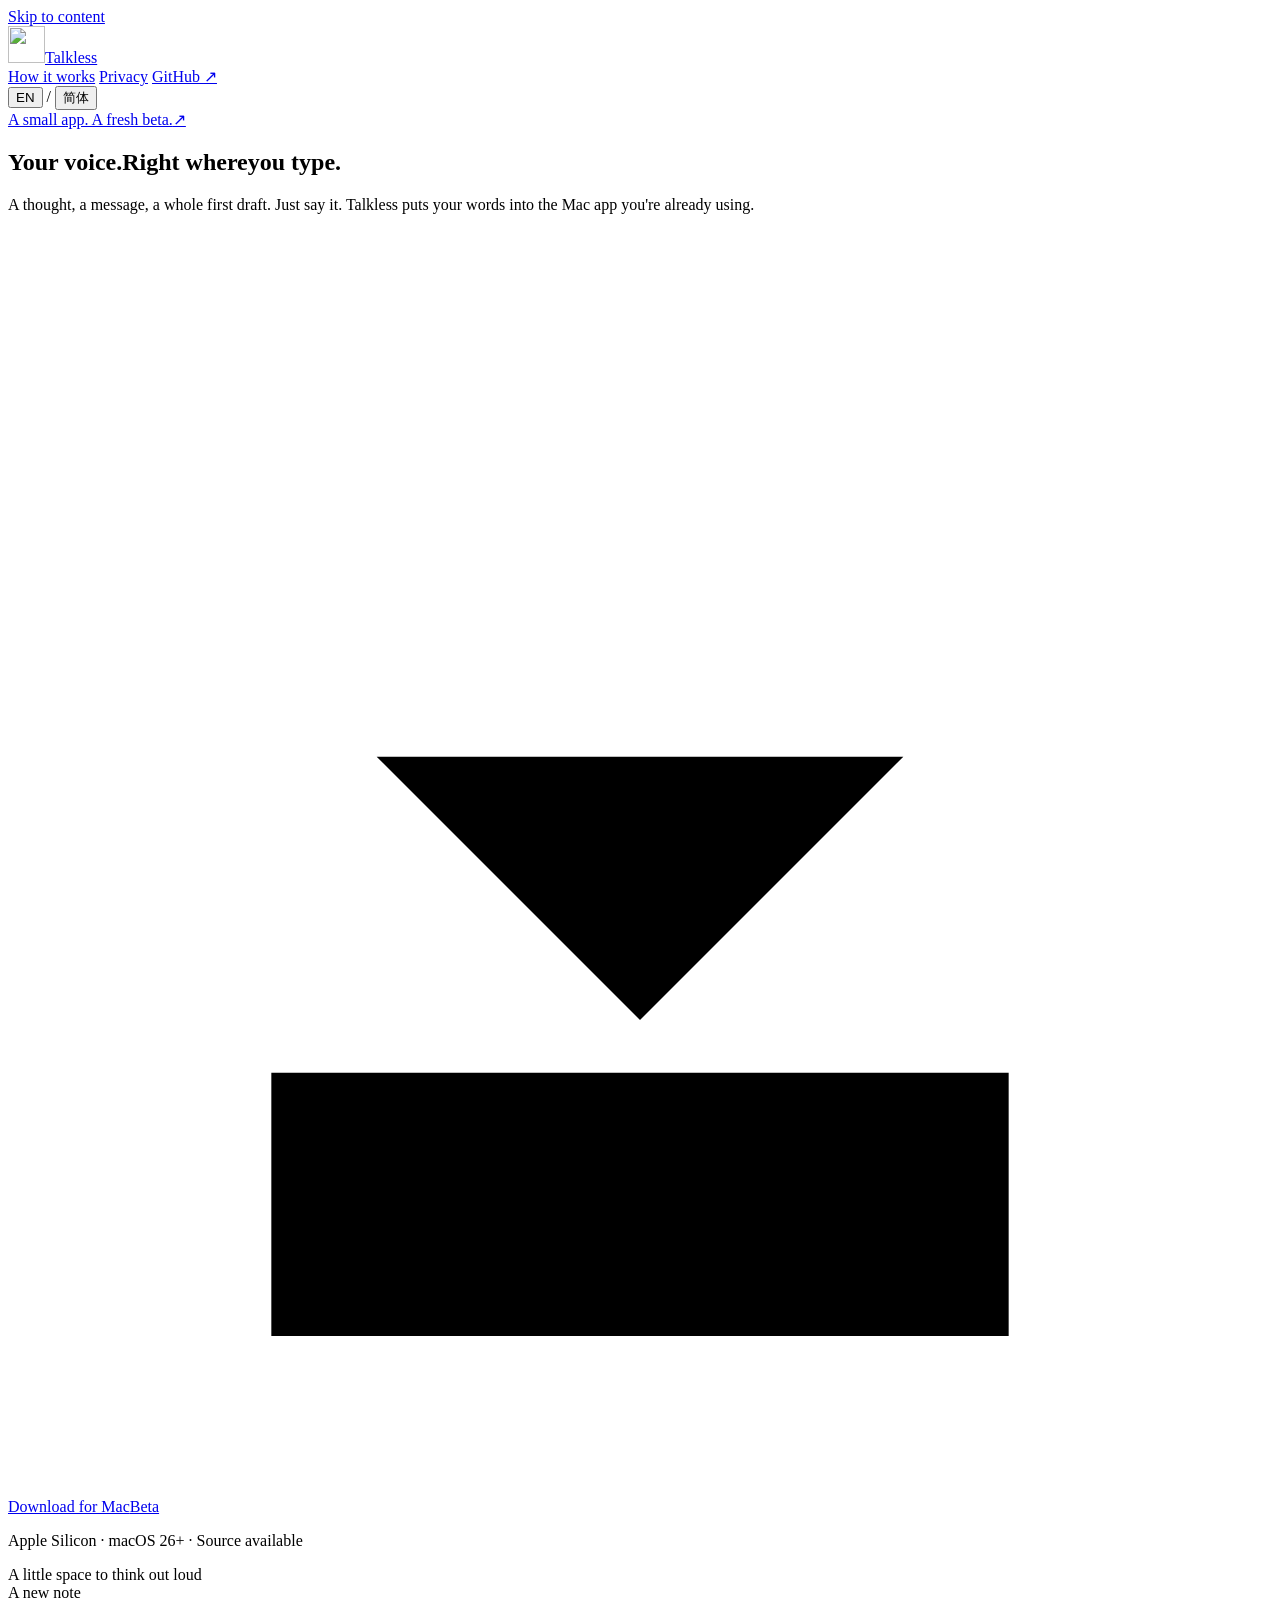
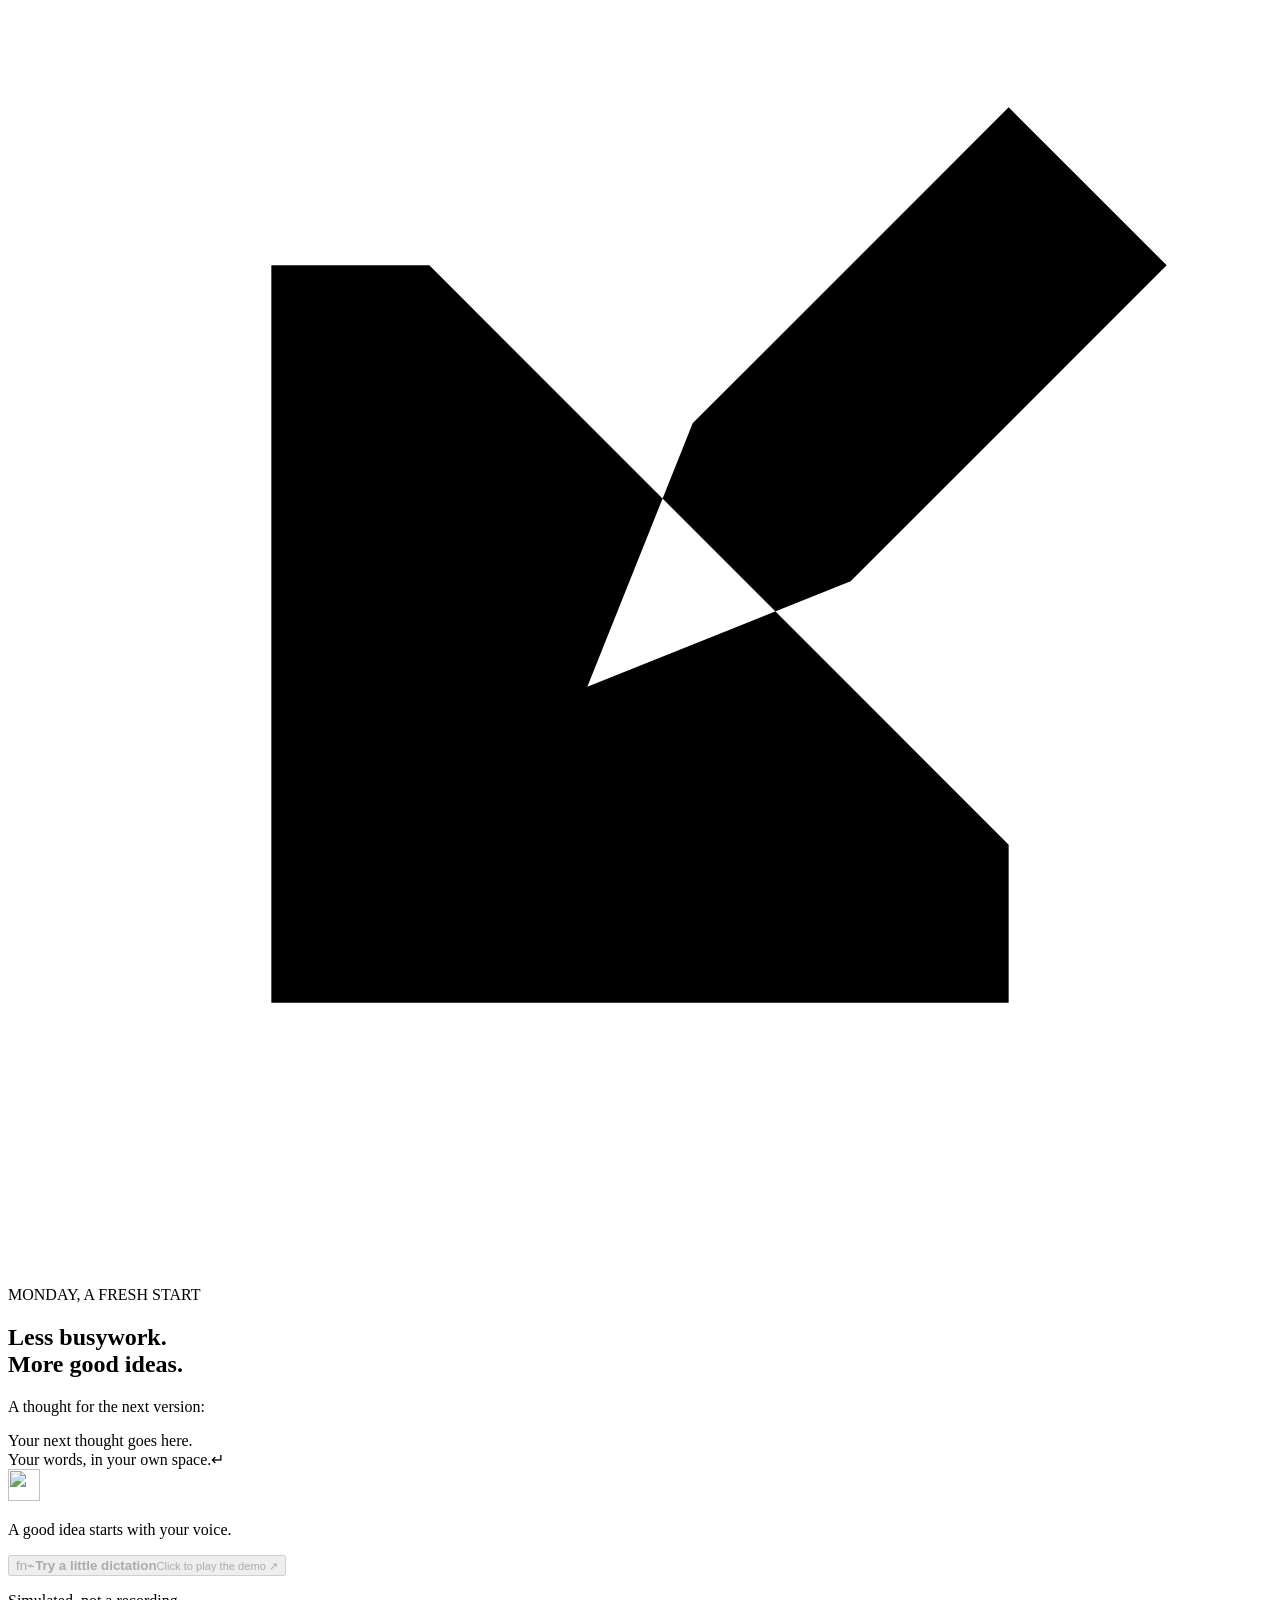
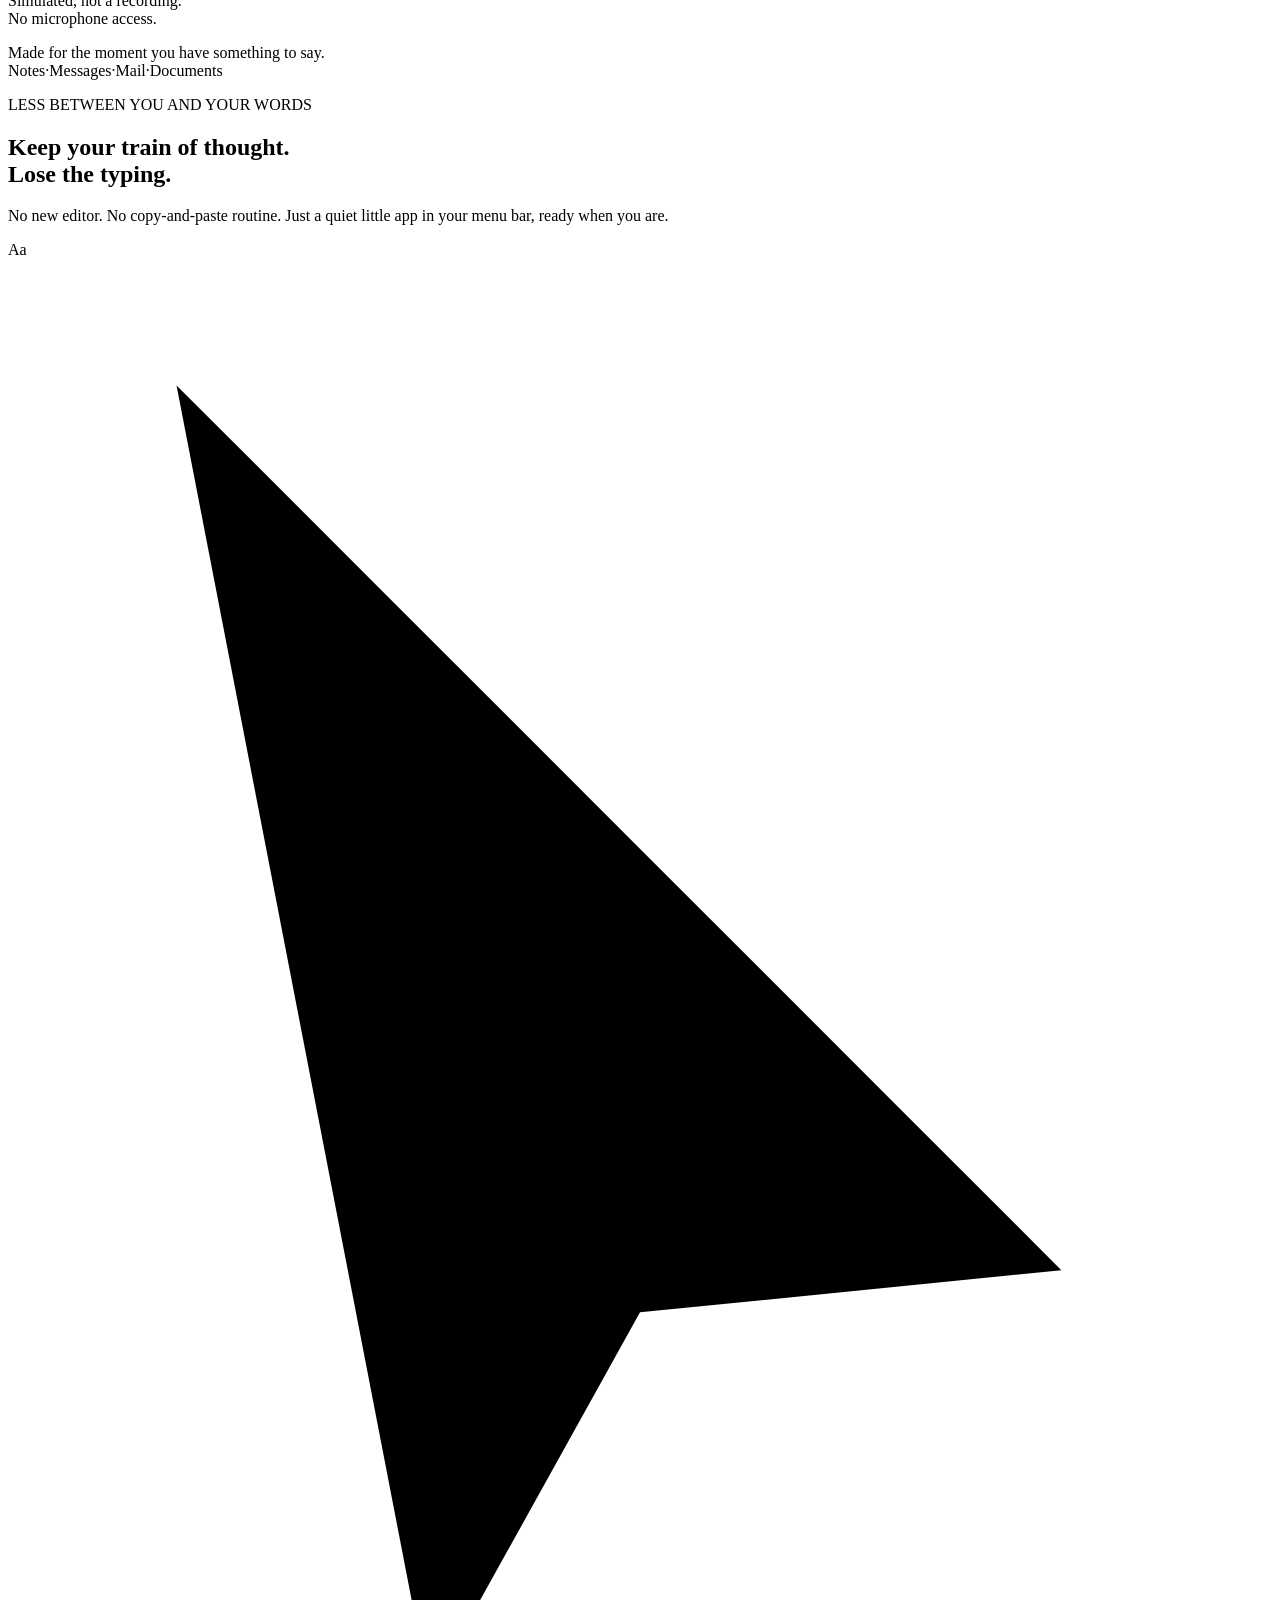
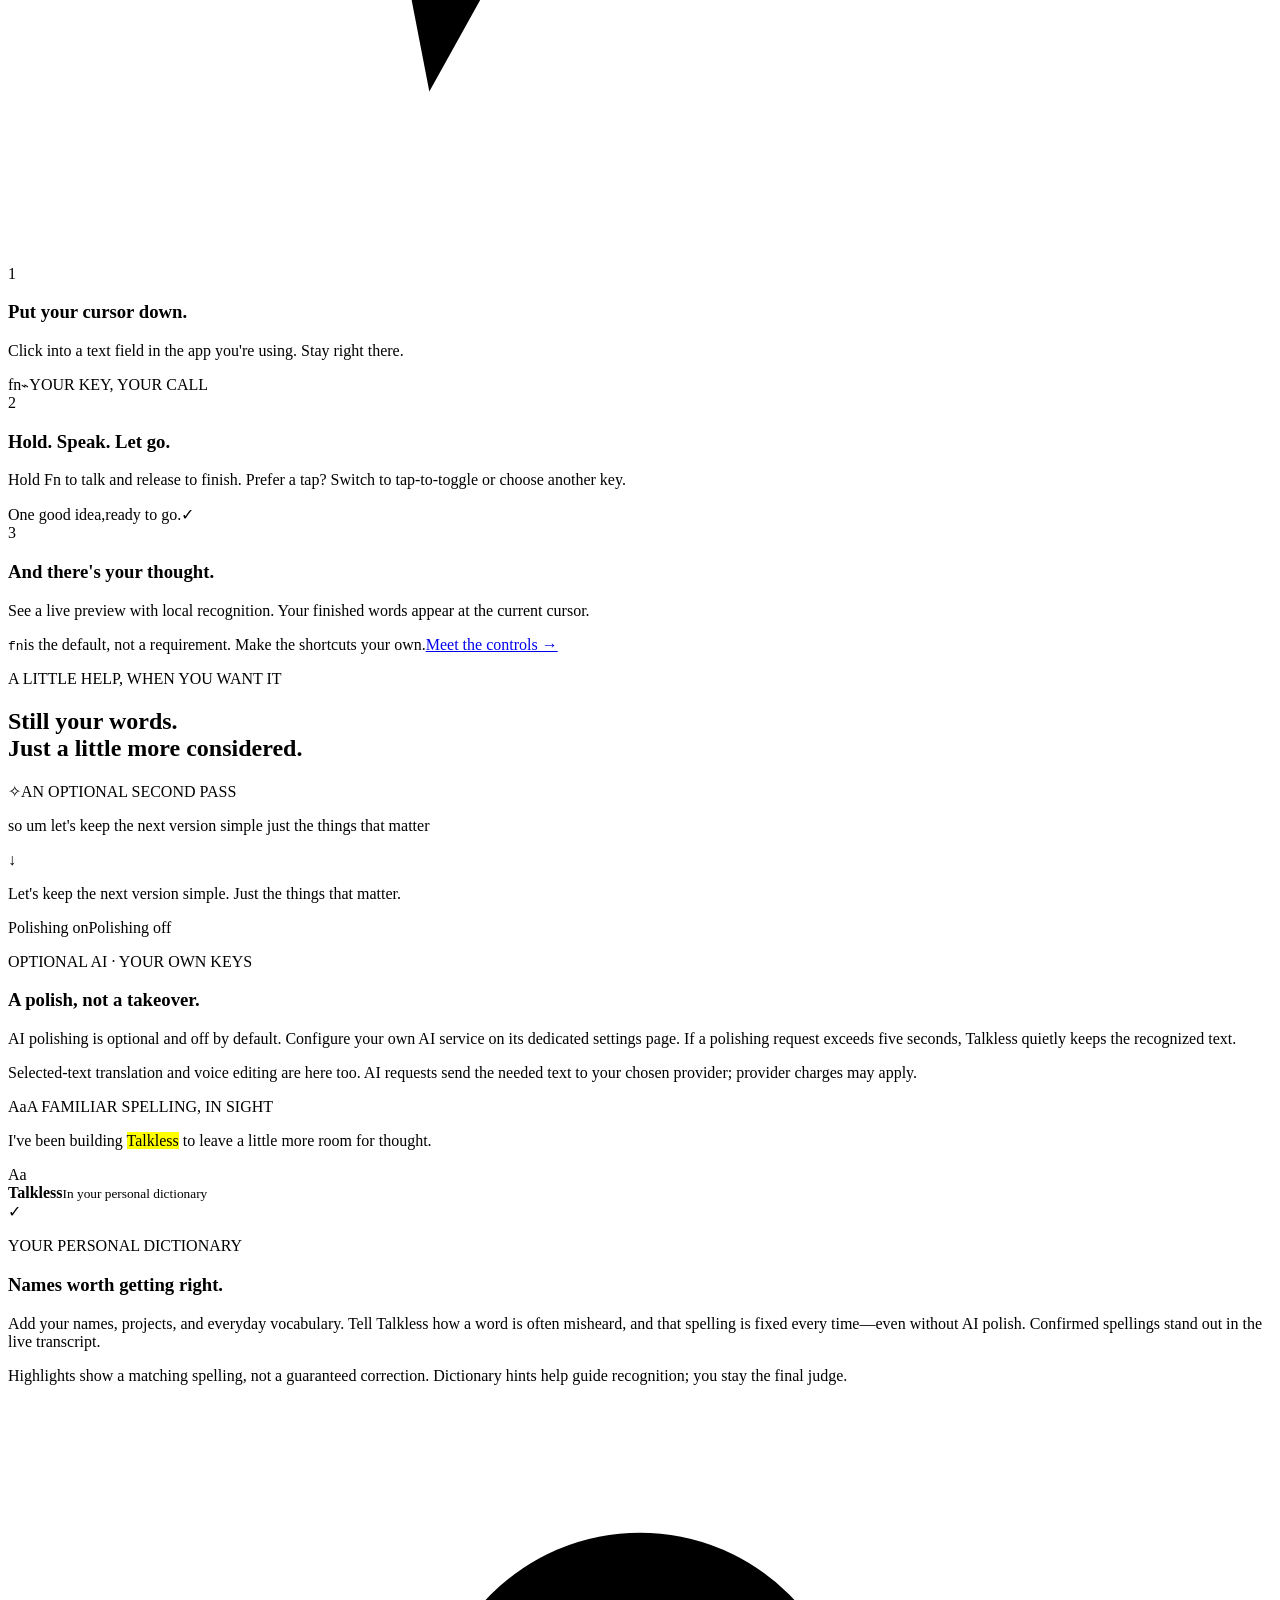
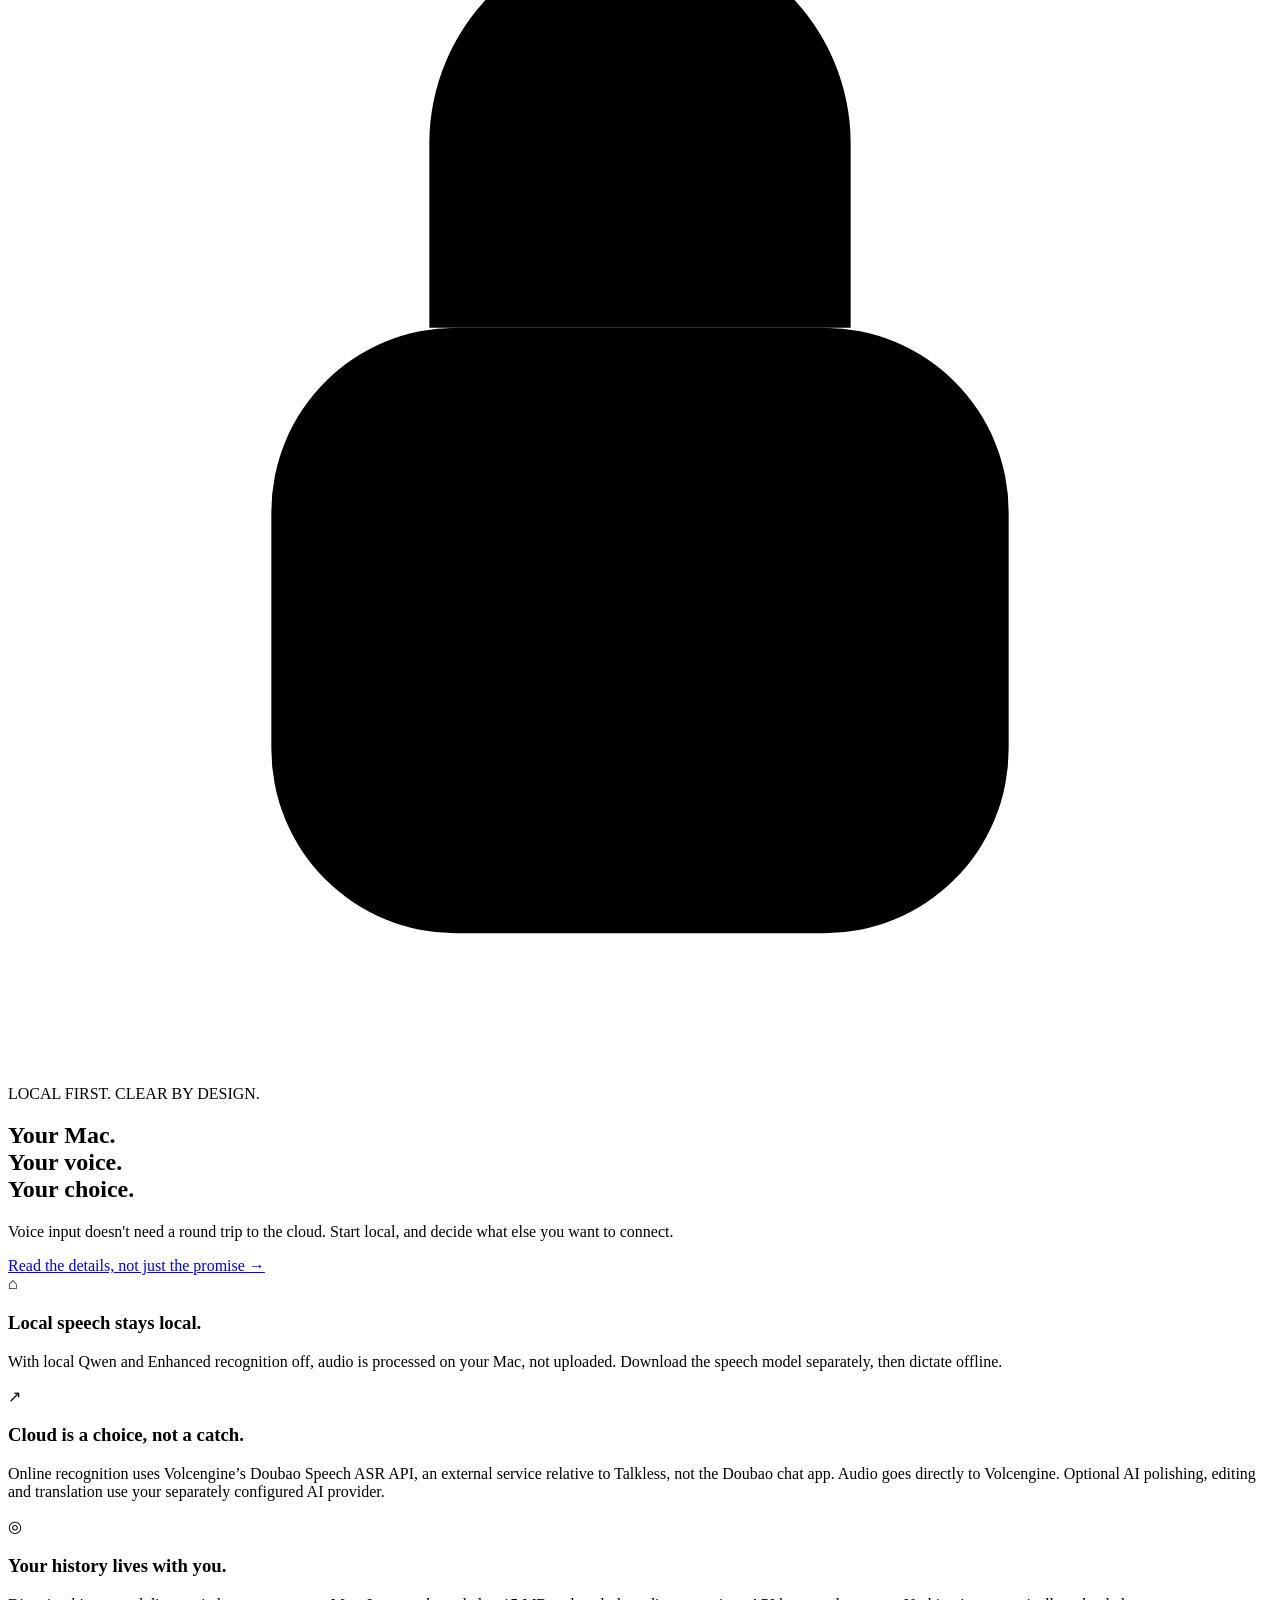
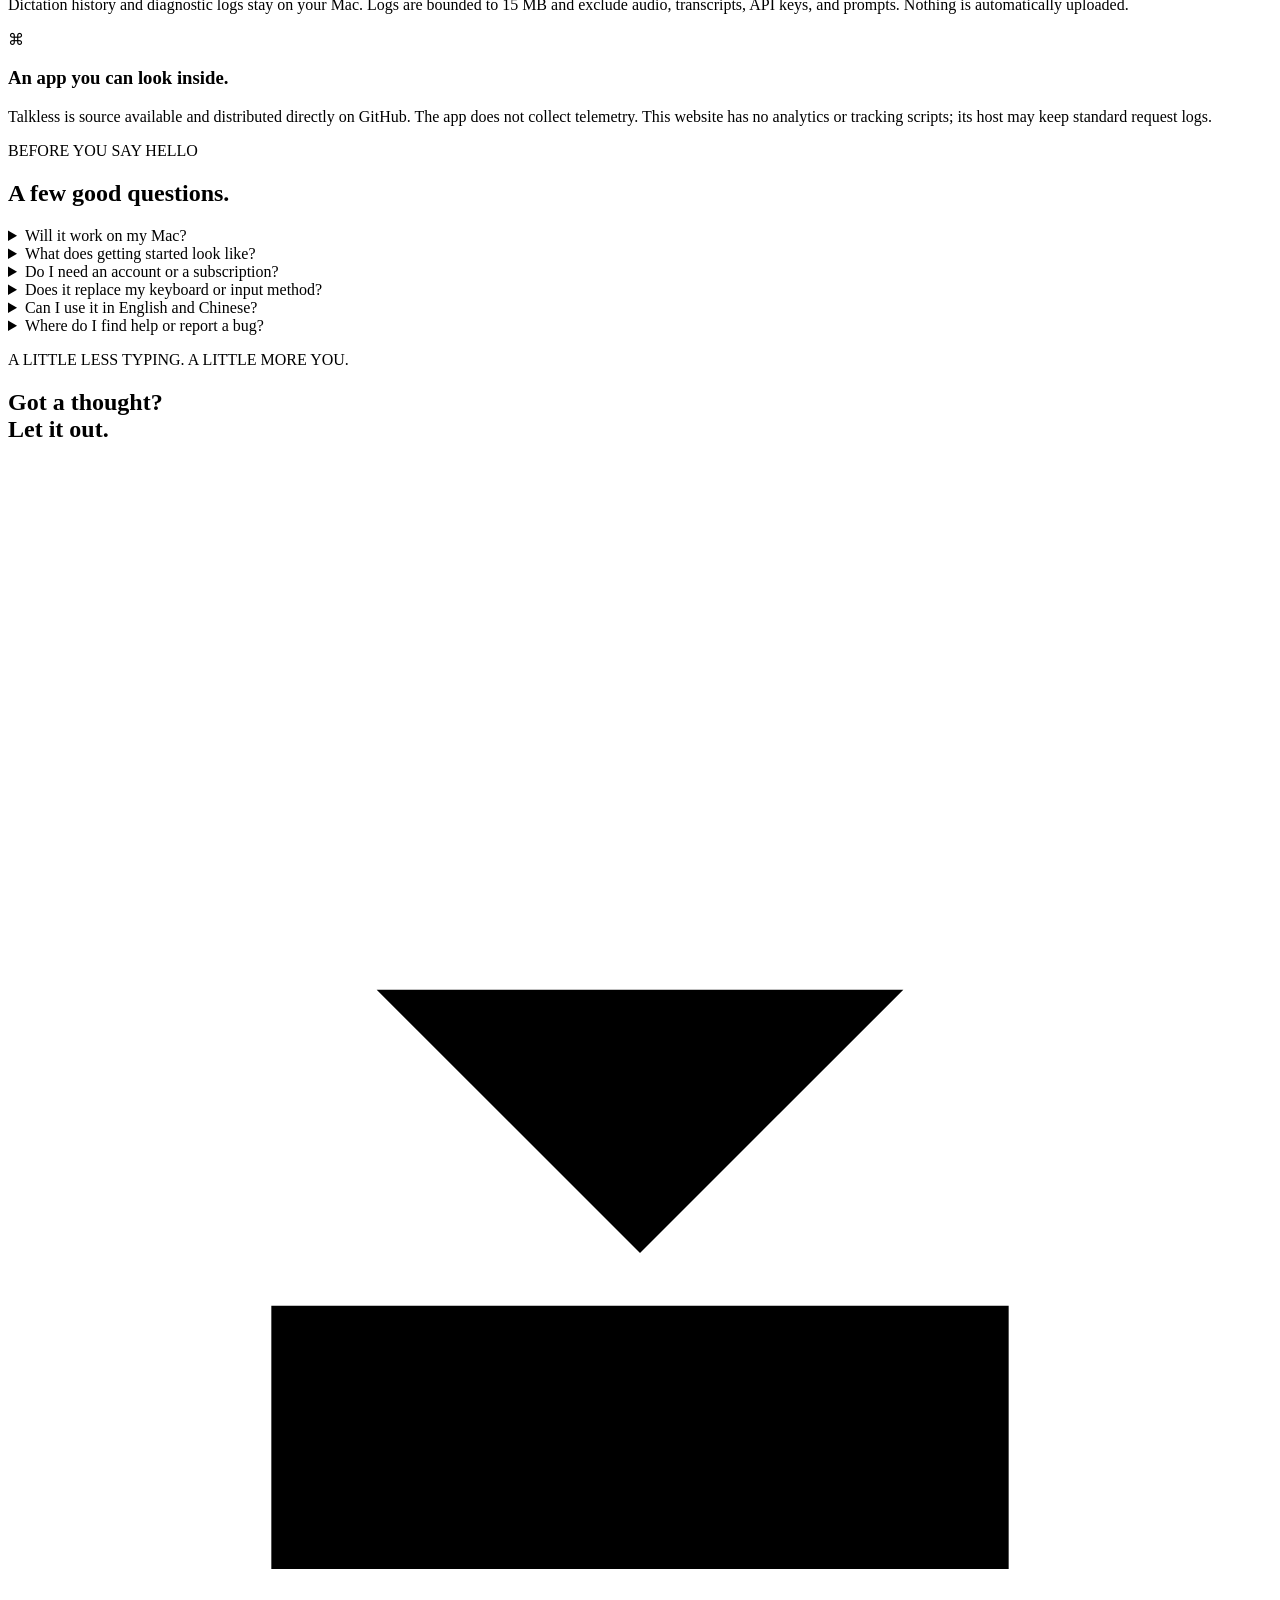
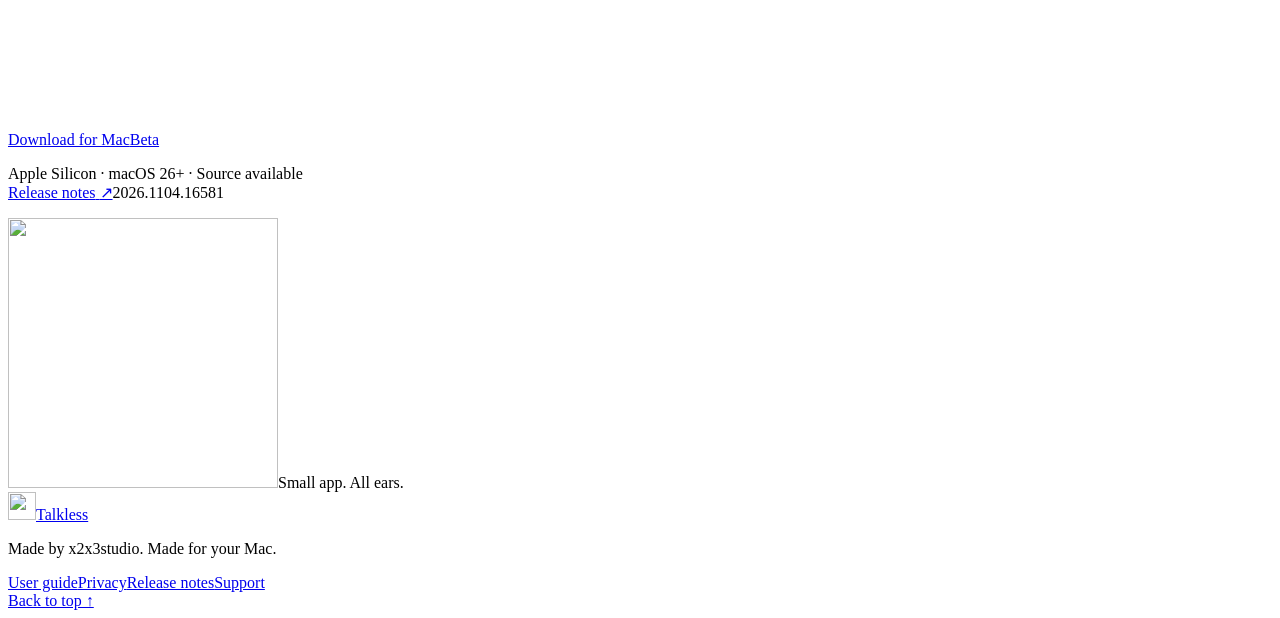
==== commit 72b9fa6c: "Clarify Volcengine Doubao Speech provider and link official agreements [skip ci]" ====
--- a/website/public/index.html
+++ b/website/public/index.html
@@ -97,7 +97,7 @@
       <div class="privacy-intro"><div class="privacy-emblem" aria-hidden="true"><svg viewBox="0 0 48 48"><rect x="10" y="20" width="28" height="23" rx="7"/><path d="M16 20v-7a8 8 0 0 1 16 0v7M24 29v5"/></svg></div><p class="eyebrow" data-i18n="privacy.eyebrow">LOCAL FIRST. CLEAR BY DESIGN.</p><h2 id="privacy-title" data-i18n="privacy.title">Your Mac.<br>Your voice.<br>Your choice.</h2><p data-i18n="privacy.intro">Voice input doesn't need a round trip to the cloud. Start local, and decide what else you want to connect.</p><a class="text-link" href="/privacy" data-site-link data-i18n="privacy.link">Read the details, not just the promise →</a></div>
       <div class="privacy-facts">
         <article><span class="fact-icon" aria-hidden="true">⌂</span><div><h3 data-i18n="privacy.local.title">Local speech stays local.</h3><p data-i18n="privacy.local.body">With local Qwen and Enhanced recognition off, audio is processed on your Mac, not uploaded. Download the speech model separately, then dictate offline.</p></div></article>
-        <article><span class="fact-icon" aria-hidden="true">↗</span><div><h3 data-i18n="privacy.cloud.title">Cloud is a choice, not a catch.</h3><p data-i18n="privacy.cloud.body">Online Doubao recognition sends audio directly to Doubao Speech. Optional AI polishing, editing and translation send the necessary text to your separately configured AI provider.</p></div></article>
+        <article><span class="fact-icon" aria-hidden="true">↗</span><div><h3 data-i18n="privacy.cloud.title">Cloud is a choice, not a catch.</h3><p data-i18n="privacy.cloud.body">Online recognition uses Volcengine’s Doubao Speech ASR API, an external service relative to Talkless, not the Doubao chat app. Audio goes directly to Volcengine. Optional AI polishing, editing and translation use your separately configured AI provider.</p></div></article>
         <article><span class="fact-icon" aria-hidden="true">◎</span><div><h3 data-i18n="privacy.history.title">Your history lives with you.</h3><p data-i18n="privacy.history.body">Dictation history and diagnostic logs stay on your Mac. Logs are bounded to 15 MB and exclude audio, transcripts, API keys, and prompts. Nothing is automatically uploaded.</p></div></article>
         <article><span class="fact-icon" aria-hidden="true">⌘</span><div><h3 data-i18n="privacy.open.title">An app you can look inside.</h3><p data-i18n="privacy.open.body">Talkless is source available and distributed directly on GitHub. The app does not collect telemetry. This website has no analytics or tracking scripts; its host may keep standard request logs.</p></div></article>
       </div>
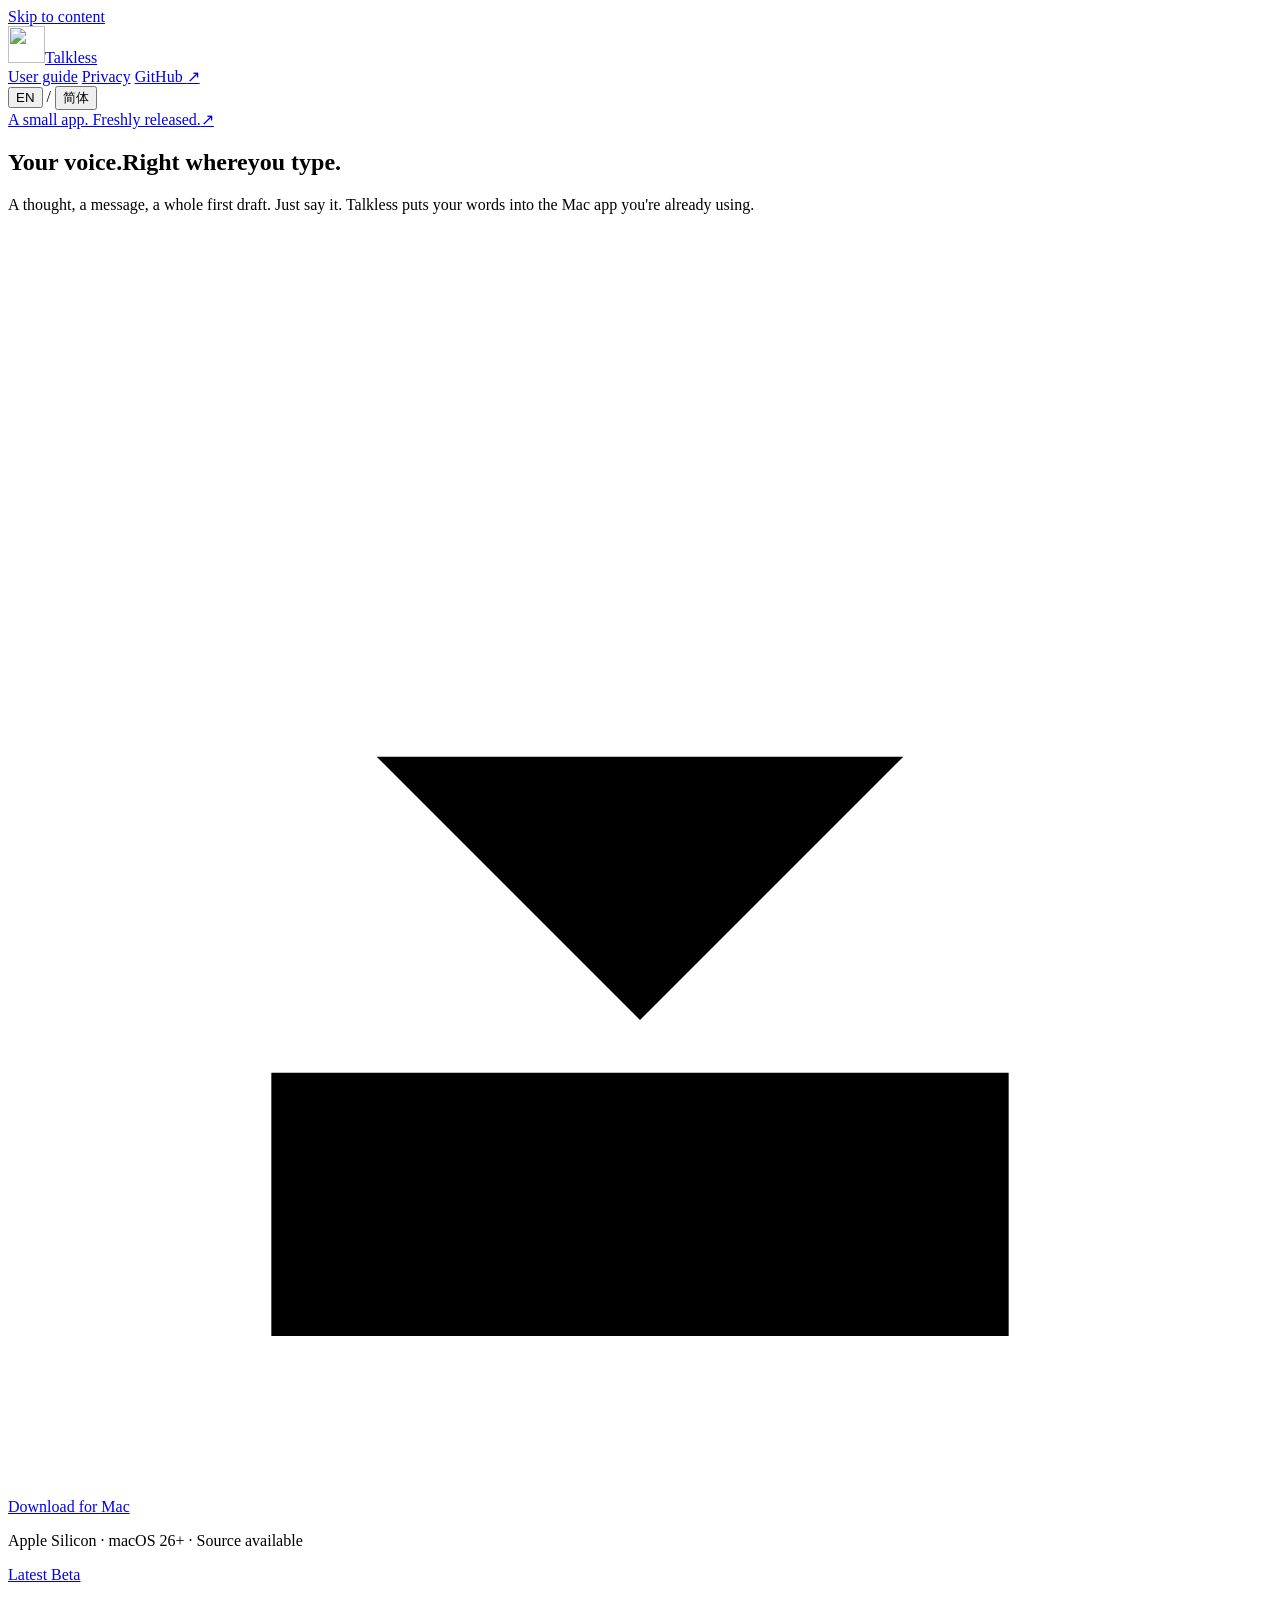
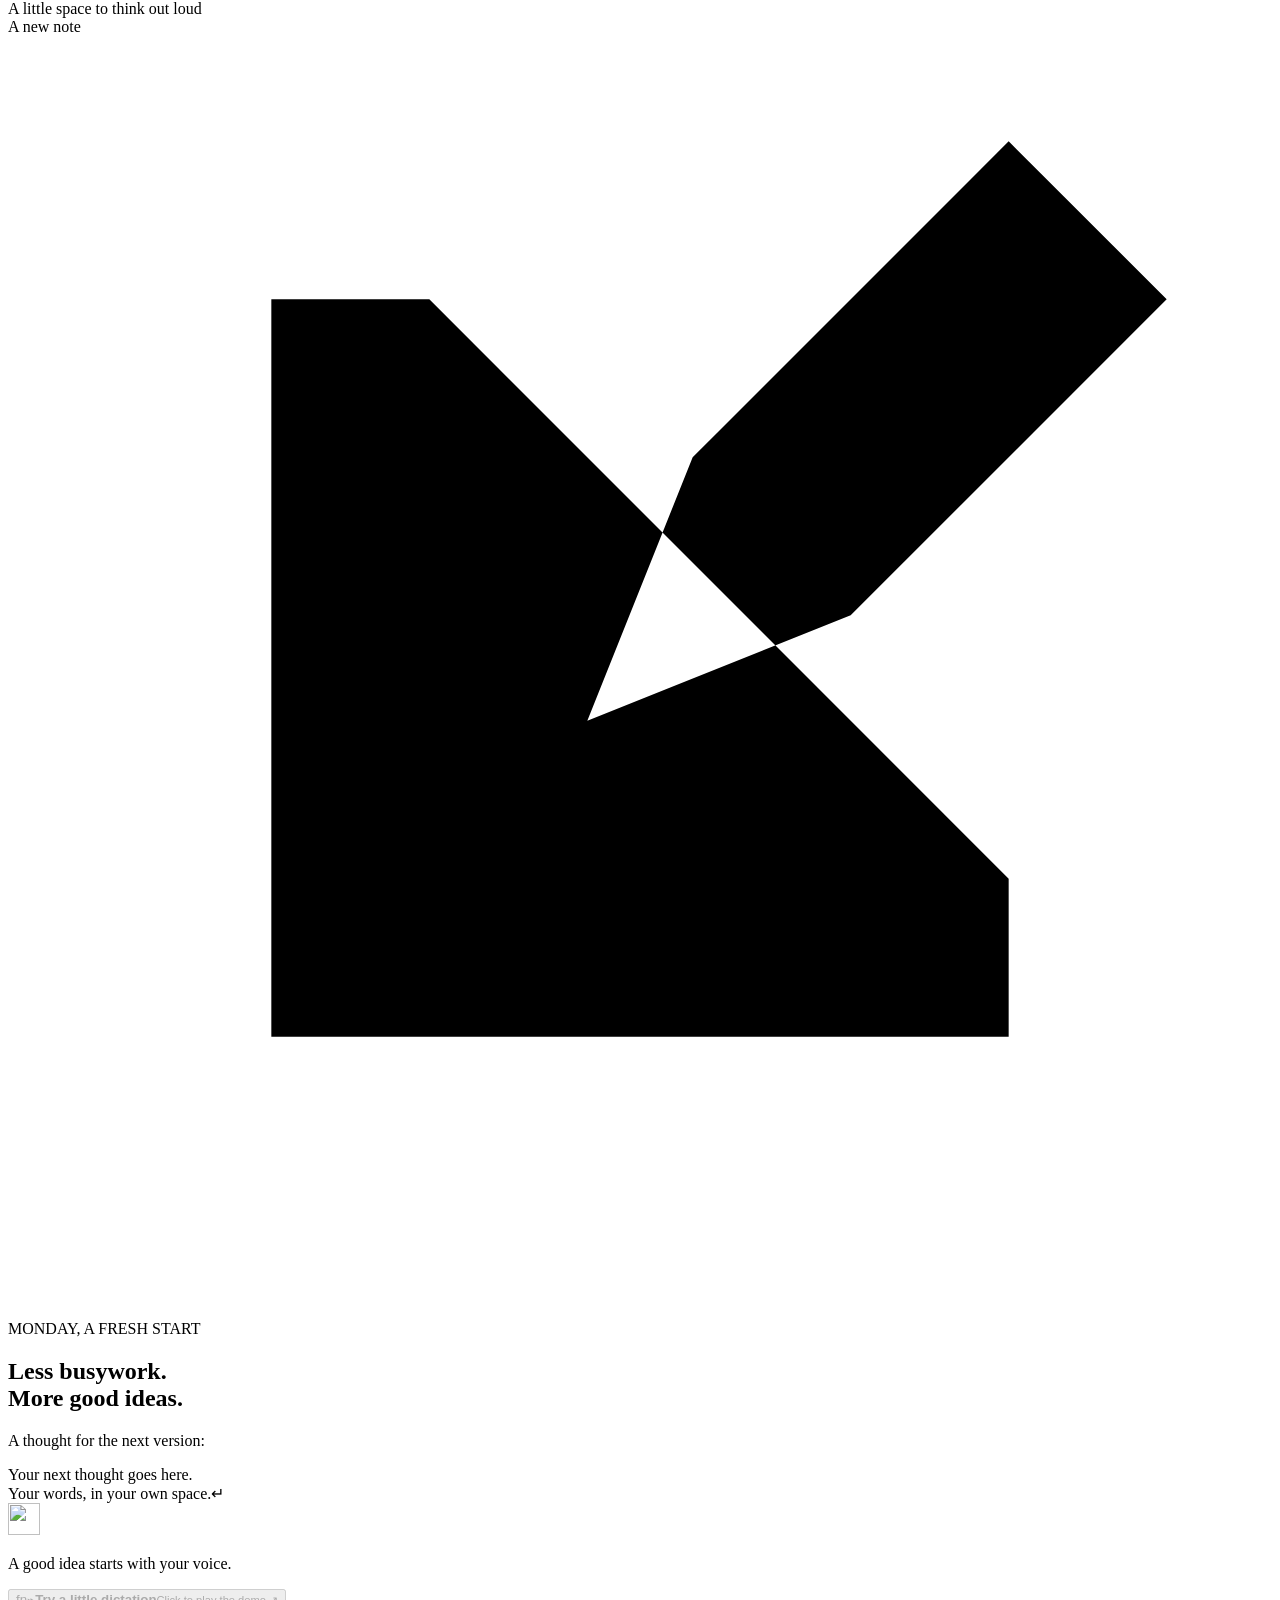
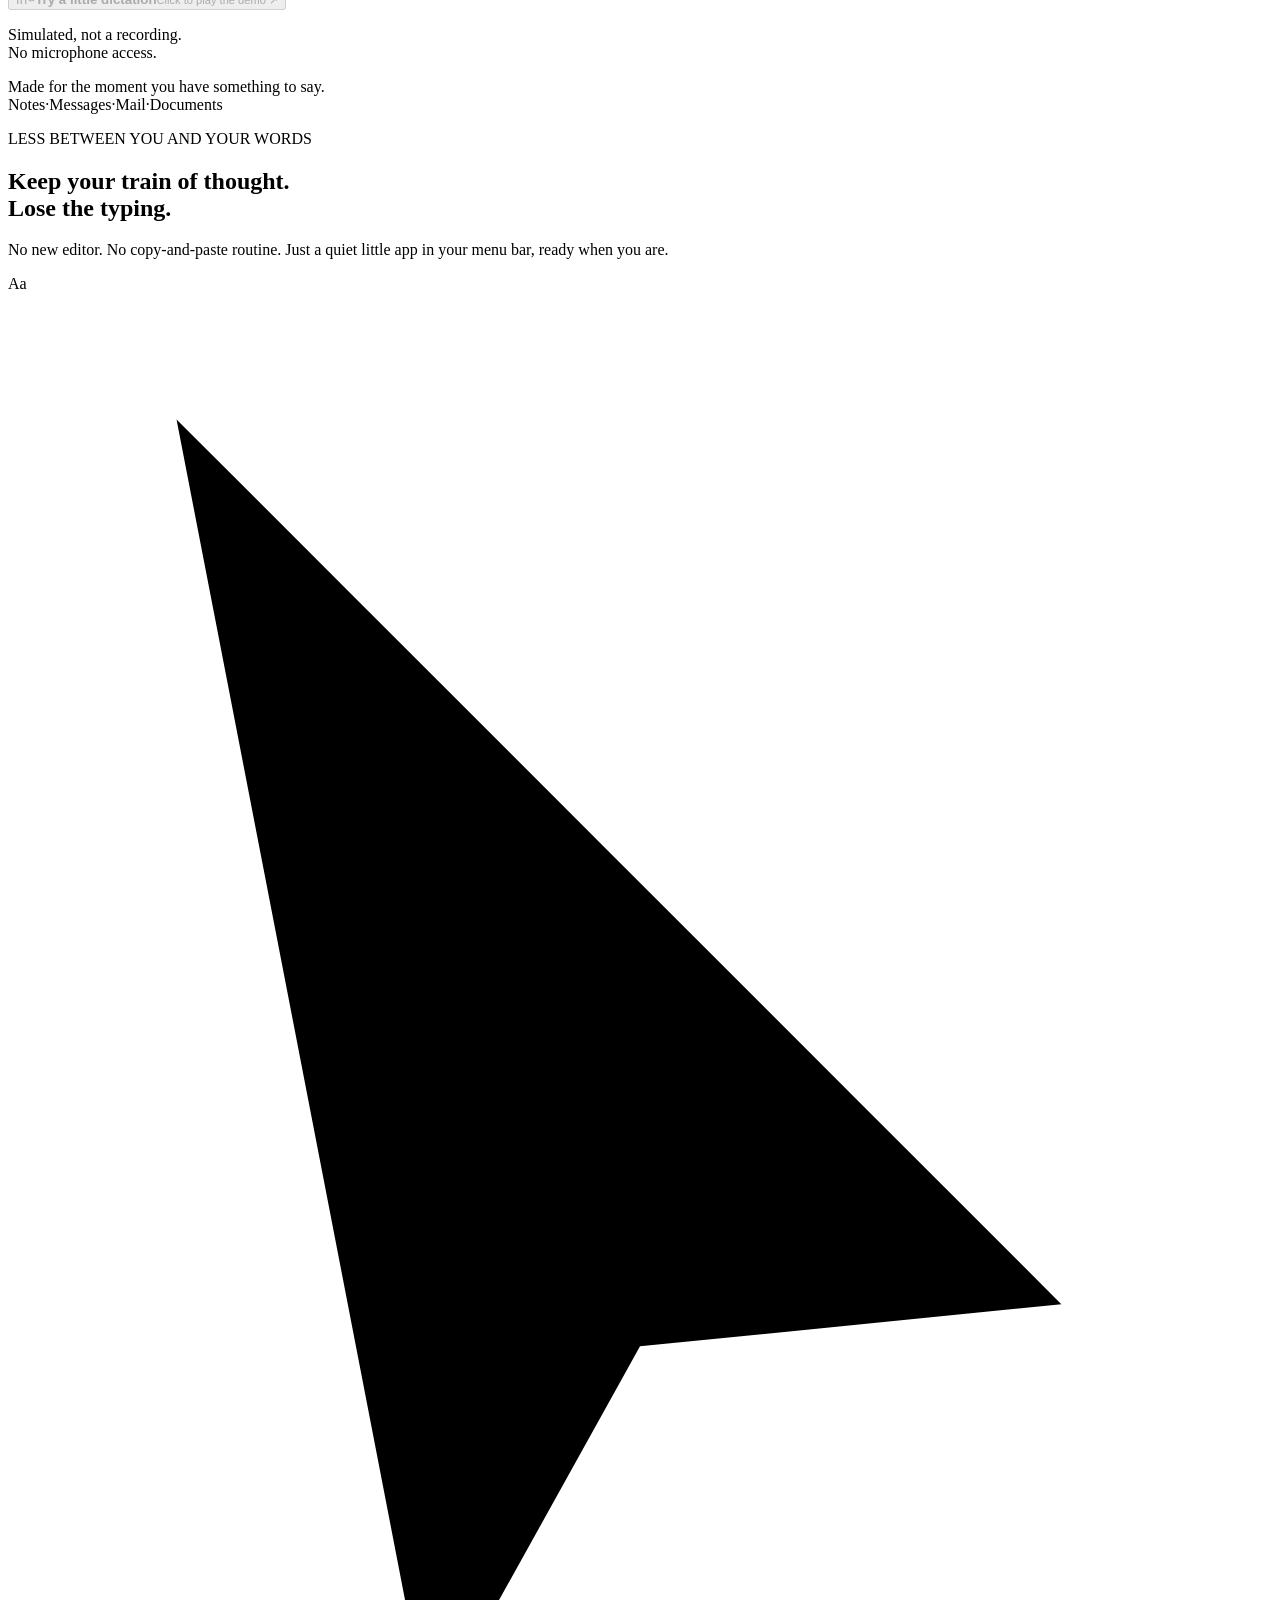
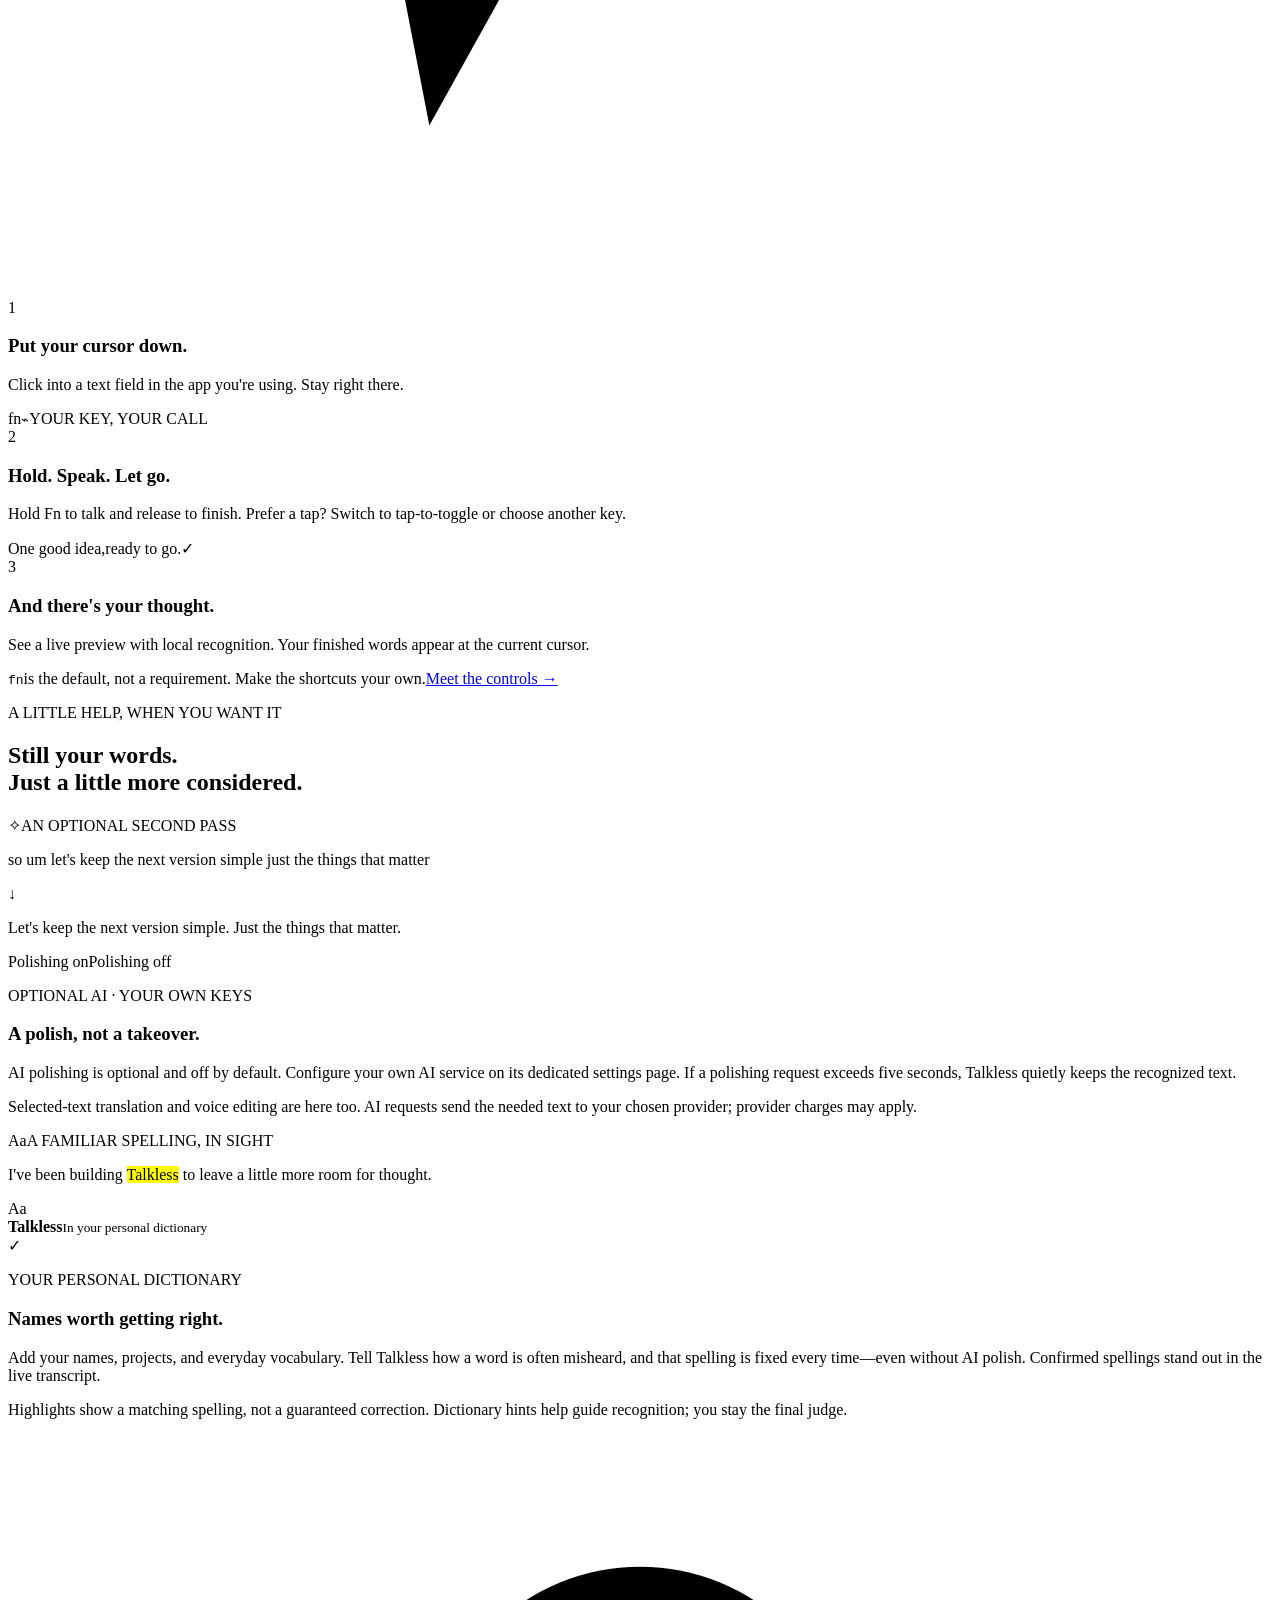
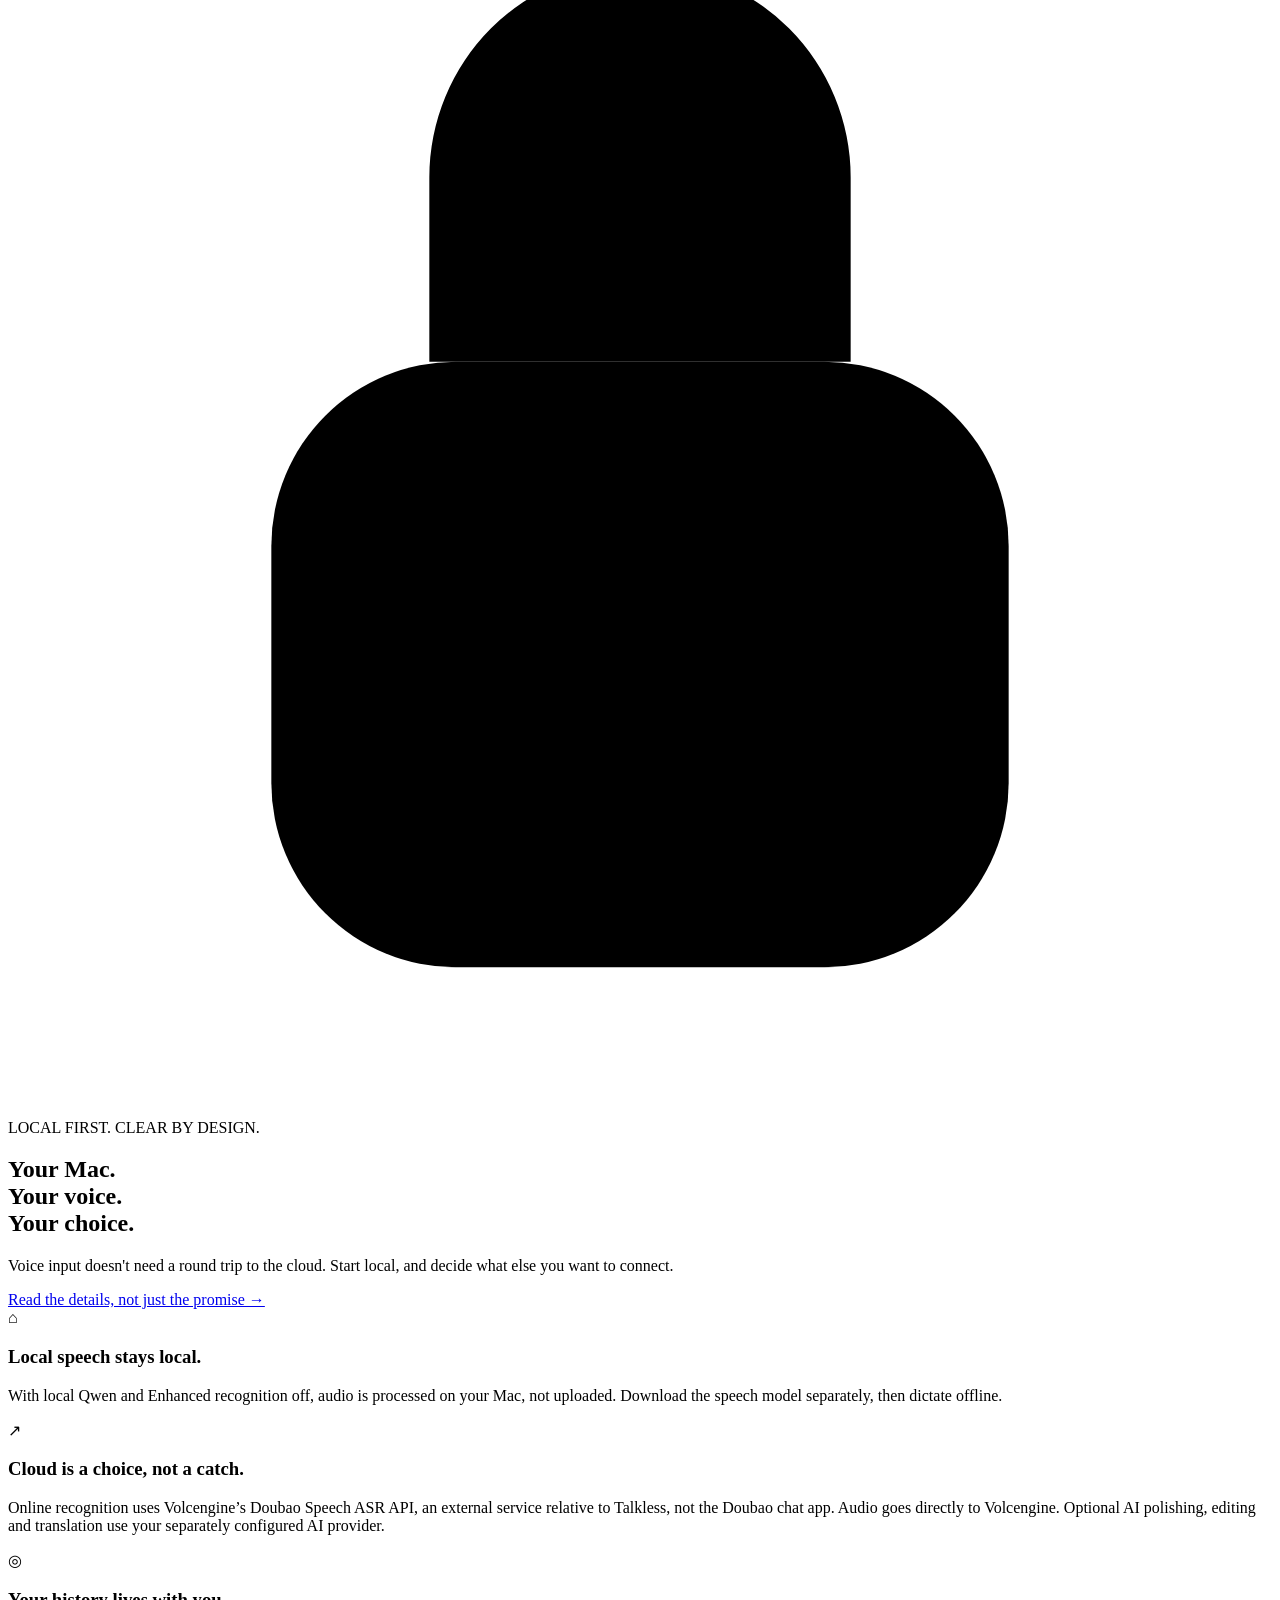
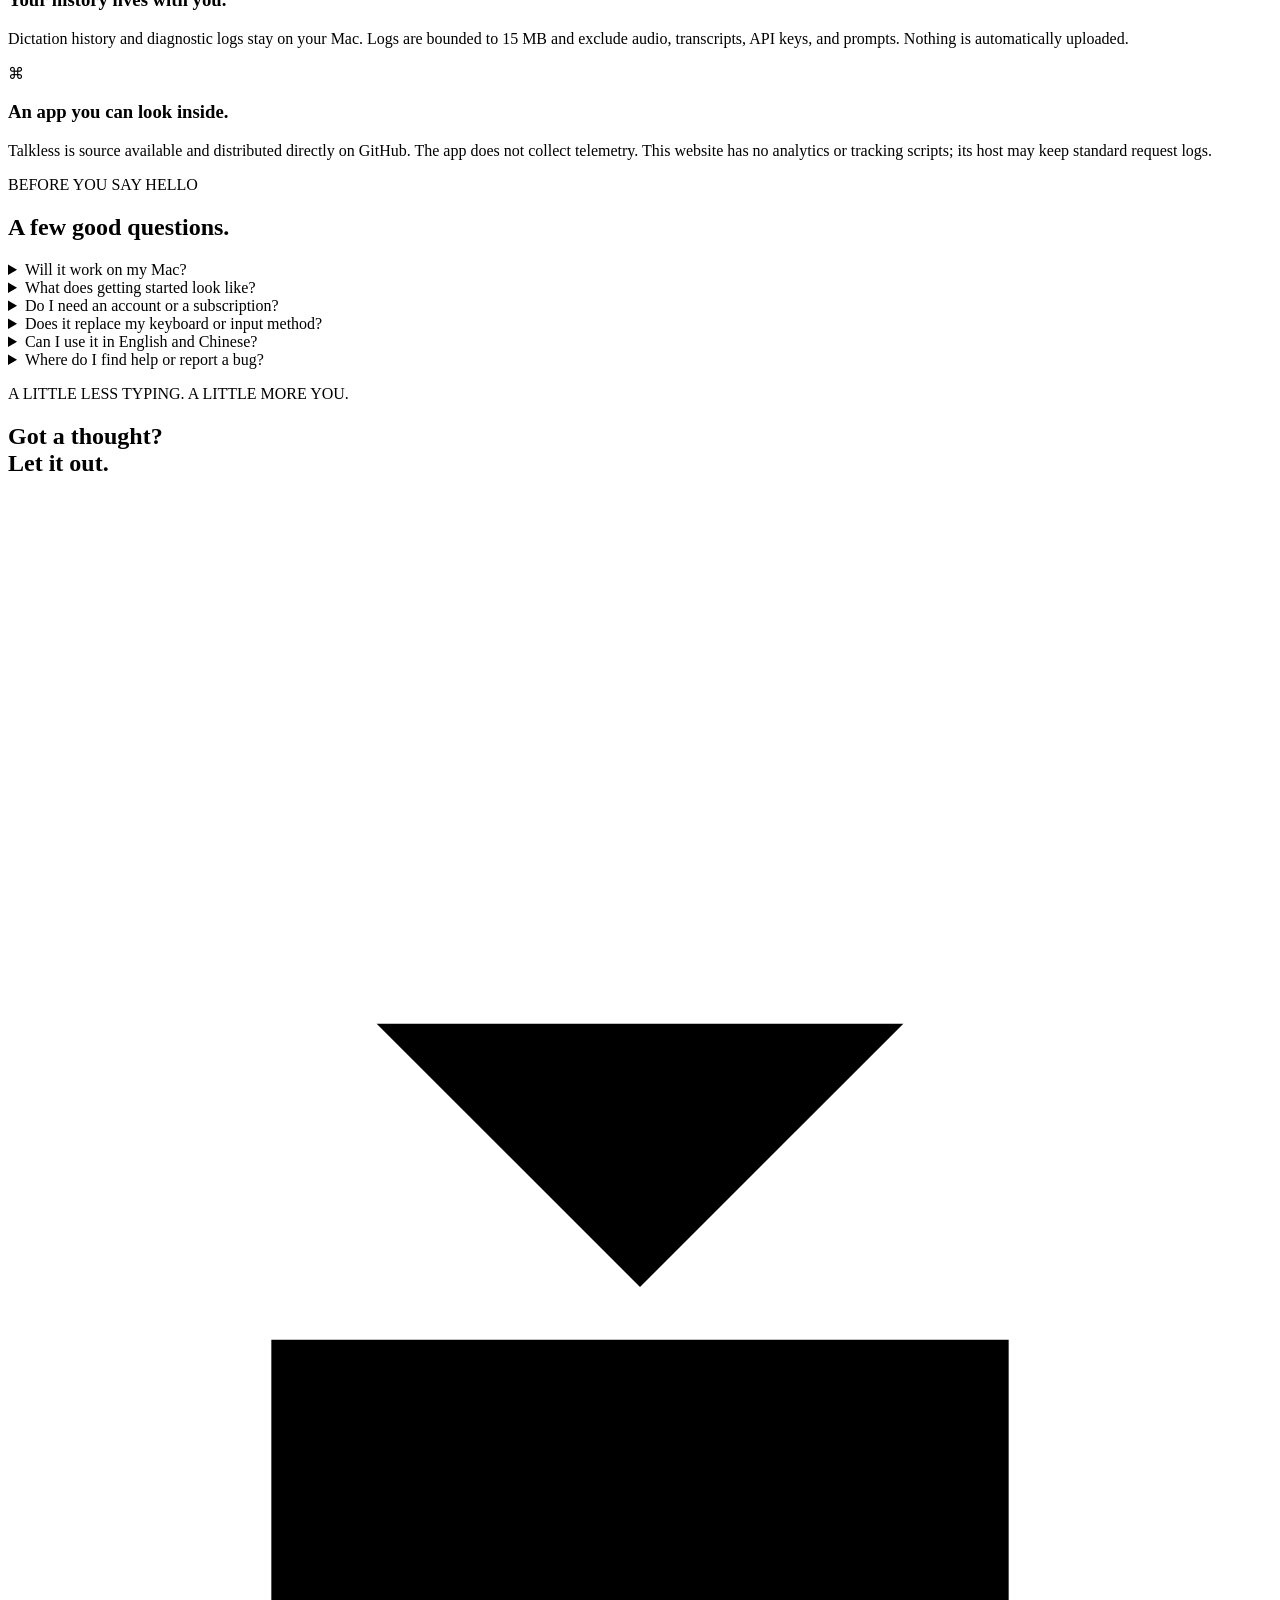
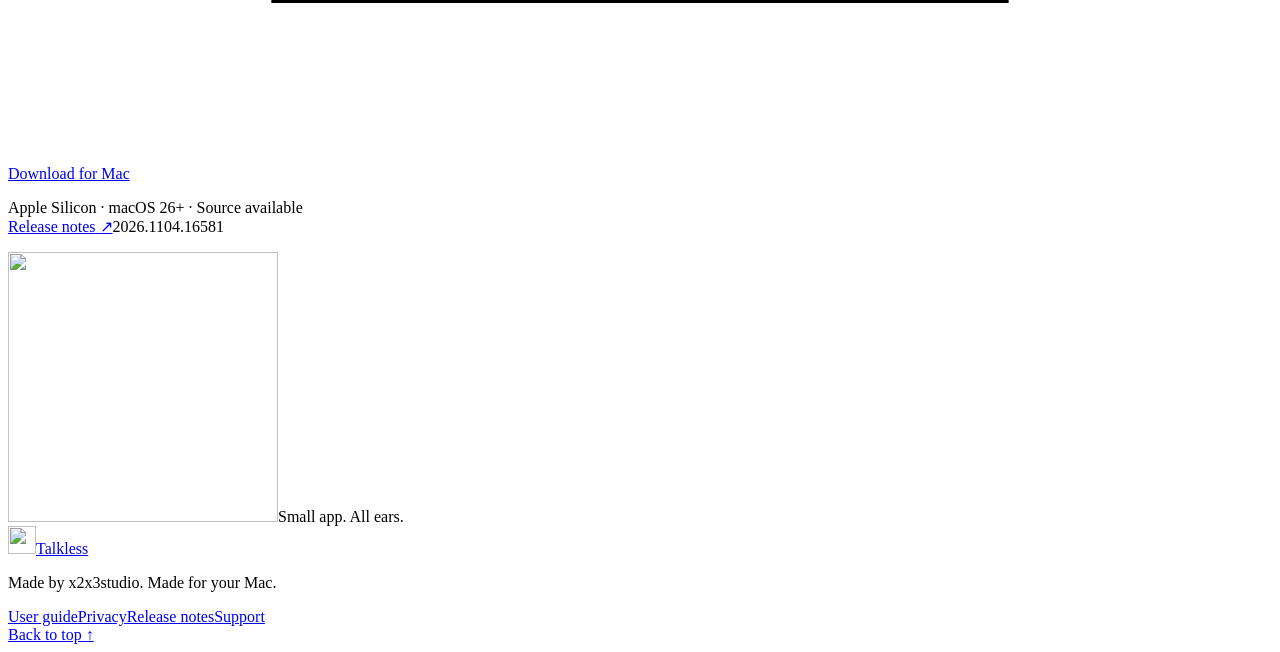
==== commit 3c742bb2: "Serve independent Stable and Beta downloads from scheduled shared release snapshots [skip ci]" ====
--- a/website/public/index.html
+++ b/website/public/index.html
@@ -4,7 +4,7 @@
   <meta charset="utf-8">
   <meta name="viewport" content="width=device-width, initial-scale=1">
   <meta name="theme-color" content="#eef4f8">
-  <meta name="description" content="Speak, and your words appear where you type. Talkless is a quiet, local-first voice input app for Apple Silicon Macs. Download the beta and explore the code on GitHub.">
+  <meta name="description" content="Speak, and your words appear where you type. Talkless is a quiet, local-first voice input app for Apple Silicon Macs. Download it and explore the code on GitHub.">
   <meta property="og:title" content="Talkless — Your voice. Right where you type.">
   <meta property="og:description" content="A little less typing. A little more you. Local-first voice input for macOS, with optional AI using your own keys.">
   <meta property="og:type" content="website">
@@ -16,12 +16,12 @@
   <script src="/app.js" type="module"></script>
   <title>Talkless — Your voice. Right where you type.</title>
 </head>
-<body>
+<body data-release-channel="stable">
   <a class="skip-link" href="#main" data-i18n="skip">Skip to content</a>
   <header class="site-header wrap">
     <a class="brand" href="/" data-site-link aria-label="Talkless home"><img src="/assets/pip.svg" alt="" width="37" height="37"><span>Talkless</span></a>
     <nav class="main-nav" aria-label="Main navigation" data-i18n-aria="nav.label">
-      <a href="/guide" data-site-link data-i18n="footer.guide">How it works</a>
+      <a href="/guide" data-site-link data-i18n="footer.guide">User guide</a>
       <a href="/privacy" data-site-link data-i18n="nav.privacy">Privacy</a>
       <a href="https://github.com/x2x3studio/talkless" class="source-link">GitHub <span aria-hidden="true">↗</span></a>
     </nav>
@@ -35,11 +35,12 @@
   <main id="main">
     <section class="hero wrap" aria-labelledby="hero-title">
       <div class="hero-copy">
-        <a class="release-badge" href="/updates" data-site-link data-release-notes><span class="status-dot" aria-hidden="true"></span><span data-i18n="hero.badge">A small app. A fresh beta.</span><span aria-hidden="true">↗</span></a>
+        <a class="release-badge" href="/updates" data-site-link data-release-notes><span class="status-dot" aria-hidden="true"></span><span data-i18n="hero.badge">A small app. Freshly released.</span><span aria-hidden="true">↗</span></a>
         <h1 id="hero-title"><span data-i18n="hero.line1">Your voice.</span><span data-i18n="hero.line2">Right where</span><span class="accent-line" data-i18n="hero.line3">you type.</span></h1>
-        <p class="hero-description" data-i18n="hero.description">A thought, a message, a whole first draft. Just say it. Talkless puts your words into the Mac app you're already using.</p>
-        <a class="button button-primary download-link" href="/download"><svg viewBox="0 0 24 24" aria-hidden="true"><path d="M12 3v12m-5-5 5 5 5-5M5 16v5h14v-5"/></svg><span data-i18n="download.label">Download for Mac</span><span class="button-tag">Beta</span></a>
+        <p class="hero-description" data-i18n="hero.description">A thought, a message, a whole first draft. Just say it. Talkless puts your words into the Mac app you&#x27;re already using.</p>
+        <a class="button button-primary download-link" href="/download"><svg viewBox="0 0 24 24" aria-hidden="true"><path d="M12 3v12m-5-5 5 5 5-5M5 16v5h14v-5"/></svg><span data-i18n="download.label">Download for Mac</span><span class="button-tag" hidden>Beta</span></a>
         <p class="download-requirements" data-i18n="download.requirements">Apple Silicon · macOS 26+ · Source available</p>
+        <p><a class="text-link download-link" href="/download?channel=beta" data-download-channel="beta" data-i18n="download.beta">Latest Beta</a></p>
       </div>
 
       <div class="demo" aria-label="Simulated Talkless dictation demo" data-i18n-aria="demo.label">
@@ -72,9 +73,9 @@
     <section class="how-section wrap section-space" id="how-it-works" aria-labelledby="how-title">
       <div class="section-heading"><p class="eyebrow" data-i18n="how.eyebrow">LESS BETWEEN YOU AND YOUR WORDS</p><h2 id="how-title" data-i18n="how.title">Keep your train of thought.<br>Lose the typing.</h2><p data-i18n="how.description">No new editor. No copy-and-paste routine. Just a quiet little app in your menu bar, ready when you are.</p></div>
       <div class="steps">
-        <article class="step"><div class="step-art cursor-art" aria-hidden="true"><span class="text-field">Aa<span class="static-caret"></span></span><svg viewBox="0 0 30 38"><path d="m4 3 21 21-10 1-5 9Z"/></svg></div><span class="step-number">1</span><h3 data-i18n="how.step1.title">Put your cursor down.</h3><p data-i18n="how.step1.body">Click into a text field in the app you're using. Stay right there.</p></article>
+        <article class="step"><div class="step-art cursor-art" aria-hidden="true"><span class="text-field">Aa<span class="static-caret"></span></span><svg viewBox="0 0 30 38"><path d="m4 3 21 21-10 1-5 9Z"/></svg></div><span class="step-number">1</span><h3 data-i18n="how.step1.title">Put your cursor down.</h3><p data-i18n="how.step1.body">Click into a text field in the app you&#x27;re using. Stay right there.</p></article>
         <article class="step"><div class="step-art" aria-hidden="true"><span class="large-key">fn<small>⌁</small></span><span class="key-caption" data-i18n="how.defaultKey">YOUR KEY, YOUR CALL</span></div><span class="step-number">2</span><h3 data-i18n="how.step2.title">Hold. Speak. Let go.</h3><p data-i18n="how.step2.body">Hold Fn to talk and release to finish. Prefer a tap? Switch to tap-to-toggle or choose another key.</p></article>
-        <article class="step"><div class="step-art words-art" aria-hidden="true"><span data-i18n="how.sample1">One good idea,</span><span data-i18n="how.sample2">ready to go.</span><span class="words-check">✓</span></div><span class="step-number">3</span><h3 data-i18n="how.step3.title">And there's your thought.</h3><p data-i18n="how.step3.body">See a live preview with local recognition. Your finished words appear at the current cursor.</p></article>
+        <article class="step"><div class="step-art words-art" aria-hidden="true"><span data-i18n="how.sample1">One good idea,</span><span data-i18n="how.sample2">ready to go.</span><span class="words-check">✓</span></div><span class="step-number">3</span><h3 data-i18n="how.step3.title">And there&#x27;s your thought.</h3><p data-i18n="how.step3.body">See a live preview with local recognition. Your finished words appear at the current cursor.</p></article>
       </div>
       <p class="shortcut-note"><kbd>fn</kbd><span data-i18n="how.shortcutNote">is the default, not a requirement. Make the shortcuts your own.</span><a href="/guide#shortcuts" data-site-link data-i18n="how.guide">Meet the controls →</a></p>
     </section>
@@ -83,18 +84,18 @@
       <div class="section-heading compact"><p class="eyebrow" data-i18n="extras.eyebrow">A LITTLE HELP, WHEN YOU WANT IT</p><h2 id="extras-title" data-i18n="extras.title">Still your words.<br>Just a little more considered.</h2></div>
       <div class="feature-grid">
         <article class="feature-card ai-card">
-          <div class="feature-visual polish-visual"><div class="visual-label"><span class="mini-spark" aria-hidden="true">✧</span><span data-i18n="ai.exampleLabel">AN OPTIONAL SECOND PASS</span></div><p class="rough-text" data-i18n="ai.before">so um let's keep the next version simple just the things that matter</p><span class="edit-arrow" aria-hidden="true">↓</span><p class="clean-text" data-i18n="ai.after">Let's keep the next version simple. Just the things that matter.</p><div class="choice-tags"><span data-i18n="ai.use">Polishing on</span><span data-i18n="ai.skip">Polishing off</span></div></div>
+          <div class="feature-visual polish-visual"><div class="visual-label"><span class="mini-spark" aria-hidden="true">✧</span><span data-i18n="ai.exampleLabel">AN OPTIONAL SECOND PASS</span></div><p class="rough-text" data-i18n="ai.before">so um let&#x27;s keep the next version simple just the things that matter</p><span class="edit-arrow" aria-hidden="true">↓</span><p class="clean-text" data-i18n="ai.after">Let&#x27;s keep the next version simple. Just the things that matter.</p><div class="choice-tags"><span data-i18n="ai.use">Polishing on</span><span data-i18n="ai.skip">Polishing off</span></div></div>
           <div class="feature-copy"><p class="eyebrow" data-i18n="ai.tag">OPTIONAL AI · YOUR OWN KEYS</p><h3 data-i18n="ai.title">A polish, not a takeover.</h3><p data-i18n="ai.body">AI polishing is optional and off by default. Configure your own AI service on its dedicated settings page. If a polishing request exceeds five seconds, Talkless quietly keeps the recognized text.</p><p class="feature-footnote" data-i18n="ai.note">Selected-text translation and voice editing are here too. AI requests send the needed text to your chosen provider; provider charges may apply.</p></div>
         </article>
         <article class="feature-card dictionary-card">
-          <div class="feature-visual dictionary-visual"><div class="visual-label"><span class="dictionary-symbol" aria-hidden="true">Aa</span><span data-i18n="dictionary.exampleLabel">A FAMILIAR SPELLING, IN SIGHT</span></div><p class="dictionary-sentence"><span data-i18n="dictionary.before">I've been building </span><mark>Talkless</mark><span data-i18n="dictionary.after"> to leave a little more room for thought.</span></p><div class="dictionary-entry"><span class="entry-icon" aria-hidden="true">Aa</span><div><strong>Talkless</strong><small data-i18n="dictionary.saved">In your personal dictionary</small></div><span class="entry-check" aria-hidden="true">✓</span></div></div>
+          <div class="feature-visual dictionary-visual"><div class="visual-label"><span class="dictionary-symbol" aria-hidden="true">Aa</span><span data-i18n="dictionary.exampleLabel">A FAMILIAR SPELLING, IN SIGHT</span></div><p class="dictionary-sentence"><span data-i18n="dictionary.before">I&#x27;ve been building </span><mark>Talkless</mark><span data-i18n="dictionary.after"> to leave a little more room for thought.</span></p><div class="dictionary-entry"><span class="entry-icon" aria-hidden="true">Aa</span><div><strong>Talkless</strong><small data-i18n="dictionary.saved">In your personal dictionary</small></div><span class="entry-check" aria-hidden="true">✓</span></div></div>
           <div class="feature-copy"><p class="eyebrow" data-i18n="dictionary.tag">YOUR PERSONAL DICTIONARY</p><h3 data-i18n="dictionary.title">Names worth getting right.</h3><p data-i18n="dictionary.body">Add your names, projects, and everyday vocabulary. Tell Talkless how a word is often misheard, and that spelling is fixed every time—even without AI polish. Confirmed spellings stand out in the live transcript.</p><p class="feature-footnote" data-i18n="dictionary.note">Highlights show a matching spelling, not a guaranteed correction. Dictionary hints help guide recognition; you stay the final judge.</p></div>
         </article>
       </div>
     </section>
 
     <section class="privacy-section section-space" id="privacy" aria-labelledby="privacy-title"><div class="wrap privacy-grid">
-      <div class="privacy-intro"><div class="privacy-emblem" aria-hidden="true"><svg viewBox="0 0 48 48"><rect x="10" y="20" width="28" height="23" rx="7"/><path d="M16 20v-7a8 8 0 0 1 16 0v7M24 29v5"/></svg></div><p class="eyebrow" data-i18n="privacy.eyebrow">LOCAL FIRST. CLEAR BY DESIGN.</p><h2 id="privacy-title" data-i18n="privacy.title">Your Mac.<br>Your voice.<br>Your choice.</h2><p data-i18n="privacy.intro">Voice input doesn't need a round trip to the cloud. Start local, and decide what else you want to connect.</p><a class="text-link" href="/privacy" data-site-link data-i18n="privacy.link">Read the details, not just the promise →</a></div>
+      <div class="privacy-intro"><div class="privacy-emblem" aria-hidden="true"><svg viewBox="0 0 48 48"><rect x="10" y="20" width="28" height="23" rx="7"/><path d="M16 20v-7a8 8 0 0 1 16 0v7M24 29v5"/></svg></div><p class="eyebrow" data-i18n="privacy.eyebrow">LOCAL FIRST. CLEAR BY DESIGN.</p><h2 id="privacy-title" data-i18n="privacy.title">Your Mac.<br>Your voice.<br>Your choice.</h2><p data-i18n="privacy.intro">Voice input doesn&#x27;t need a round trip to the cloud. Start local, and decide what else you want to connect.</p><a class="text-link" href="/privacy" data-site-link data-i18n="privacy.link">Read the details, not just the promise →</a></div>
       <div class="privacy-facts">
         <article><span class="fact-icon" aria-hidden="true">⌂</span><div><h3 data-i18n="privacy.local.title">Local speech stays local.</h3><p data-i18n="privacy.local.body">With local Qwen and Enhanced recognition off, audio is processed on your Mac, not uploaded. Download the speech model separately, then dictate offline.</p></div></article>
         <article><span class="fact-icon" aria-hidden="true">↗</span><div><h3 data-i18n="privacy.cloud.title">Cloud is a choice, not a catch.</h3><p data-i18n="privacy.cloud.body">Online recognition uses Volcengine’s Doubao Speech ASR API, an external service relative to Talkless, not the Doubao chat app. Audio goes directly to Volcengine. Optional AI polishing, editing and translation use your separately configured AI provider.</p></div></article>
@@ -104,15 +105,15 @@
     </div></section>
 
     <section class="faq-section wrap section-space" id="questions" aria-labelledby="faq-title"><div class="section-heading"><p class="eyebrow" data-i18n="faq.eyebrow">BEFORE YOU SAY HELLO</p><h2 id="faq-title" data-i18n="faq.title">A few good questions.</h2></div><div class="faq-list">
-      <details><summary data-i18n="faq.mac.q">Will it work on my Mac?</summary><p data-i18n="faq.mac.a">Talkless requires an Apple Silicon Mac running macOS 26 or later. Intel Macs and older macOS versions aren't supported. The current release is a beta, so expect a few rough edges.</p></details>
+      <details><summary data-i18n="faq.mac.q">Will it work on my Mac?</summary><p data-i18n="faq.mac.a">Talkless requires an Apple Silicon Mac running macOS 26 or later. Intel Macs and older macOS versions aren&#x27;t supported.</p></details>
       <details><summary data-i18n="faq.setup.q">What does getting started look like?</summary><p data-i18n="faq.setup.a">Install Talkless in Applications. In the setup guide, confirm your microphone first, then choose your dictation key and hold or tap mode. Configure Offline or Doubao in Settings → Voice input. AI polishing is optional and has its own settings page.</p></details>
-      <details><summary data-i18n="faq.offline.q">Do I need an account or a subscription?</summary><p data-i18n="faq.offline.a">No Talkless account is required. Local recognition runs on your Mac after the model download, with no hosted Talkless service. If you choose cloud speech or AI features, bring your own provider credentials and check that provider's pricing and privacy policy.</p></details>
-      <details><summary data-i18n="faq.apps.q">Does it replace my keyboard or input method?</summary><p data-i18n="faq.apps.a">Neither. Talkless lives in the menu bar and inserts text into the field you're using. Keep that field focused until the result arrives. Some apps restrict text insertion or access to selected text; the user guide explains the controls and limitations.</p></details>
+      <details><summary data-i18n="faq.offline.q">Do I need an account or a subscription?</summary><p data-i18n="faq.offline.a">No Talkless account is required. Local recognition runs on your Mac after the model download, with no hosted Talkless service. If you choose cloud speech or AI features, bring your own provider credentials and check that provider&#x27;s pricing and privacy policy.</p></details>
+      <details><summary data-i18n="faq.apps.q">Does it replace my keyboard or input method?</summary><p data-i18n="faq.apps.a">Neither. Talkless lives in the menu bar and inserts text into the field you&#x27;re using. Keep that field focused until the result arrives. Some apps restrict text insertion or access to selected text; the user guide explains the controls and limitations.</p></details>
       <details><summary data-i18n="faq.language.q">Can I use it in English and Chinese?</summary><p data-i18n="faq.language.a">The app interface supports English and Simplified Chinese. Recognition language support depends on your selected speech engine and model. Optional AI translation and output language settings are separate from the interface language.</p></details>
       <details><summary data-i18n="faq.help.q">Where do I find help or report a bug?</summary><p><span data-i18n="faq.help.a">Start with the user guide for setup and shortcuts. Our support page covers common problems and what to include when reporting a bug.</span> <a href="/guide" data-site-link data-i18n="faq.help.guide">User guide →</a> <a href="/support" data-site-link data-i18n="faq.help.issues">Get help →</a></p></details>
     </div></section>
 
-    <section class="download-section wrap" id="download" aria-labelledby="download-title"><div class="download-panel"><div><p class="eyebrow" data-i18n="closing.eyebrow">A LITTLE LESS TYPING. A LITTLE MORE YOU.</p><h2 id="download-title" data-i18n="closing.title">Got a thought?<br>Let it out.</h2><a class="button button-white download-link" href="/download"><svg viewBox="0 0 24 24" aria-hidden="true"><path d="M12 3v12m-5-5 5 5 5-5M5 16v5h14v-5"/></svg><span data-i18n="download.label">Download for Mac</span><span class="button-tag">Beta</span></a><p class="closing-meta"><span data-i18n="download.requirements">Apple Silicon · macOS 26+ · Source available</span><br><a href="/updates" data-site-link data-release-notes><span data-i18n="closing.release">Release notes</span> <span aria-hidden="true">↗</span></a><span class="release-version" id="release-version" data-release-version>2026.1104.16581</span></p></div><div class="closing-pip" aria-hidden="true"><img src="/assets/pip.svg" alt="" width="270" height="270"><span class="pip-caption" data-i18n="closing.pip">Small app. All ears.</span></div></div></section>
+    <section class="download-section wrap" id="download" aria-labelledby="download-title"><div class="download-panel"><div><p class="eyebrow" data-i18n="closing.eyebrow">A LITTLE LESS TYPING. A LITTLE MORE YOU.</p><h2 id="download-title" data-i18n="closing.title">Got a thought?<br>Let it out.</h2><a class="button button-white download-link" href="/download"><svg viewBox="0 0 24 24" aria-hidden="true"><path d="M12 3v12m-5-5 5 5 5-5M5 16v5h14v-5"/></svg><span data-i18n="download.label">Download for Mac</span><span class="button-tag" hidden>Beta</span></a><p class="closing-meta"><span data-i18n="download.requirements">Apple Silicon · macOS 26+ · Source available</span><br><a href="/updates" data-site-link data-release-notes><span data-i18n="closing.release">Release notes</span> <span aria-hidden="true">↗</span></a><span class="release-version" id="release-version" data-release-version>2026.1104.16581</span></p></div><div class="closing-pip" aria-hidden="true"><img src="/assets/pip.svg" alt="" width="270" height="270"><span class="pip-caption" data-i18n="closing.pip">Small app. All ears.</span></div></div></section>
   </main>
 
   <footer class="site-footer wrap"><div><a class="brand" href="#"><img src="/assets/pip.svg" alt="" width="28" height="28"><span>Talkless</span></a><p data-i18n="footer.note">Made by x2x3studio. Made for your Mac.</p></div><nav aria-label="Footer navigation" data-i18n-aria="footer.nav"><a href="/guide" data-site-link data-i18n="footer.guide">User guide</a><a href="/privacy" data-site-link data-i18n="nav.privacy">Privacy</a><a href="/updates" data-site-link data-i18n="closing.release">Release notes</a><a href="/support" data-site-link data-i18n="nav.support">Support</a></nav><a class="back-top" href="#" data-i18n="footer.top">Back to top ↑</a></footer>
